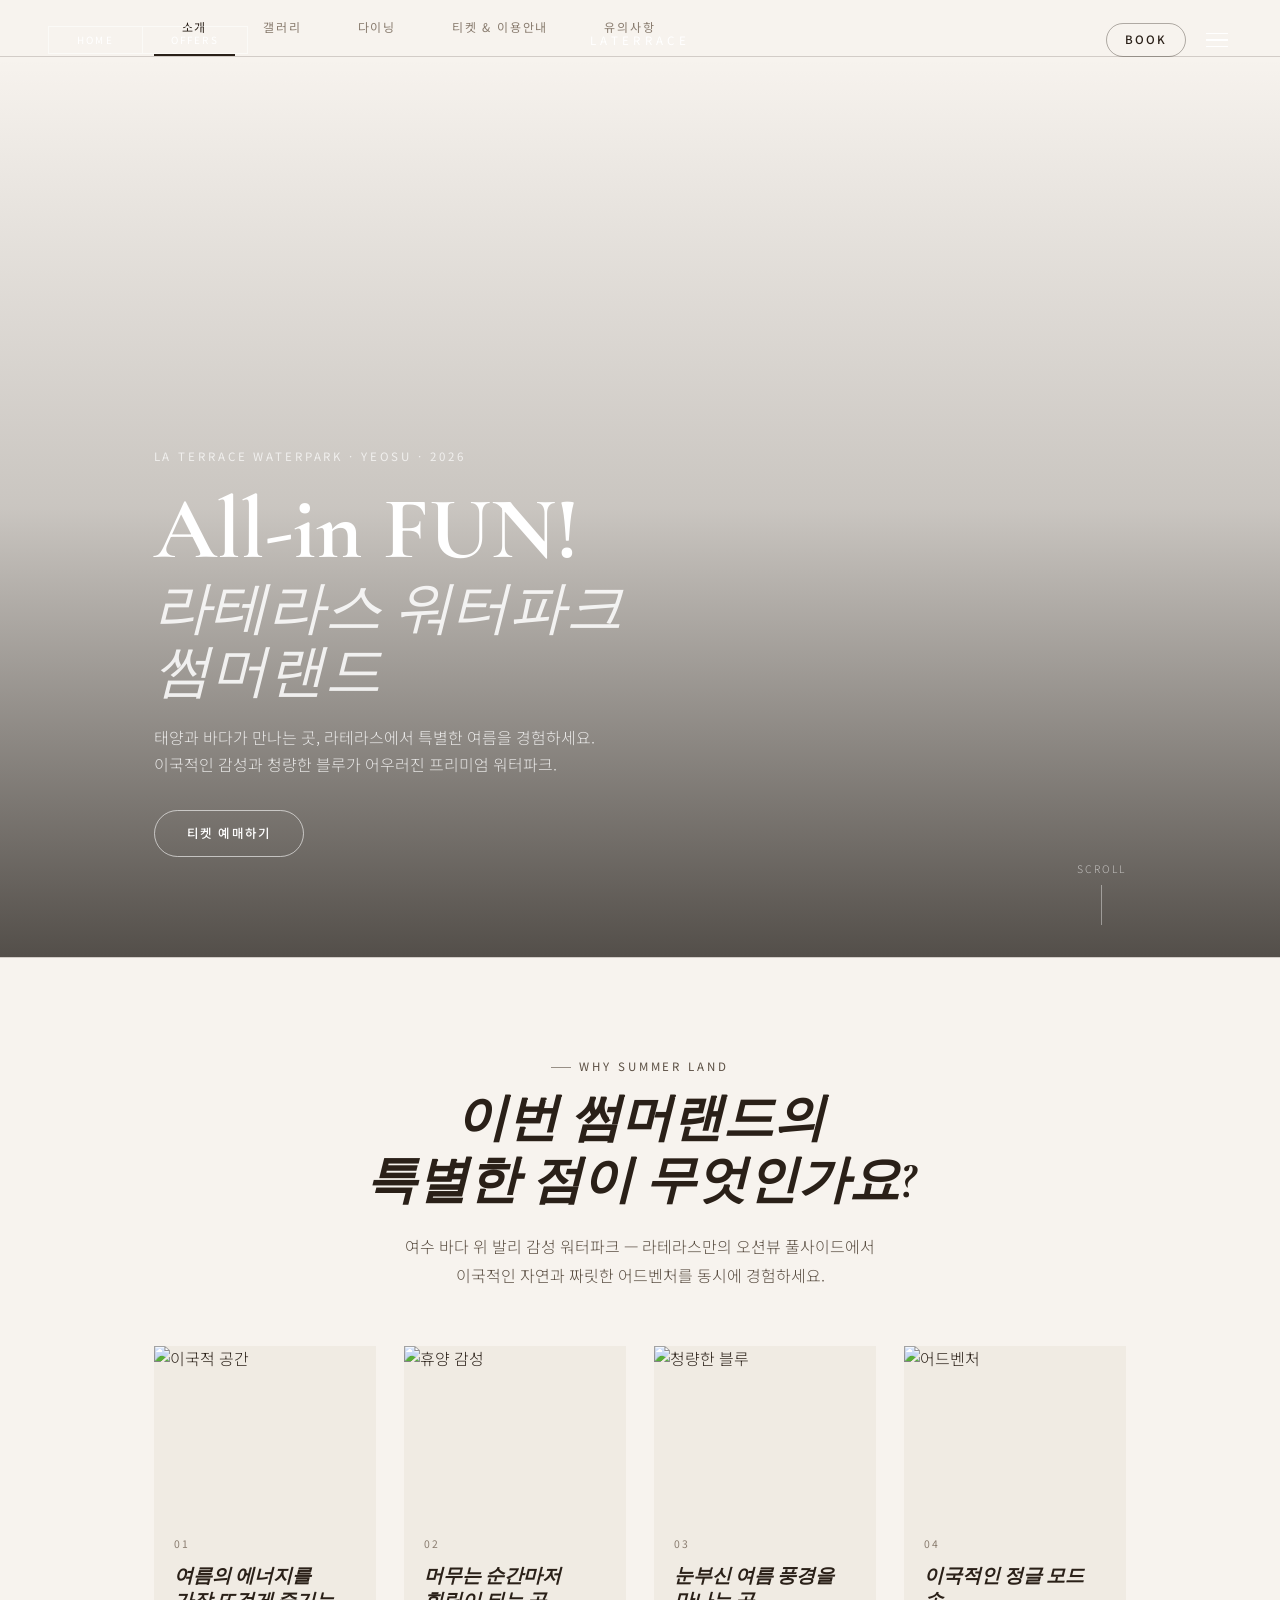
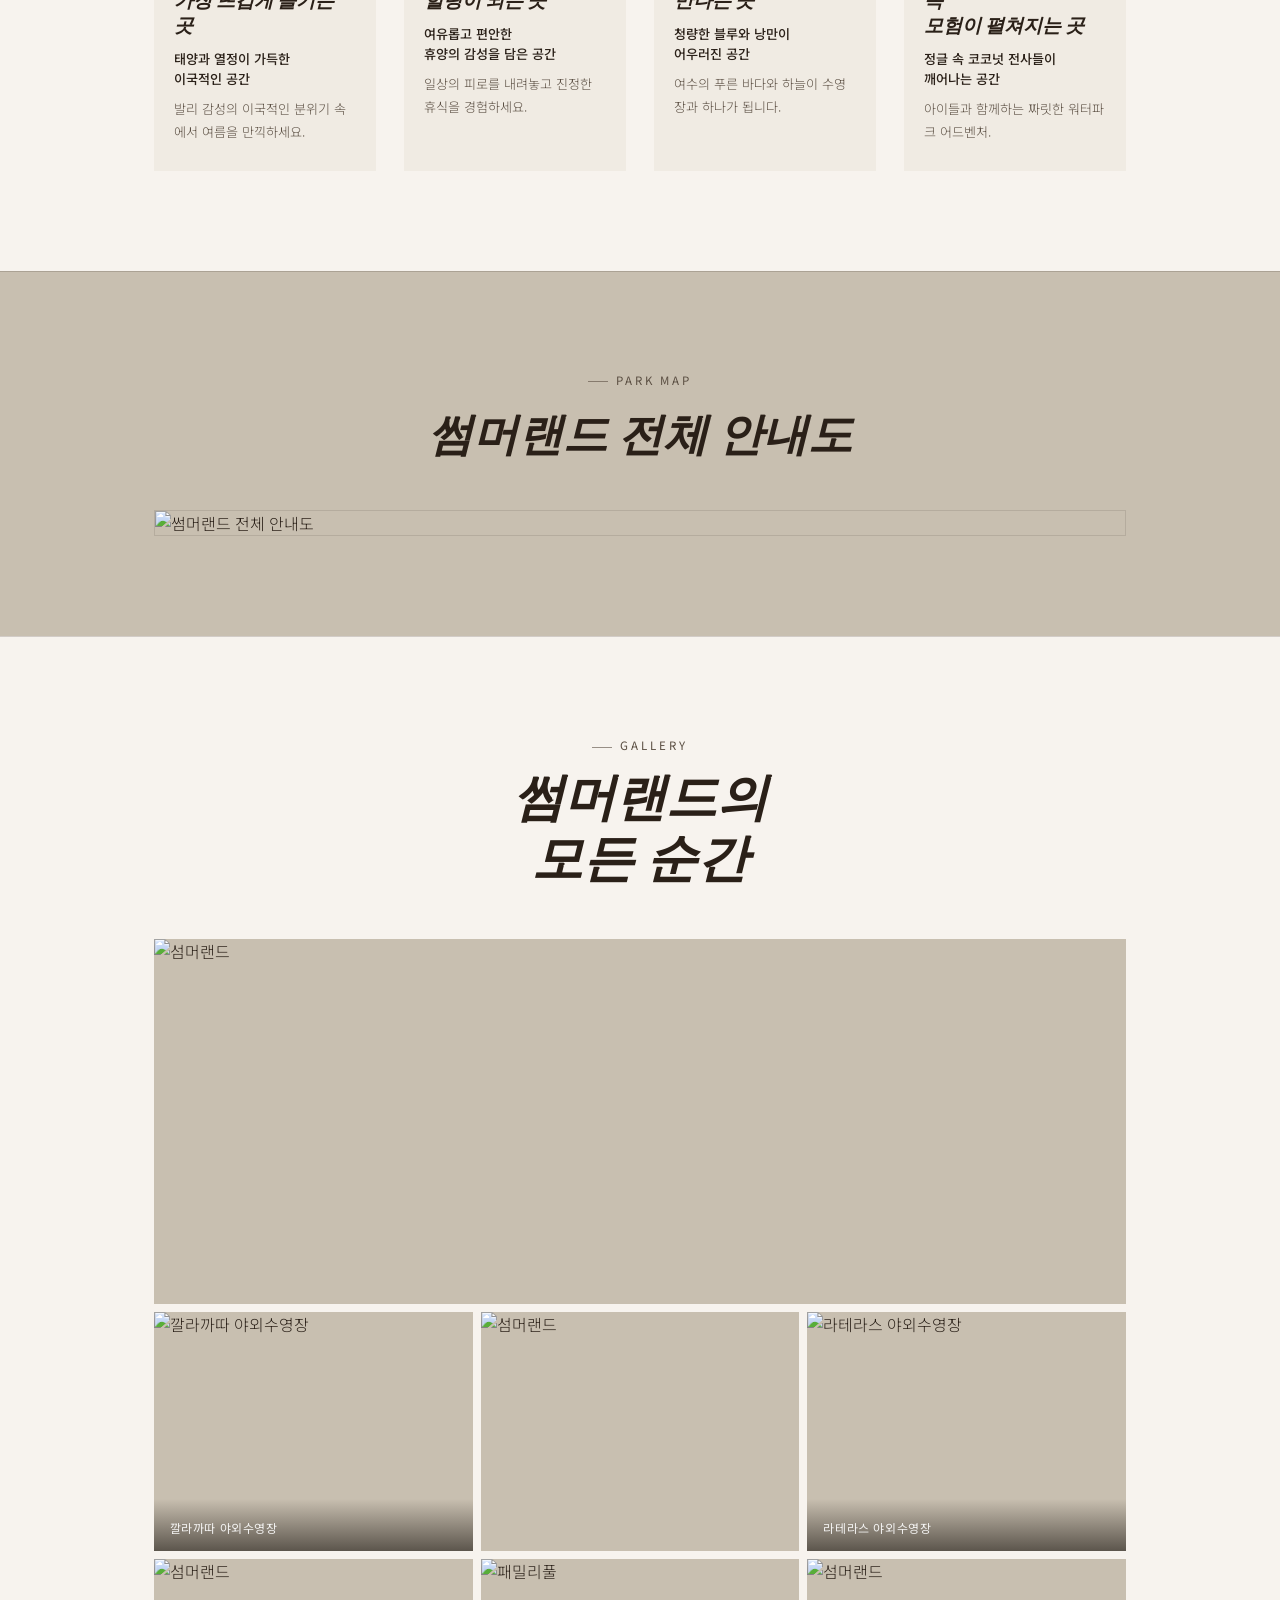
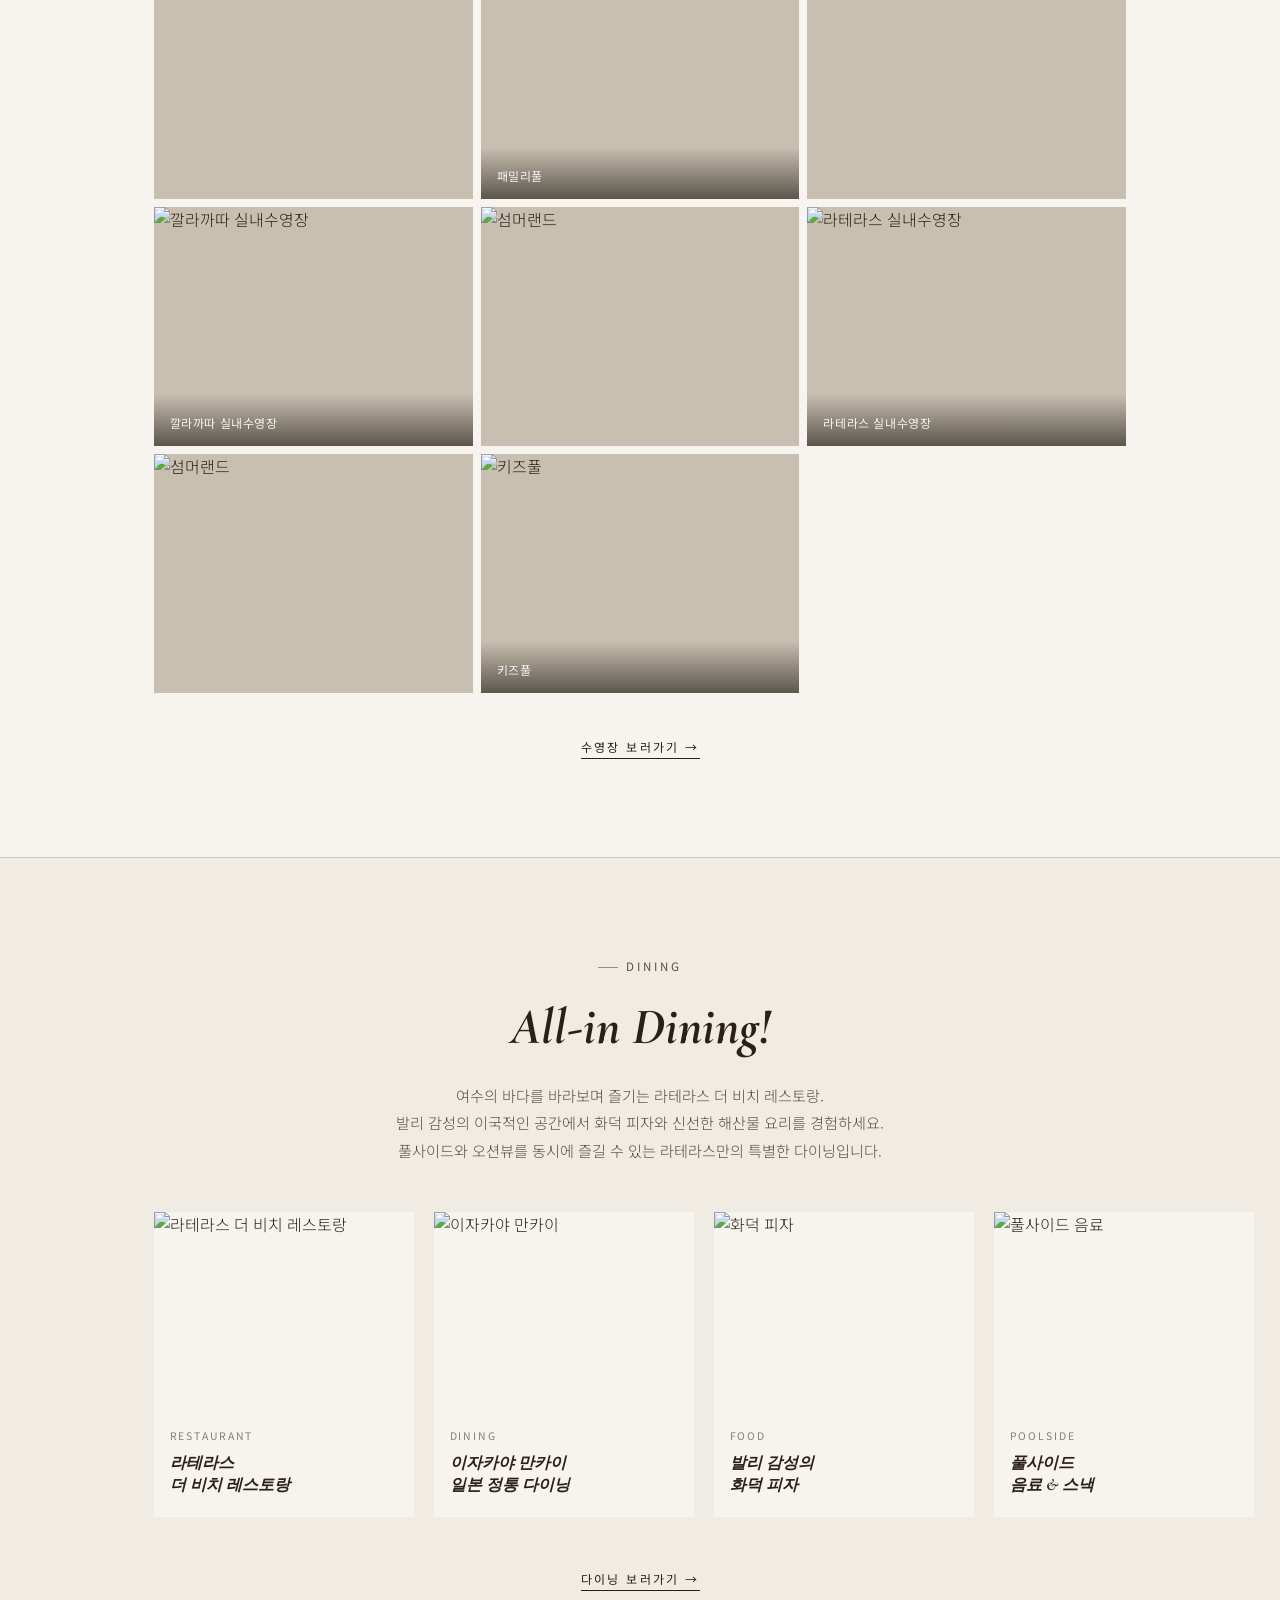
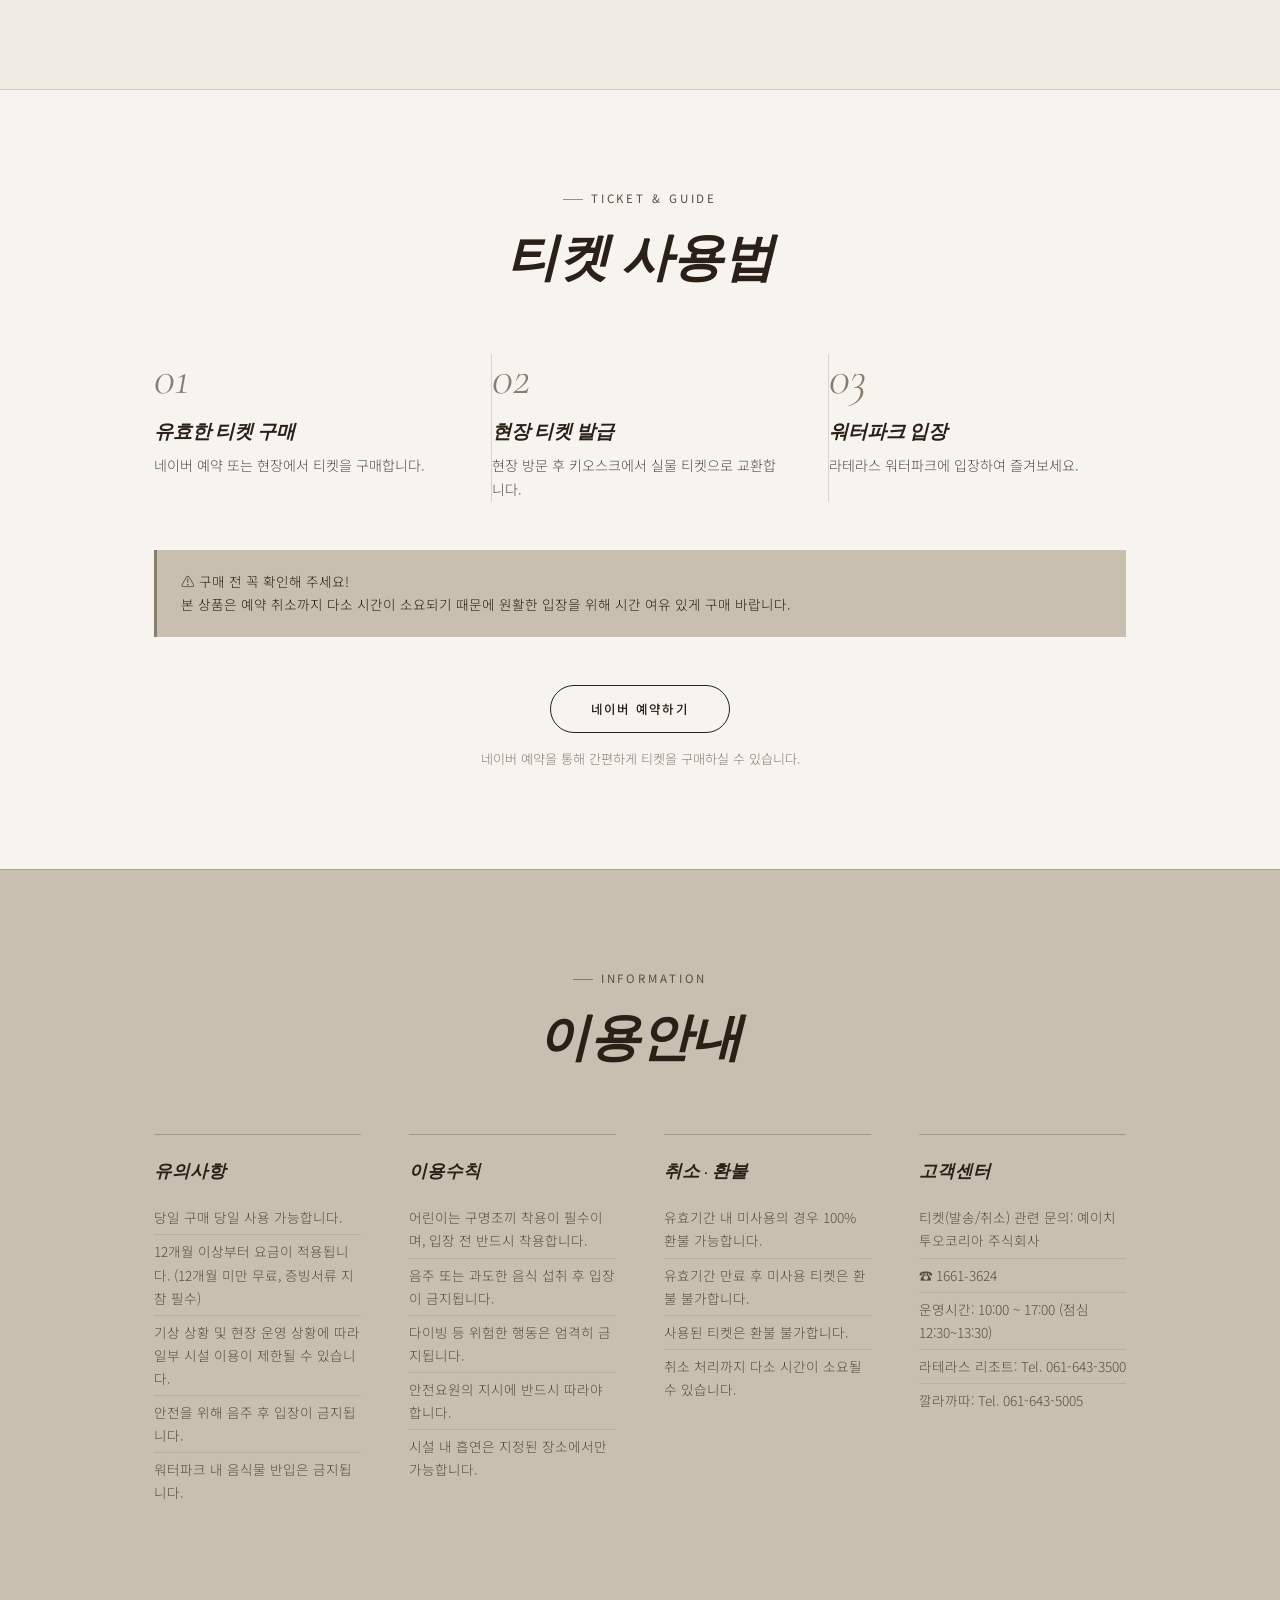
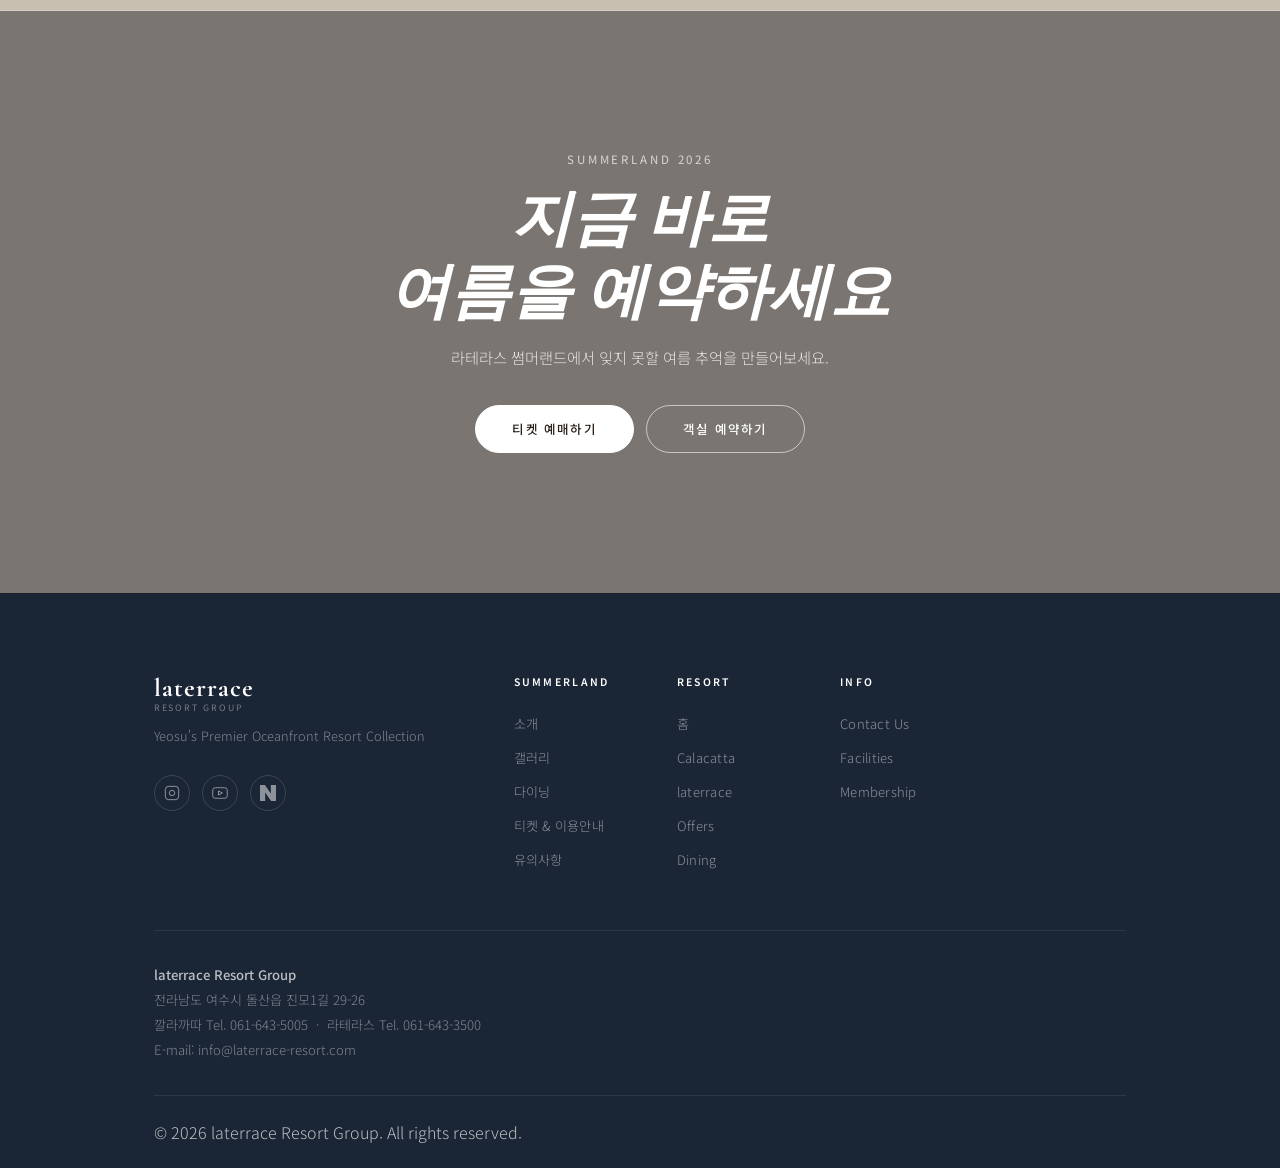
==== summerland.html @ 83e12a61 "Add Summerland subpage — oceanWorld menu structure + laterrace tone" ====
<!DOCTYPE html>
<html lang="ko">
<head>
  <meta charset="UTF-8" />
  <meta name="viewport" content="width=device-width, initial-scale=1.0" />
  <title>Summerland 2026 — laterrace Resort Group</title>
  <meta name="description" content="라테라스 썸머랜드 2026 — 여수 바다 위 발리 감성 워터파크. 이국적인 자연과 짜릿한 어드벤처를 동시에 경험하세요." />
  <link rel="preconnect" href="https://api.fontshare.com" />
  <link rel="preconnect" href="https://fonts.googleapis.com" />
  <link rel="preconnect" href="https://fonts.gstatic.com" crossorigin />
  <link href="https://fonts.googleapis.com/css2?family=Cormorant+Garamond:ital,wght@0,300;0,400;0,500;0,600;0,700;1,300;1,400;1,500;1,600;1,700&family=Noto+Sans+KR:wght@300;400;500&display=swap" rel="stylesheet" />
  <link href="https://api.fontshare.com/v2/css?f[]=satoshi@300,400,500,700&display=swap" rel="stylesheet" />
  <link rel="stylesheet" href="style.css" />
  <link rel="stylesheet" href="summerland.css" />
</head>
<body class="sl-page">

  <!-- ============================================================
       NAVIGATION BAR (현재 사이트와 동일한 구조)
  ============================================================ -->
  <header class="navbar sl-navbar" id="sl-navbar">
    <div class="navbar__inner">
      <div class="navbar__left">
        <a href="index.html" class="navbar__pill">HOME</a>
        <a href="index.html#offers" class="navbar__pill">OFFERS</a>
      </div>
      <a href="index.html" class="navbar__logo">
        <span class="navbar__logo-sub">laterrace</span>
      </a>
      <div class="navbar__right">
        <a href="index.html#booking" class="sl-nav-book-btn">BOOK</a>
        <button class="navbar__hamburger" id="sl-hamburgerBtn" aria-label="Open menu">
          <span></span><span></span><span></span>
        </button>
      </div>
    </div>
  </header>

  <!-- Mobile Menu -->
  <div class="navbar__mobile-menu" id="sl-mobileMenu">
    <div class="mobile-menu__header">
      <div class="mobile-menu__ornament" aria-hidden="true">
        <svg viewBox="0 0 80 50" fill="none" xmlns="http://www.w3.org/2000/svg">
          <g transform="translate(40,25)">
            <circle cx="0" cy="0" r="18" stroke="currentColor" stroke-width="1" fill="none"/>
            <circle cx="0" cy="-18" r="3" fill="currentColor"/>
            <circle cx="0" cy="18" r="3" fill="currentColor"/>
            <circle cx="18" cy="0" r="3" fill="currentColor"/>
            <circle cx="-18" cy="0" r="3" fill="currentColor"/>
            <circle cx="12.7" cy="-12.7" r="2.5" fill="currentColor"/>
            <circle cx="-12.7" cy="-12.7" r="2.5" fill="currentColor"/>
            <circle cx="12.7" cy="12.7" r="2.5" fill="currentColor"/>
            <circle cx="-12.7" cy="12.7" r="2.5" fill="currentColor"/>
            <path d="M-8 -8 Q0 -14 8 -8 Q14 0 8 8 Q0 14 -8 8 Q-14 0 -8 -8Z" stroke="currentColor" stroke-width="1" fill="none"/>
          </g>
        </svg>
      </div>
      <button class="mobile-menu__close" id="sl-mobileClose" aria-label="Close menu">&times;</button>
    </div>
    <div class="mobile-menu__divider"></div>
    <nav class="mobile-menu__nav">
      <a href="index.html" class="mobile-menu__link">Home</a>
      <a href="#sl-intro" class="mobile-menu__link mobile-menu__link--active"><span class="mobile-menu__arrow">&#9654;</span>Summerland</a>
      <a href="#sl-gallery" class="mobile-menu__link">Gallery</a>
      <a href="#sl-dining" class="mobile-menu__link">Dining</a>
      <a href="#sl-ticket" class="mobile-menu__link">Ticket &amp; Guide</a>
      <a href="index.html#offers" class="mobile-menu__link">Offers</a>
      <a href="index.html#contact" class="mobile-menu__link">Contact</a>
    </nav>
    <a href="https://map.naver.com/p/entry/place/1026856541?placePath=%2Fticket" target="_blank" class="mobile-menu__join">티켓 예매하기</a>
    <div class="mobile-menu__lang">
      <button class="mobile-menu__lang-btn active" data-lang="ko">KO</button>
      <span class="mobile-menu__lang-sep">|</span>
      <button class="mobile-menu__lang-btn" data-lang="en">EN</button>
    </div>
  </div>

  <!-- ============================================================
       SUB NAVIGATION — 소노 oceanWorld 스타일 스티키 탭
  ============================================================ -->
  <nav class="sl-subnav" id="sl-subnav">
    <div class="sl-subnav__inner">
      <a href="#sl-intro" class="sl-subnav__item sl-subnav__item--active">소개</a>
      <a href="#sl-gallery" class="sl-subnav__item">갤러리</a>
      <a href="#sl-dining" class="sl-subnav__item">다이닝</a>
      <a href="#sl-ticket" class="sl-subnav__item">티켓 &amp; 이용안내</a>
      <a href="#sl-notice" class="sl-subnav__item">유의사항</a>
    </div>
  </nav>

  <!-- ============================================================
       HERO — 풀스크린 배경 이미지 + 텍스트
  ============================================================ -->
  <section class="sl-hero" id="sl-hero">
    <div class="sl-hero__bg" style="background-image:url('https://gonylab-image.com/cdn-cgi/image/width=2400,quality=90,format=auto/laterrace/summer/1.jpg')"></div>
    <div class="sl-hero__overlay"></div>
    <div class="sl-hero__content">
      <p class="sl-hero__eyebrow">La Terrace Waterpark · Yeosu · 2026</p>
      <h1 class="sl-hero__heading">All-in FUN!<br><em>라테라스 워터파크 썸머랜드</em></h1>
      <p class="sl-hero__desc">태양과 바다가 만나는 곳, 라테라스에서 특별한 여름을 경험하세요.<br>이국적인 감성과 청량한 블루가 어우러진 프리미엄 워터파크.</p>
      <a href="https://map.naver.com/p/entry/place/1026856541?placePath=%2Fticket" target="_blank" class="sl-hero__btn">티켓 예매하기</a>
    </div>
    <div class="sl-hero__scroll">
      <span>Scroll</span>
      <div class="sl-hero__scroll-line"></div>
    </div>
  </section>

  <!-- ============================================================
       INTRO — Why Summerland (소노 oceanWorld: 소개 섹션)
  ============================================================ -->
  <section class="sl-intro" id="sl-intro">
    <div class="sl-inner">
      <div class="sl-intro__header sl-reveal">
        <p class="section-label">Why Summer Land</p>
        <h2 class="sl-intro__heading">이번 썸머랜드의<br>특별한 점이 무엇인가요?</h2>
        <p class="sl-intro__desc">여수 바다 위 발리 감성 워터파크 — 라테라스만의 오션뷰 풀사이드에서<br>이국적인 자연과 짜릿한 어드벤처를 동시에 경험하세요.</p>
      </div>

      <!-- 4가지 특징 카드 -->
      <div class="sl-feat-grid">
        <div class="sl-feat-card sl-reveal">
          <div class="sl-feat-card__img-wrap">
            <img src="https://gonylab-image.com/laterrace/etc/summerland/1.jpg" alt="이국적 공간" class="sl-feat-card__img" />
          </div>
          <div class="sl-feat-card__body">
            <span class="sl-feat-card__num">01</span>
            <h3 class="sl-feat-card__title">여름의 에너지를<br>가장 뜨겁게 즐기는 곳</h3>
            <p class="sl-feat-card__sub">태양과 열정이 가득한<br>이국적인 공간</p>
            <p class="sl-feat-card__desc">발리 감성의 이국적인 분위기 속에서 여름을 만끽하세요.</p>
          </div>
        </div>
        <div class="sl-feat-card sl-reveal">
          <div class="sl-feat-card__img-wrap">
            <img src="https://gonylab-image.com/laterrace/summer/2.jpg" alt="휴양 감성" class="sl-feat-card__img" />
          </div>
          <div class="sl-feat-card__body">
            <span class="sl-feat-card__num">02</span>
            <h3 class="sl-feat-card__title">머무는 순간마저<br>힐링이 되는 곳</h3>
            <p class="sl-feat-card__sub">여유롭고 편안한<br>휴양의 감성을 담은 공간</p>
            <p class="sl-feat-card__desc">일상의 피로를 내려놓고 진정한 휴식을 경험하세요.</p>
          </div>
        </div>
        <div class="sl-feat-card sl-reveal">
          <div class="sl-feat-card__img-wrap">
            <img src="https://gonylab-image.com/laterrace/main/3.jpg" alt="청량한 블루" class="sl-feat-card__img" />
          </div>
          <div class="sl-feat-card__body">
            <span class="sl-feat-card__num">03</span>
            <h3 class="sl-feat-card__title">눈부신 여름 풍경을<br>만나는 곳</h3>
            <p class="sl-feat-card__sub">청량한 블루와 낭만이<br>어우러진 공간</p>
            <p class="sl-feat-card__desc">여수의 푸른 바다와 하늘이 수영장과 하나가 됩니다.</p>
          </div>
        </div>
        <div class="sl-feat-card sl-reveal">
          <div class="sl-feat-card__img-wrap">
            <img src="https://gonylab-image.com/laterrace/pool/6_kids/2.jpg" alt="어드벤처" class="sl-feat-card__img" />
          </div>
          <div class="sl-feat-card__body">
            <span class="sl-feat-card__num">04</span>
            <h3 class="sl-feat-card__title">이국적인 정글 모드 속<br>모험이 펼쳐지는 곳</h3>
            <p class="sl-feat-card__sub">정글 속 코코넛 전사들이<br>깨어나는 공간</p>
            <p class="sl-feat-card__desc">아이들과 함께하는 짜릿한 워터파크 어드벤처.</p>
          </div>
        </div>
      </div>
    </div>
  </section>

  <!-- ============================================================
       MAP — 전체 안내도
  ============================================================ -->
  <section class="sl-map" id="sl-map">
    <div class="sl-inner">
      <div class="sl-map__header sl-reveal">
        <p class="section-label">Park Map</p>
        <h2 class="sl-map__heading">썸머랜드 전체 안내도</h2>
      </div>
      <div class="sl-map__img-wrap sl-reveal">
        <img src="https://gonylab-image.com/cdn-cgi/image/width=2400,quality=90,format=auto/laterrace/pool/info/map/4.jpg" alt="썸머랜드 전체 안내도" class="sl-map__img" />
      </div>
    </div>
  </section>

  <!-- ============================================================
       GALLERY — 수영장 사진 그리드 (소노 oceanWorld: 갤러리 섹션)
  ============================================================ -->
  <section class="sl-gallery" id="sl-gallery">
    <div class="sl-inner">
      <div class="sl-gallery__header sl-reveal">
        <p class="section-label">Gallery</p>
        <h2 class="sl-gallery__heading">썸머랜드의<br>모든 순간</h2>
      </div>
    </div>
    <div class="sl-gallery__grid">
      <div class="sl-gallery__item sl-gallery__item--wide sl-reveal">
        <img src="https://gonylab-image.com/cdn-cgi/image/width=2400,quality=90,format=auto/laterrace/summer/1.jpg" alt="섬머랜드" />
      </div>
      <div class="sl-gallery__item sl-reveal">
        <img src="https://gonylab-image.com/cdn-cgi/image/width=2400,quality=90,format=auto/laterrace/pool/1_pool_cala/1.jpg" alt="깔라까따 야외수영장" />
        <div class="sl-gallery__caption">깔라까따 야외수영장</div>
      </div>
      <div class="sl-gallery__item sl-reveal">
        <img src="https://gonylab-image.com/cdn-cgi/image/width=2400,quality=90,format=auto/laterrace/summer/2.jpg" alt="섬머랜드" />
      </div>
      <div class="sl-gallery__item sl-reveal">
        <img src="https://gonylab-image.com/cdn-cgi/image/width=2400,quality=90,format=auto/laterrace/pool/2_pool_late/2.jpg" alt="라테라스 야외수영장" />
        <div class="sl-gallery__caption">라테라스 야외수영장</div>
      </div>
      <div class="sl-gallery__item sl-reveal">
        <img src="https://gonylab-image.com/cdn-cgi/image/width=2400,quality=90,format=auto/laterrace/summer/3.jpg" alt="섬머랜드" />
      </div>
      <div class="sl-gallery__item sl-reveal">
        <img src="https://gonylab-image.com/cdn-cgi/image/width=2400,quality=90,format=auto/laterrace/pool/3_familypool/1.jpg" alt="패밀리풀" />
        <div class="sl-gallery__caption">패밀리풀</div>
      </div>
      <div class="sl-gallery__item sl-reveal">
        <img src="https://gonylab-image.com/cdn-cgi/image/width=2400,quality=90,format=auto/laterrace/summer/4.jpg" alt="섬머랜드" />
      </div>
      <div class="sl-gallery__item sl-reveal">
        <img src="https://gonylab-image.com/cdn-cgi/image/width=2400,quality=90,format=auto/laterrace/pool/4_inpool_cala/3.jpg" alt="깔라까따 실내수영장" />
        <div class="sl-gallery__caption">깔라까따 실내수영장</div>
      </div>
      <div class="sl-gallery__item sl-reveal">
        <img src="https://gonylab-image.com/cdn-cgi/image/width=2400,quality=90,format=auto/laterrace/summer/5.jpg" alt="섬머랜드" />
      </div>
      <div class="sl-gallery__item sl-reveal">
        <img src="https://gonylab-image.com/cdn-cgi/image/width=2400,quality=90,format=auto/laterrace/pool/5_inpool_late/2.jpg" alt="라테라스 실내수영장" />
        <div class="sl-gallery__caption">라테라스 실내수영장</div>
      </div>
      <div class="sl-gallery__item sl-reveal">
        <img src="https://gonylab-image.com/cdn-cgi/image/width=2400,quality=90,format=auto/laterrace/summer/6.jpg" alt="섬머랜드" />
      </div>
      <div class="sl-gallery__item sl-reveal">
        <img src="https://gonylab-image.com/cdn-cgi/image/width=2400,quality=90,format=auto/laterrace/pool/6_kids/2.jpg" alt="키즈풀" />
        <div class="sl-gallery__caption">키즈풀</div>
      </div>
    </div>
    <div class="sl-gallery__cta sl-reveal">
      <a href="index.html#gallery" class="sl-cta-link">수영장 보러가기 &rarr;</a>
    </div>
  </section>

  <!-- ============================================================
       DINING — 다이닝 섹션 (소노 oceanWorld: 식음료 섹션)
  ============================================================ -->
  <section class="sl-dining" id="sl-dining">
    <div class="sl-inner">
      <div class="sl-dining__header sl-reveal">
        <p class="section-label">Dining</p>
        <h2 class="sl-dining__heading">All-in Dining!</h2>
        <p class="sl-dining__desc">여수의 바다를 바라보며 즐기는 라테라스 더 비치 레스토랑.<br>발리 감성의 이국적인 공간에서 화덕 피자와 신선한 해산물 요리를 경험하세요.<br>풀사이드와 오션뷰를 동시에 즐길 수 있는 라테라스만의 특별한 다이닝입니다.</p>
      </div>
      <div class="sl-dining__cards">
        <div class="sl-dcard sl-reveal">
          <div class="sl-dcard__img-wrap">
            <img src="https://gonylab-image.com/cdn-cgi/image/width=900,quality=88,format=auto/laterrace/dining/1/1.jpg" alt="라테라스 더 비치 레스토랑" class="sl-dcard__img" />
          </div>
          <div class="sl-dcard__body">
            <p class="sl-dcard__tag">Restaurant</p>
            <h3 class="sl-dcard__title">라테라스<br>더 비치 레스토랑</h3>
          </div>
        </div>
        <div class="sl-dcard sl-reveal">
          <div class="sl-dcard__img-wrap">
            <img src="https://gonylab-image.com/laterrace/dining/2/2.jpg" alt="이자카야 만카이" class="sl-dcard__img" />
          </div>
          <div class="sl-dcard__body">
            <p class="sl-dcard__tag">Dining</p>
            <h3 class="sl-dcard__title">이자카야 만카이<br>일본 정통 다이닝</h3>
          </div>
        </div>
        <div class="sl-dcard sl-reveal">
          <div class="sl-dcard__img-wrap">
            <img src="https://gonylab-image.com/laterrace/dining/1/2.jpg" alt="화덕 피자" class="sl-dcard__img" />
          </div>
          <div class="sl-dcard__body">
            <p class="sl-dcard__tag">Food</p>
            <h3 class="sl-dcard__title">발리 감성의<br>화덕 피자</h3>
          </div>
        </div>
        <div class="sl-dcard sl-reveal">
          <div class="sl-dcard__img-wrap">
            <img src="https://gonylab-image.com/cdn-cgi/image/width=900,quality=88,format=auto/laterrace/dining/4/2.jpg" alt="풀사이드 음료" class="sl-dcard__img" />
          </div>
          <div class="sl-dcard__body">
            <p class="sl-dcard__tag">Poolside</p>
            <h3 class="sl-dcard__title">풀사이드<br>음료 &amp; 스낵</h3>
          </div>
        </div>
        <div class="sl-dcard sl-reveal">
          <div class="sl-dcard__img-wrap">
            <img src="https://gonylab-image.com/cdn-cgi/image/width=900,quality=88,format=auto/laterrace/dining/6/1.jpg" alt="오션뷰 야외 바베큐" class="sl-dcard__img" />
          </div>
          <div class="sl-dcard__body">
            <p class="sl-dcard__tag">BBQ</p>
            <h3 class="sl-dcard__title">오션뷰<br>야외 바베큐</h3>
          </div>
        </div>
      </div>
      <div class="sl-dining__cta sl-reveal">
        <a href="index.html#dining" class="sl-cta-link">다이닝 보러가기 &rarr;</a>
      </div>
    </div>
  </section>

  <!-- ============================================================
       TICKET & GUIDE — 티켓 사용법 (소노 oceanWorld: 이용안내 섹션)
  ============================================================ -->
  <section class="sl-ticket" id="sl-ticket">
    <div class="sl-inner">
      <div class="sl-ticket__header sl-reveal">
        <p class="section-label">Ticket &amp; Guide</p>
        <h2 class="sl-ticket__heading">티켓 사용법</h2>
      </div>
      <div class="sl-steps">
        <div class="sl-step sl-reveal">
          <span class="sl-step__num">01</span>
          <div class="sl-step__body">
            <h3 class="sl-step__title">유효한 티켓 구매</h3>
            <p class="sl-step__desc">네이버 예약 또는 현장에서 티켓을 구매합니다.</p>
          </div>
        </div>
        <div class="sl-step sl-reveal">
          <span class="sl-step__num">02</span>
          <div class="sl-step__body">
            <h3 class="sl-step__title">현장 티켓 발급</h3>
            <p class="sl-step__desc">현장 방문 후 키오스크에서 실물 티켓으로 교환합니다.</p>
          </div>
        </div>
        <div class="sl-step sl-reveal">
          <span class="sl-step__num">03</span>
          <div class="sl-step__body">
            <h3 class="sl-step__title">워터파크 입장</h3>
            <p class="sl-step__desc">라테라스 워터파크에 입장하여 즐겨보세요.</p>
          </div>
        </div>
      </div>

      <!-- 구매 전 유의사항 -->
      <div class="sl-notice-box sl-reveal">
        <p class="sl-notice-box__text">⚠ 구매 전 꼭 확인해 주세요!<br>본 상품은 예약 취소까지 다소 시간이 소요되기 때문에 원활한 입장을 위해 시간 여유 있게 구매 바랍니다.</p>
      </div>

      <!-- 네이버 예약 CTA -->
      <div class="sl-ticket__cta sl-reveal">
        <a href="https://map.naver.com/p/entry/place/1026856541?placePath=%2Fticket" target="_blank" class="sl-ticket__btn">네이버 예약하기</a>
        <p class="sl-ticket__cta-desc">네이버 예약을 통해 간편하게 티켓을 구매하실 수 있습니다.</p>
      </div>
    </div>
  </section>

  <!-- ============================================================
       NOTICE — 유의사항 (소노 oceanWorld: 이용안내 상세)
  ============================================================ -->
  <section class="sl-notice" id="sl-notice">
    <div class="sl-inner">
      <div class="sl-notice__header sl-reveal">
        <p class="section-label">Information</p>
        <h2 class="sl-notice__heading">이용안내</h2>
      </div>
      <div class="sl-info-grid">
        <div class="sl-info-block sl-reveal">
          <h3 class="sl-info-block__title">유의사항</h3>
          <ul class="sl-info-block__list">
            <li>당일 구매 당일 사용 가능합니다.</li>
            <li>12개월 이상부터 요금이 적용됩니다. (12개월 미만 무료, 증빙서류 지참 필수)</li>
            <li>기상 상황 및 현장 운영 상황에 따라 일부 시설 이용이 제한될 수 있습니다.</li>
            <li>안전을 위해 음주 후 입장이 금지됩니다.</li>
            <li>워터파크 내 음식물 반입은 금지됩니다.</li>
          </ul>
        </div>
        <div class="sl-info-block sl-reveal">
          <h3 class="sl-info-block__title">이용수칙</h3>
          <ul class="sl-info-block__list">
            <li>어린이는 구명조끼 착용이 필수이며, 입장 전 반드시 착용합니다.</li>
            <li>음주 또는 과도한 음식 섭취 후 입장이 금지됩니다.</li>
            <li>다이빙 등 위험한 행동은 엄격히 금지됩니다.</li>
            <li>안전요원의 지시에 반드시 따라야 합니다.</li>
            <li>시설 내 흡연은 지정된 장소에서만 가능합니다.</li>
          </ul>
        </div>
        <div class="sl-info-block sl-reveal">
          <h3 class="sl-info-block__title">취소 · 환불</h3>
          <ul class="sl-info-block__list">
            <li>유효기간 내 미사용의 경우 100% 환불 가능합니다.</li>
            <li>유효기간 만료 후 미사용 티켓은 환불 불가합니다.</li>
            <li>사용된 티켓은 환불 불가합니다.</li>
            <li>취소 처리까지 다소 시간이 소요될 수 있습니다.</li>
          </ul>
        </div>
        <div class="sl-info-block sl-reveal">
          <h3 class="sl-info-block__title">고객센터</h3>
          <ul class="sl-info-block__list">
            <li>티켓(발송/취소) 관련 문의: 예이치투오코리아 주식회사</li>
            <li>☎ 1661-3624</li>
            <li>운영시간: 10:00 ~ 17:00 (점심 12:30~13:30)</li>
            <li>라테라스 리조트: Tel. 061-643-3500</li>
            <li>깔라까따: Tel. 061-643-5005</li>
          </ul>
        </div>
      </div>
    </div>
  </section>

  <!-- ============================================================
       BOOKING CTA — 예약 섹션 (소노 oceanWorld: 예약 섹션)
  ============================================================ -->
  <section class="sl-booking-cta">
    <div class="sl-booking-cta__bg" style="background-image:url('https://gonylab-image.com/cdn-cgi/image/width=2400,quality=90,format=auto/laterrace/summer/3.jpg')"></div>
    <div class="sl-booking-cta__overlay"></div>
    <div class="sl-inner sl-booking-cta__inner">
      <div class="sl-booking-cta__content sl-reveal">
        <p class="sl-booking-cta__eyebrow">Summerland 2026</p>
        <h2 class="sl-booking-cta__heading">지금 바로<br>여름을 예약하세요</h2>
        <p class="sl-booking-cta__desc">라테라스 썸머랜드에서 잊지 못할 여름 추억을 만들어보세요.</p>
        <div class="sl-booking-cta__btns">
          <a href="https://map.naver.com/p/entry/place/1026856541?placePath=%2Fticket" target="_blank" class="sl-booking-cta__btn sl-booking-cta__btn--primary">티켓 예매하기</a>
          <a href="index.html#booking" class="sl-booking-cta__btn sl-booking-cta__btn--outline">객실 예약하기</a>
        </div>
      </div>
    </div>
  </section>

  <!-- ============================================================
       FOOTER (현재 사이트와 동일한 구조)
  ============================================================ -->
  <footer class="footer" id="sl-contact">
    <div class="footer__inner container">
      <div class="footer__top">
        <div class="footer__brand">
          <a href="index.html" class="footer__logo">
            <span class="footer__logo-main">laterrace</span>
            <span class="footer__logo-sub">Resort Group</span>
          </a>
          <p class="footer__tagline">Yeosu's Premier Oceanfront Resort Collection</p>
          <div class="footer__social">
            <a href="#" class="footer__social-link" aria-label="Instagram">
              <svg viewBox="0 0 24 24" fill="none" stroke="currentColor" stroke-width="1.5"><rect x="2" y="2" width="20" height="20" rx="5" ry="5"/><path d="M16 11.37A4 4 0 1 1 12.63 8 4 4 0 0 1 16 11.37z"/><line x1="17.5" y1="6.5" x2="17.51" y2="6.5"/></svg>
            </a>
            <a href="#" class="footer__social-link" aria-label="YouTube">
              <svg viewBox="0 0 24 24" fill="none" stroke="currentColor" stroke-width="1.5"><path d="M22.54 6.42a2.78 2.78 0 0 0-1.95-1.96C18.88 4 12 4 12 4s-6.88 0-8.59.46A2.78 2.78 0 0 0 1.46 6.42 29 29 0 0 0 1 12a29 29 0 0 0 .46 5.58 2.78 2.78 0 0 0 1.95 1.96C5.12 20 12 20 12 20s6.88 0 8.59-.46a2.78 2.78 0 0 0 1.95-1.96A29 29 0 0 0 23 12a29 29 0 0 0-.46-5.58z"/><polygon points="9.75 15.02 15.5 12 9.75 8.98 9.75 15.02"/></svg>
            </a>
            <a href="#" class="footer__social-link" aria-label="Naver Blog">
              <svg viewBox="0 0 24 24" fill="currentColor" width="18" height="18"><path d="M16.273 12.845L7.376 0H0v24h7.727V11.155L16.624 24H24V0h-7.727z"/></svg>
            </a>
          </div>
        </div>
        <div class="footer__links">
          <div class="footer__col">
            <h4 class="footer__col-title">SUMMERLAND</h4>
            <ul class="footer__col-list">
              <li><a href="#sl-intro">소개</a></li>
              <li><a href="#sl-gallery">갤러리</a></li>
              <li><a href="#sl-dining">다이닝</a></li>
              <li><a href="#sl-ticket">티켓 &amp; 이용안내</a></li>
              <li><a href="#sl-notice">유의사항</a></li>
            </ul>
          </div>
          <div class="footer__col">
            <h4 class="footer__col-title">RESORT</h4>
            <ul class="footer__col-list">
              <li><a href="index.html">홈</a></li>
              <li><a href="index.html#brands">Calacatta</a></li>
              <li><a href="index.html#brands">laterrace</a></li>
              <li><a href="index.html#offers">Offers</a></li>
              <li><a href="index.html#dining">Dining</a></li>
            </ul>
          </div>
          <div class="footer__col">
            <h4 class="footer__col-title">INFO</h4>
            <ul class="footer__col-list">
              <li><a href="index.html#contact">Contact Us</a></li>
              <li><a href="index.html#facilities">Facilities</a></li>
              <li><a href="index.html#be-rewarded">Membership</a></li>
            </ul>
          </div>
        </div>
      </div>
      <div class="footer__address">
        <p>
          <strong>laterrace Resort Group</strong><br />
          전라남도 여수시 돌산읍 진모1길 29-26<br />
          깔라까따 Tel. 061-643-5005 &nbsp;·&nbsp; 라테라스 Tel. 061-643-3500<br />
          E-mail: info@laterrace-resort.com
        </p>
      </div>
      <div class="footer__bottom">
        <p class="footer__copy">&copy; 2026 laterrace Resort Group. All rights reserved.</p>
      </div>
    </div>
  </footer>

  <script src="summerland.js"></script>
</body>
</html>
---- style.css ----
/* ============================================================
   LA TERRACE RESORT GROUP — STYLE SHEET
   MOBILE FIRST — base styles = 390px (iPhone 14)
   Breakpoints:
     @media (min-width: 600px)  — large phone / small tablet
     @media (min-width: 768px)  — tablet
     @media (min-width: 1024px) — desktop
     @media (min-width: 1440px) — wide desktop
============================================================ */

/* ── CSS Custom Properties ── */
:root {
  /* Sun Siyam-inspired sand/beige palette */
  --color-sand:        #c8bfb0;
  --color-sand-light:  #ddd5c8;
  --color-sand-dark:   #b8ae9f;
  --color-cream:       #f0ebe3;
  --color-cream-dark:  #e4ddd4;
  --color-linen:       #f7f3ee;

  /* Text colors */
  --color-text:        #2a2018;
  --color-text-mid:    #5a4e42;
  --color-text-muted:  #8a7d70;
  --color-white:       #ffffff;

  /* Accent */
  --color-gold:        #9a8060;
  --color-gold-light:  #b89a78;
  --color-gold-bright: #c8a96e;

  /* Brand colors */
  --color-navy:        #2a3545;
  --color-navy-deep:   #1a2535;
  --color-calacatta:   #7a9aaa;
  --color-summer:      #d4704a;
  --color-summer-lt:   #e8906a;
  --color-winter:      #4a6a8f;

  --font-serif:  'Cormorant Garamond', Georgia, serif;
  --font-sans:   'Satoshi', 'Noto Sans KR', sans-serif;

  /* Mobile-first spacing */
  --section-pad: 60px;
  --container-px: 20px;   /* 모바일 좌우 여백 */
  --section-px: 20px;    /* 섹션 좌우 여백 (주요 여백 변수) */

  --max-w: 1440px;
  --transition: 0.35s cubic-bezier(0.4, 0, 0.2, 1);
  --transition-slow: 0.6s cubic-bezier(0.4, 0, 0.2, 1);
}

@media (min-width: 768px) {
  :root {
    --section-pad: 80px;
    --container-px: 40px;
    --section-px: 40px;
  }
}

@media (min-width: 1024px) {
  :root {
    --section-pad: 100px;
    --container-px: 60px;
    --section-px: 60px;
  }
}

/* 레퍼런스 실측: 1536px 화면에서 좌측 여백 ~270px (17.6%) */
@media (min-width: 1280px) {
  :root {
    --section-px: clamp(80px, 12vw, 200px);
  }
}
@media (min-width: 1440px) {
  :root {
    --section-px: clamp(120px, 14vw, 240px);
  }
}

/* ── Reset & Base ── */
*, *::before, *::after { box-sizing: border-box; margin: 0; padding: 0; }

/* ── Section Divider — 전체 섹션 구분선 ── */
.intro,
.brands,
.be-rewarded,
.summerland,
.offers,
.winter,
.dining,
.facilities,
.gallery,
.footer {
  border-top: 1px solid rgba(42,32,24,0.18);
}

html {
  scroll-behavior: smooth;
  font-size: 16px;
}

body {
  font-family: var(--font-sans);
  font-weight: 300;
  color: var(--color-text);
  background: var(--color-sand);
  line-height: 1.5;
  overflow-x: hidden;
}

img, video { display: block; max-width: 100%; }
a { text-decoration: none; color: inherit; }
ul { list-style: none; }
button { cursor: pointer; border: none; background: none; font-family: inherit; }
input, select { font-family: inherit; }

/* ── Container ── */
.container {
  max-width: var(--max-w);
  margin: 0 auto;
  padding: 0 var(--section-px);
}

/* ── Section Label ── */
.section-label {
  font-family: var(--font-sans);
  font-size: 0.72rem;
  font-weight: 400;
  letter-spacing: 0.25em;
  text-transform: uppercase;
  color: var(--color-text-mid);
  display: block;
  margin-bottom: 14px;
}
.section-label--light { color: rgba(255,255,255,0.7); }
.section-label--summer { color: var(--color-summer); }
.section-label::before {
  content: '';
  display: inline-block;
  width: 20px;
  height: 1px;
  background: currentColor;
  vertical-align: middle;
  margin-right: 8px;
  opacity: 0.6;
}

/* ── Buttons ── */
.btn {
  display: inline-block;
  font-family: var(--font-sans);
  font-size: 0.72rem;
  font-weight: 500;
  letter-spacing: 0.18em;
  text-transform: uppercase;
  padding: 13px 28px;
  transition: var(--transition);
  cursor: pointer;
}

@media (min-width: 768px) {
  .btn { font-size: 0.75rem; padding: 14px 32px; }
}

.btn--book {
  background: var(--color-text);
  color: var(--color-white);
  border: 1px solid var(--color-text);
}
.btn--book:hover { background: var(--color-text-mid); border-color: var(--color-text-mid); }

.btn--dark {
  background: var(--color-navy);
  color: var(--color-white);
  border: 1px solid var(--color-navy);
}
.btn--dark:hover { background: var(--color-navy-deep); }

.btn--outline-dark {
  background: transparent;
  color: var(--color-navy);
  border: 1px solid var(--color-navy);
}
.btn--outline-dark:hover { background: var(--color-navy); color: var(--color-white); }

.btn--outline-light {
  background: transparent;
  color: var(--color-white);
  border: 1px solid rgba(255,255,255,0.6);
}
.btn--outline-light:hover { background: rgba(255,255,255,0.15); border-color: var(--color-white); }

.btn--summer {
  background: var(--color-summer);
  color: var(--color-white);
  border: 1px solid var(--color-summer);
}
.btn--summer:hover { background: var(--color-summer-lt); border-color: var(--color-summer-lt); }

.btn--calacatta {
  background: transparent;
  color: var(--color-calacatta);
  border: 1px solid var(--color-calacatta);
  font-size: 0.68rem;
  padding: 11px 20px;
}
.btn--calacatta:hover { background: var(--color-calacatta); color: var(--color-navy); }

.btn--laterrace {
  background: transparent;
  color: var(--color-summer);
  border: 1px solid var(--color-summer);
  font-size: 0.68rem;
  padding: 11px 20px;
}
.btn--laterrace:hover { background: var(--color-summer); color: var(--color-white); }

/* ── Photo Placeholder ── */
.photo-placeholder {
  position: relative;
  display: flex;
  align-items: center;
  justify-content: center;
  overflow: hidden;
}
.photo-placeholder span {
  font-family: var(--font-sans);
  font-size: 0.7rem;
  font-weight: 400;
  letter-spacing: 0.1em;
  text-transform: uppercase;
  color: rgba(255,255,255,0.65);
  text-align: center;
  padding: 16px;
  z-index: 1;
  max-width: 80%;
  word-break: break-word;
}

.photo-placeholder--rewards      { background: linear-gradient(135deg, #1a2535 0%, #2e4a6b 100%); }
.photo-placeholder--summerland   { background: linear-gradient(135deg, #b85a1a 0%, #e87b4a 50%, #f5c842 100%); }
.photo-placeholder--calacatta-offer { background: linear-gradient(135deg, #1a2535 0%, #8ca9b8 100%); }
.photo-placeholder--summerland-offer { background: linear-gradient(135deg, #c8520a 0%, #e87b4a 100%); }
.photo-placeholder--calacatta   { background: linear-gradient(160deg, #0d1c2b 0%, #1a3550 50%, #8ca9b8 100%); }
.photo-placeholder--laterrace   { background: linear-gradient(160deg, #1a2535 0%, #2d5a4a 50%, #e87b4a 100%); }
.photo-placeholder--winter      { background: linear-gradient(135deg, #1a2535 0%, #2d4a6e 50%, #5a7a9f 100%); }
.photo-placeholder--dining-1    { background: linear-gradient(135deg, #2a1a0a 0%, #6b3a1a 100%); }
.photo-placeholder--dining-2    { background: linear-gradient(135deg, #1a2535 0%, #4a3060 100%); }
.photo-placeholder--dining-3    { background: linear-gradient(135deg, #3a1a00 0%, #8b4a00 100%); }
.photo-placeholder--dining-4    { background: linear-gradient(135deg, #2a0a0a 0%, #8b1a1a 100%); }
.photo-placeholder--dining-5    { background: linear-gradient(135deg, #0a1a2a 0%, #1a4a6a 100%); }
.photo-placeholder--dining-6    { background: linear-gradient(135deg, #1a2a1a 0%, #2a5a2a 100%); }
.photo-placeholder--dining-7    { background: linear-gradient(135deg, #2a1a00 0%, #7a4a00 100%); }
.photo-placeholder--facility-1  { background: linear-gradient(135deg, #1a2535 0%, #2e6a8a 100%); }
.photo-placeholder--facility-2  { background: linear-gradient(135deg, #1a3a1a 0%, #2a8a4a 100%); }
.photo-placeholder--facility-3  { background: linear-gradient(135deg, #2a1a35 0%, #5a3a6a 100%); }
.photo-placeholder--facility-4  { background: linear-gradient(135deg, #1a2535 0%, #4a5a6a 100%); }
.photo-placeholder--facility-5  { background: linear-gradient(135deg, #2a1a00 0%, #7a4a00 100%); }
.photo-placeholder--facility-6  { background: linear-gradient(135deg, #1a2535 0%, #3a4a2a 100%); }
.photo-placeholder--gallery-1   { background: linear-gradient(135deg, #0a1520 0%, #1a3550 100%); }
.photo-placeholder--gallery-2   { background: linear-gradient(135deg, #1a2535 0%, #8ca9b8 100%); }
.photo-placeholder--gallery-3   { background: linear-gradient(135deg, #c8520a 0%, #e87b4a 100%); }
.photo-placeholder--gallery-4   { background: linear-gradient(135deg, #1a2535 0%, #c8a96e 100%); }
.photo-placeholder--gallery-5   { background: linear-gradient(135deg, #1a3a2a 0%, #2a7a5a 100%); }
.photo-placeholder--gallery-6   { background: linear-gradient(135deg, #2a1a0a 0%, #6b3a1a 100%); }
.photo-placeholder--gallery-7   { background: linear-gradient(135deg, #1a2535 0%, #3a4a5a 100%); }
.photo-placeholder--gallery-8   { background: linear-gradient(135deg, #0a1a2a 0%, #1a4a6a 100%); }

/* ── Scroll Reveal Animations ── */
.reveal {
  opacity: 0;
  transform: translateY(24px);
  transition: opacity 0.7s ease, transform 0.7s ease;
}
.reveal.visible { opacity: 1; transform: translateY(0); }
.delay-1 { transition-delay: 0.15s; }
.delay-2 { transition-delay: 0.3s; }

.fade-in-up {
  opacity: 0;
  transform: translateY(20px);
  animation: fadeInUp 1s ease forwards;
}
.fade-in-up.delay-1 { animation-delay: 0.4s; }
.fade-in-up.delay-2 { animation-delay: 0.8s; }

@keyframes fadeInUp {
  to { opacity: 1; transform: translateY(0); }
}

.hidden { display: none !important; }

/* ============================================================
   SECTION 1: NAVIGATION BAR
============================================================ */
.navbar {
  position: fixed;
  top: 0;
  left: 0;
  right: 0;
  z-index: 1000;
  background: transparent;
  transition: background var(--transition), box-shadow var(--transition);
  padding: 0;
  border-bottom: none;
  /* Mobile: hidden — replaced by hero__mobile-bar */
  display: none;
}

@media (min-width: 768px) {
  .navbar { display: block; }
}

.navbar.scrolled {
  background: var(--color-sand);
  box-shadow: 0 1px 0 rgba(0,0,0,0.08);
  border-bottom: 1px solid rgba(42,32,24,0.08);
}

.navbar__inner {
  max-width: 100%;
  margin: 0;
  padding: 0 48px;
  height: 80px;
  display: grid;
  grid-template-columns: 1fr auto 1fr;
  align-items: center;
}
.navbar.scrolled .navbar__inner { height: 64px; }

/* Left pill buttons */
.navbar__left {
  display: flex;
  align-items: center;
}
.navbar__pill {
  font-family: var(--font-sans);
  font-size: 0.62rem;
  font-weight: 400;
  letter-spacing: 0.22em;
  text-transform: uppercase;
  color: var(--color-white);
  padding: 6px 28px;
  border: 1px solid rgba(255,255,255,0.55);
  transition: color var(--transition), border-color var(--transition), background var(--transition);
  white-space: nowrap;
}
.navbar__pill:first-child { border-right: none; }
.navbar__pill:hover { background: rgba(255,255,255,0.12); }
.navbar.scrolled .navbar__pill { color: var(--color-text); border-color: rgba(42,32,24,0.35); }
.navbar.scrolled .navbar__pill:hover { background: rgba(42,32,24,0.06); }

/* Center logo */
.navbar__logo {
  display: flex;
  flex-direction: column;
  align-items: center;
  justify-content: center;
  text-align: center;
  line-height: 1.1;
}
.navbar__logo-main {
  font-family: var(--font-serif);
  font-size: 1.5rem;
  font-weight: 700;
  color: var(--color-white);
  letter-spacing: 0.04em;
  transition: color var(--transition);
}
.navbar__logo-sub {
  font-family: var(--font-sans);
  font-size: 0.72rem;
  font-weight: 400;
  letter-spacing: 0.38em;
  text-transform: uppercase;
  color: var(--color-white);
  transition: color var(--transition);
}
.navbar.scrolled .navbar__logo-main { color: var(--color-text); }
.navbar.scrolled .navbar__logo-sub  { color: var(--color-text); }

/* Right controls */
.navbar__right {
  display: flex;
  align-items: center;
  justify-content: flex-end;
  gap: 16px;
}
.navbar__nav {
  display: flex;
  align-items: center;
  gap: 28px;
}
.navbar__link {
  font-family: var(--font-sans);
  font-size: 0.68rem;
  font-weight: 400;
  letter-spacing: 0.16em;
  text-transform: uppercase;
  color: var(--color-text);
  transition: color var(--transition);
  position: relative;
  padding-bottom: 2px;
}
.navbar__link::after {
  content: '';
  position: absolute;
  bottom: -2px; left: 0;
  width: 0; height: 1px;
  background: var(--color-text);
  transition: width var(--transition);
}
.navbar__link:hover::after { width: 100%; }
.navbar__link:hover { opacity: 0.7; }

.navbar__controls {
  display: flex;
  align-items: center;
  gap: 20px;
  flex-shrink: 0;
}
.navbar__lang {
  display: flex;
  align-items: center;
  gap: 6px;
}
.navbar__lang-btn {
  font-family: var(--font-sans);
  font-size: 0.68rem;
  font-weight: 400;
  letter-spacing: 0.1em;
  color: var(--color-white);
  transition: color var(--transition);
  padding: 2px 0;
}
.navbar__lang-btn.active, .navbar__lang-btn:hover { opacity: 0.8; }
.navbar.scrolled .navbar__lang-btn { color: var(--color-text-muted); opacity: 1; }
.navbar.scrolled .navbar__lang-btn.active,
.navbar.scrolled .navbar__lang-btn:hover { color: var(--color-text); }
.navbar__lang-sep { color: rgba(255,255,255,0.5); font-size: 0.65rem; }
.navbar.scrolled .navbar__lang-sep { color: var(--color-text-muted); }
.navbar__lang-arrow { width: 10px; height: 6px; stroke: currentColor; flex-shrink: 0; }

/* Hamburger */
.navbar__hamburger {
  display: flex;
  flex-direction: column;
  gap: 5px;
  padding: 4px;
  cursor: pointer;
}
.navbar__hamburger span {
  display: block;
  width: 22px;
  height: 1.5px;
  background: var(--color-white);
  transition: background var(--transition);
}
.navbar.scrolled .navbar__hamburger span { background: var(--color-text); }

/* ── Mobile Menu (full-screen overlay) ── */
.navbar__mobile-menu {
  position: fixed;
  top: 0;
  left: -100%;
  width: 100vw;
  height: 100vh;
  background: var(--color-sand);
  z-index: 1100;
  display: flex;
  flex-direction: column;
  padding: 0;
  transition: left 0.45s cubic-bezier(0.4, 0, 0.2, 1);
  overflow-y: auto;
}
.navbar__mobile-menu.open { left: 0; }

.mobile-menu__header {
  display: flex;
  align-items: center;
  justify-content: center;
  position: relative;
  padding: 28px 28px 20px;
  flex-shrink: 0;
}
.mobile-menu__ornament {
  width: 64px; height: 40px;
  color: var(--color-text);
  display: flex; align-items: center; justify-content: center;
}
.mobile-menu__ornament svg { width: 64px; height: 40px; }
.mobile-menu__close {
  position: absolute;
  right: 24px; top: 50%;
  transform: translateY(-50%);
  font-size: 2rem;
  font-weight: 300;
  color: var(--color-text);
  line-height: 1;
  cursor: pointer;
  padding: 4px;
  transition: opacity var(--transition);
  font-family: var(--font-sans);
}
.mobile-menu__close:hover { opacity: 0.6; }
.mobile-menu__divider {
  height: 1px;
  background: rgba(42,32,24,0.18);
  margin: 0 24px;
  flex-shrink: 0;
}
.mobile-menu__nav {
  display: flex;
  flex-direction: column;
  padding: 0 24px;
  flex: 1;
}
.mobile-menu__link {
  font-family: var(--font-serif);
  font-size: clamp(2rem, 8vw, 2.8rem);
  font-weight: 700;
  font-style: normal;
  color: var(--color-text);
  line-height: 1;
  padding: 16px 0;
  border-bottom: 1px solid rgba(42,32,24,0.15);
  display: flex;
  align-items: center;
  gap: 10px;
  transition: opacity var(--transition);
  letter-spacing: -0.01em;
}
.mobile-menu__link:hover { opacity: 0.65; }
.mobile-menu__link:last-child { border-bottom: none; }
.mobile-menu__arrow { font-size: 0.8rem; color: var(--color-text); flex-shrink: 0; line-height: 1; margin-top: 2px; }
.mobile-menu__join {
  display: block;
  margin: 20px 24px 14px;
  padding: 15px 24px;
  border: 1.5px solid var(--color-text);
  border-radius: 100px;
  font-family: var(--font-sans);
  font-size: 0.72rem;
  font-weight: 500;
  letter-spacing: 0.22em;
  text-transform: uppercase;
  color: var(--color-text);
  text-align: center;
  transition: background var(--transition), color var(--transition);
}
.mobile-menu__join:hover { background: var(--color-text); color: var(--color-sand); }
.mobile-menu__lang {
  display: flex;
  align-items: center;
  gap: 8px;
  padding: 0 24px 28px;
  flex-shrink: 0;
}
.mobile-menu__lang-btn {
  font-family: var(--font-sans);
  font-size: 0.72rem;
  font-weight: 400;
  letter-spacing: 0.12em;
  color: var(--color-text-muted);
  cursor: pointer;
  padding: 2px 0;
  transition: color var(--transition);
}
.mobile-menu__lang-btn.active, .mobile-menu__lang-btn:hover { color: var(--color-text); }
.mobile-menu__lang-sep { color: var(--color-text-muted); font-size: 0.65rem; }

/* Overlay */
.menu-overlay {
  position: fixed; inset: 0;
  background: rgba(0,0,0,0.5);
  z-index: 1050;
  opacity: 0; pointer-events: none;
  transition: opacity 0.4s ease;
}
.menu-overlay.visible { opacity: 1; pointer-events: all; }

/* ============================================================
   SECTION 2: HERO
============================================================ */

/* ── Fullscreen video (hero-full) ── */
.hero-full {
  position: relative;
  width: 100vw;
  height: 100vh;
  overflow: hidden;
  background: #000;
}
.hero-full__video {
  position: absolute; inset: 0;
  width: 100%; height: 100%;
  object-fit: cover; z-index: 1;
}
.hero-full__slideshow { position: absolute; inset: 0; z-index: 1; }
.hero-full__slide {
  position: absolute; inset: 0;
  background-size: cover; background-position: center;
  opacity: 0; transition: opacity 1s ease;
}
.hero-full__slide.active { opacity: 1; }
.hero-full .hero__volume {
  position: absolute; bottom: 24px; left: 24px; z-index: 10;
}
/* Mobile hamburger inside fullscreen — hidden on desktop */
.hero-full__hamburger {
  display: none;
  position: absolute; top: 20px; right: 20px; z-index: 10;
  flex-direction: column; gap: 5px; padding: 4px; cursor: pointer;
}
.hero-full__hamburger span {
  display: block; width: 22px; height: 1.5px; background: var(--color-white);
}

/* ── Mobile top bar (EN + hamburger) — visible only on mobile ── */
.hero__mobile-bar {
  display: flex;
  align-items: center;
  justify-content: space-between;
  padding: 16px 20px;
  position: relative;
  z-index: 100;
}
@media (min-width: 768px) {
  .hero__mobile-bar { display: none; }
  .hero-full__hamburger { display: none; }
}

.hero__mobile-lang {
  display: flex;
  align-items: center;
  gap: 6px;
  font-family: var(--font-sans);
  font-size: 0.75rem;
  font-weight: 400;
  letter-spacing: 0.1em;
  color: var(--color-text);
}
.hero__mobile-lang .navbar__lang-btn { font-size: 0.75rem; color: var(--color-text); font-weight: 500; }
.hero__mobile-lang-arrow { width: 10px; height: 6px; color: var(--color-text); flex-shrink: 0; }

.hero__mobile-hamburger {
  display: flex;
  flex-direction: column;
  gap: 5px; padding: 4px; cursor: pointer;
}
.hero__mobile-hamburger span {
  display: block; width: 24px; height: 1.5px; background: var(--color-text);
}

/* ── Part B: Beige + wordmark section ── */
.hero {
  background: var(--color-sand);
  padding-top: 0;
  overflow: visible;
}

.hero__brand-label {
  display: block;
  text-align: center;
  font-family: var(--font-sans);
  font-size: 0.65rem;
  font-weight: 400;
  letter-spacing: 0.35em;
  text-transform: uppercase;
  color: var(--color-text-mid);
  padding: 16px 0 0;
}
@media (min-width: 768px) {
  .hero__brand-label { font-size: 0.7rem; padding: 20px 0 0; }
}

.hero__stage {
  position: relative;
  width: 100%;
  max-width: 100%;
  margin: 0 auto;
  overflow: visible;
}

/* Video wrap */
.hero__video-wrap {
  position: relative;
  width: 100%;
  height: 100vh;
  overflow: hidden;
  border-radius: 0;
  z-index: 1;
  background: #000;
}
.hero__video {
  position: absolute; inset: 0;
  width: 100%; height: 100%;
  object-fit: cover; z-index: 1;
}
.hero__video-wrap iframe {
  position: absolute; top: 0; left: 0;
  width: 100%; height: 100%;
  border: none; pointer-events: none;
}

/* Slideshow */
.hero__slideshow { position: absolute; inset: 0; z-index: 1; }
.hero__slide {
  position: absolute; inset: 0;
  background-size: cover; background-position: center;
  opacity: 0; transition: opacity 1.2s ease;
}
.hero__slide.active { opacity: 1; }
.hero__video-wrap video {
  position: absolute; inset: 0;
  width: 100%; height: 100%;
  object-fit: cover; z-index: 2;
}
.hero__video-placeholder { display: none; }
.hero__video-label { display: none; }

/* Welcome text inside video */
.hero__video-text {
  position: absolute;
  bottom: 10%;
  left: 0; right: 0;
  text-align: center;
  z-index: 10;
  padding: 0 20px;
}
@media (min-width: 768px) {
  .hero__video-text { bottom: 12%; padding: 0 24px; }
}

.hero__welcome-label {
  font-family: var(--font-sans);
  font-size: 0.6rem;
  font-weight: 400;
  letter-spacing: 0.3em;
  text-transform: uppercase;
  color: rgba(255,255,255,0.75);
  margin-bottom: 10px;
  display: block;
}
@media (min-width: 768px) {
  .hero__welcome-label { font-size: 0.65rem; margin-bottom: 12px; }
}

.hero__video-heading {
  font-family: var(--font-serif);
  font-size: clamp(1.6rem, 7vw, 2.2rem);
  font-weight: 700;
  font-style: italic;
  color: var(--color-white);
  line-height: 1.2;
  text-shadow: 0 2px 20px rgba(0,0,0,0.2);
}
@media (min-width: 768px) {
  .hero__video-heading { font-size: clamp(1.8rem, 3.5vw, 3.2rem); }
}

/* Volume button */
.hero__volume {
  position: absolute;
  bottom: 16px; left: 16px;
  z-index: 10;
  width: 32px; height: 32px;
  display: flex; align-items: center; justify-content: center;
  background: rgba(0,0,0,0.25);
  border-radius: 50%;
  border: 1px solid rgba(255,255,255,0.3);
  color: var(--color-white);
  transition: background var(--transition);
}
@media (min-width: 768px) {
  .hero__volume { bottom: 20px; left: 20px; width: 36px; height: 36px; }
}
.hero__volume:hover { background: rgba(0,0,0,0.45); }
.hero__volume-icon { width: 14px; height: 14px; }
@media (min-width: 768px) {
  .hero__volume-icon { width: 16px; height: 16px; }
}

/* Wordmark overlay */
.hero__wordmark-wrap {
  position: absolute;
  top: 56px; /* mobile bar height */
  left: -2px; right: -2px;
  z-index: 10;
  text-align: center;
  pointer-events: none;
  user-select: none;
  opacity: 0;
  transform: translateY(24px);
  transition: opacity 1.2s ease, transform 1.2s ease;
}
@media (min-width: 768px) {
  .hero__wordmark-wrap { top: 80px; }
}
.hero__wordmark-wrap.is-visible { opacity: 1; transform: translateY(0); }

.hero__wordmark {
  font-family: var(--font-serif);
  font-size: 28vw;
  font-weight: 700;
  font-style: italic;
  line-height: 0.88;
  color: var(--color-white);
  letter-spacing: -0.02em;
  display: block;
  text-transform: lowercase;
  text-shadow: 0 4px 60px rgba(0,0,0,0.06);
}
@media (min-width: 768px) {
  .hero__wordmark { font-size: clamp(15vw, 19vw, 22vw); }
}

/* Legacy stubs */
.hero__content { display: none; }
.hero__sub-label { display: none; }
.hero__heading { display: none; }
.hero__overlay { display: none; }
.hero__scroll-arrow { display: none; }
.hero__sub-copy { display: none; }

@keyframes bounce {
  0%, 100% { transform: translateX(-50%) translateY(0); }
  50%       { transform: translateX(-50%) translateY(8px); }
}

/* ============================================================
   SECTION 3: BOOKING WIDGET
============================================================ */
.booking {
  background: var(--color-sand-dark);
  position: relative;
  z-index: 10;
  border-top: 1px solid rgba(42,32,24,0.1);
  border-bottom: 1px solid rgba(42,32,24,0.1);
  overflow: hidden;
}

.booking__bar {
  max-width: var(--max-w);
  margin: 0 auto;
  /* Mobile: stacked column */
  display: flex;
  flex-direction: column;
  padding: 0;
  min-height: auto;
}
@media (min-width: 768px) {
  .booking__bar {
    flex-direction: row;
    align-items: stretch;
    padding: 0 40px;
    min-height: 80px;
  }
}
@media (min-width: 1024px) {
  .booking__bar { padding: 0 60px; }
}

.booking__field {
  flex: 1;
  display: flex;
  flex-direction: column;
  justify-content: center;
  padding: 14px 20px;
  gap: 4px;
  border-bottom: 1px solid rgba(42,32,24,0.1);
}
@media (min-width: 768px) {
  .booking__field { padding: 16px 20px; border-bottom: none; }
}

.booking__label {
  font-family: var(--font-sans);
  font-size: 0.6rem;
  font-weight: 500;
  letter-spacing: 0.2em;
  text-transform: uppercase;
  color: var(--color-text-muted);
}

.booking__input,
.booking__select {
  background: transparent;
  border: none;
  outline: none;
  color: var(--color-text);
  font-size: 0.82rem;
  font-weight: 300;
  letter-spacing: 0.04em;
  padding: 0;
  width: 100%;
  -webkit-appearance: none;
  appearance: none;
}
.booking__select option { background: var(--color-sand); color: var(--color-text); }
.booking__input::placeholder { color: var(--color-text-muted); }
.booking__input[type="date"]::-webkit-calendar-picker-indicator {
  filter: opacity(0.4); cursor: pointer;
}

.booking__divider {
  width: 1px;
  background: rgba(42,32,24,0.15);
  margin: 16px 0;
  display: none;
}
@media (min-width: 768px) {
  .booking__divider { display: block; }
}

.booking__btn {
  flex-shrink: 0;
  background: var(--color-text);
  color: var(--color-white);
  font-family: var(--font-sans);
  font-size: 0.72rem;
  font-weight: 500;
  letter-spacing: 0.18em;
  text-transform: uppercase;
  padding: 18px 20px;
  border: none;
  cursor: pointer;
  transition: background var(--transition);
  white-space: nowrap;
  width: 100%;
  text-align: center;
}
@media (min-width: 768px) {
  .booking__btn { padding: 0 40px; width: auto; }
}
.booking__btn:hover { background: var(--color-text-mid); }

/* Booking select arrow */
.booking__select {
  background-image: url("data:image/svg+xml,%3Csvg xmlns='http://www.w3.org/2000/svg' width='12' height='8' viewBox='0 0 12 8'%3E%3Cpath d='M1 1l5 5 5-5' stroke='rgba(42,32,24,0.4)' stroke-width='1.5' fill='none' stroke-linecap='round'/%3E%3C/svg%3E");
  background-repeat: no-repeat;
  background-position: right 4px center;
  padding-right: 20px;
  cursor: pointer;
}

/* ============================================================
   SECTION 4: BRAND INTRODUCTION
============================================================ */
.intro {
  padding: var(--section-pad) 0;
  background: var(--color-sand);
}

.intro__inner--centered {
  display: flex !important;
  flex-direction: column !important;
  align-items: center;
  gap: 0;
  width: 100%;
  max-width: 100%;
  padding: 0;
}

.intro__inner {
  display: grid;
  grid-template-columns: 1fr;
  gap: 40px;
  align-items: start;
}
@media (min-width: 768px) {
  .intro__inner { grid-template-columns: 1fr 1fr; gap: 80px; }
}

.intro__center-top {
  text-align: center;
  width: 100%;
  max-width: 820px;
  margin: 0 auto 48px;
  display: flex;
  flex-direction: column;
  align-items: center;
}
@media (min-width: 768px) {
  .intro__center-top { margin-bottom: 80px; }
}

.intro__heading {
  font-family: var(--font-serif);
  font-size: clamp(2rem, 8vw, 3rem);
  font-weight: 700;
  font-style: italic;
  line-height: 1.15;
  color: var(--color-text);
  margin-bottom: 28px;
  letter-spacing: -0.01em;
  text-align: center;
  width: 100%;
}
@media (min-width: 768px) {
  .intro__heading { font-size: clamp(2.4rem, 4vw, 4rem); margin-bottom: 36px; }
}

.intro__heading--centered {
  font-family: var(--font-serif);
  font-size: clamp(2rem, 8vw, 3rem);
  font-weight: 700;
  font-style: italic;
  text-align: center;
  width: 100%;
}
@media (min-width: 768px) {
  .intro__heading--centered { font-size: clamp(2.4rem, 4vw, 4rem); }
}

.intro__body {
  font-family: var(--font-sans);
  font-size: 0.95rem;
  font-weight: 300;
  line-height: 1.6;
  color: var(--color-text-mid);
  max-width: 100%;
}
@media (min-width: 768px) {
  .intro__body { font-size: 1rem; max-width: 480px; }
}

.intro__body--centered {
  font-family: var(--font-sans);
  font-size: 0.95rem;
  font-weight: 300;
  line-height: 1.75;
  color: var(--color-text-mid);
  max-width: 100%;
  margin: 0 auto;
  text-align: center;
}
@media (min-width: 768px) {
  .intro__body--centered { font-size: 1rem; max-width: 640px; }
}

/* 3-column pillars grid */
.intro__pillars-grid {
  display: grid;
  grid-template-columns: 1fr;
  gap: 0;
  width: 100%;
  border-top: 1px solid rgba(42,32,24,0.15);
  padding-top: 40px;
  margin-top: 0;
}
@media (min-width: 600px) {
  .intro__pillars-grid { grid-template-columns: repeat(3, 1fr); padding-top: 64px; }
}

.intro__pillar-col {
  text-align: center;
  padding: 0 0 32px;
  border-bottom: 1px solid rgba(42,32,24,0.12);
}
.intro__pillar-col:last-child { border-bottom: none; padding-bottom: 0; }
@media (min-width: 600px) {
  .intro__pillar-col {
    padding: 0 24px;
    border-right: 1px solid rgba(42,32,24,0.12);
    border-bottom: none;
  }
  .intro__pillar-col:last-child { border-right: none; }
}

.intro__pillar-title--top {
  font-family: var(--font-sans);
  font-size: 0.9rem;
  font-weight: 300;
  letter-spacing: 0.18em;
  color: var(--color-text-mid);
  margin-bottom: 16px;
  text-transform: uppercase;
}
@media (min-width: 768px) {
  .intro__pillar-title--top { font-size: 1rem; margin-bottom: 20px; }
}

.intro__pillar-desc--top {
  font-family: var(--font-sans);
  font-size: 0.9rem;
  font-weight: 300;
  color: var(--color-text-mid);
  line-height: 1.6;
}
@media (min-width: 768px) {
  .intro__pillar-desc--top { font-size: 1rem; }
}

/* Legacy pillar styles */
.intro__motif { margin-top: 40px; width: 120px; opacity: 0.8; }
.intro__pillar {
  display: flex; gap: 20px; align-items: flex-start;
  padding: 28px 0;
  border-bottom: 1px solid rgba(42,32,24,0.12);
}
.intro__pillar:first-child { padding-top: 0; }
.intro__pillar:last-child  { border-bottom: none; }
.intro__pillar-icon { flex-shrink: 0; width: 44px; height: 44px; color: var(--color-text-mid); }
.intro__pillar-icon svg { width: 100%; height: 100%; }
.intro__pillar-title { font-family: var(--font-serif); font-size: 1.2rem; font-weight: 500; color: var(--color-text); margin-bottom: 6px; }
.intro__pillar-desc { font-size: 0.85rem; font-weight: 300; color: var(--color-text-muted); line-height: 1.7; }
.intro__motif svg { width: 100%; height: auto; }

/* ============================================================
   SECTION 5b: BE REWARDED / MEMBERSHIP (레퍼런스 모바일 Sun Siyam 100% 동일)
============================================================ */
.be-rewarded {
  background: var(--color-sand);
  padding: 48px var(--section-px) 56px;
}
@media (min-width: 768px) {
  .be-rewarded {
    padding: 165px var(--section-px) 0;
  }
}
.be-rewarded__inner {
  max-width: 100%;
}
/* eyebrow */
.be-rewarded__eyebrow {
  font-family: var(--font-sans);
  font-size: 0.72rem;
  font-weight: 400;
  letter-spacing: 0.18em;
  text-transform: uppercase;
  color: var(--color-text);
  margin-bottom: 12px;
}
/* 헤딩 */
.be-rewarded__heading {
  font-family: var(--font-serif);
  font-size: clamp(2rem, 5vw, 3.2rem);
  font-weight: 700;
  font-style: italic;
  color: var(--color-text);
  line-height: 1.15;
  margin-bottom: 48px;
}
@media (min-width: 768px) {
  .be-rewarded__heading { margin-bottom: 56px; }
}
/* 본문 — 이미지 + 혜택 리스트 */
.be-rewarded__body {
  display: flex;
  flex-direction: column;
  gap: 28px;
}
@media (min-width: 768px) {
  .be-rewarded__body {
    flex-direction: row;
    align-items: flex-end; /* 이미지 하단 정렬 */
    gap: clamp(60px, 8vw, 120px);
  }
}
/* 이미지 래퍼 — 레퍼런스: 456 × 579.67px */
.be-rewarded__photo-wrap {
  position: relative;
  flex-shrink: 0;
  width: 100%;
  max-width: 340px;
}
@media (min-width: 768px) {
  .be-rewarded__photo-wrap {
    width: clamp(380px, 36vw, 456px);
    max-width: none;
    align-self: flex-end;
  }
}
.be-rewarded__photo {
  width: 100%;
  aspect-ratio: 3/4;
  object-fit: cover;
  display: block;
}
@media (min-width: 768px) {
  .be-rewarded__photo {
    aspect-ratio: auto;
    width: 100%;
    height: clamp(480px, 45vw, 580px); /* 레퍼런스 579.67px 기준 */
  }
}
/* FREE 배지 — 레퍼런스: 원형 테두리 + 텍스트 'RELAX WITH REWARD · FREE · MEMBERSHIP PROGRAM' */
.be-rewarded__badge {
  position: absolute;
  bottom: 20px;
  left: 20px;
  width: 90px;
  height: 90px;
  border-radius: 50%;
  background: #b5633a;
  color: #fff;
  font-family: var(--font-sans);
  font-size: 0.65rem;
  font-weight: 700;
  letter-spacing: 0.08em;
  display: flex;
  align-items: center;
  justify-content: center;
  text-transform: uppercase;
  text-align: center;
  line-height: 1.3;
  padding: 8px;
}
@media (min-width: 768px) {
  .be-rewarded__badge {
    width: 110px;
    height: 110px;
    bottom: 24px;
    left: 24px;
    font-size: 0.6rem;
  }
}
/* 혜택 리스트 영역 — 이미지 세로 높이와 동일하게 */
.be-rewarded__benefits {
  flex: 1;
}
@media (min-width: 768px) {
  .be-rewarded__benefits {
    display: flex;
    flex-direction: column;
    justify-content: flex-end; /* 하단 정렬 — 이미지와 하단 맞춤 */
    height: clamp(480px, 45vw, 580px); /* 이미지 높이와 동일 */
    padding-bottom: 0;
  }
}
.be-rewarded__benefits-title {
  font-family: var(--font-serif);
  font-size: clamp(1.2rem, 1.8vw, 1.5rem);
  font-weight: 700;
  font-style: italic;
  color: var(--color-text);
  margin-bottom: 24px;
}
.be-rewarded__list {
  list-style: none;
  padding: 0;
  margin: 0 0 12px;
}
.be-rewarded__item {
  display: flex;
  align-items: center;
  gap: 12px;
  font-family: var(--font-sans);
  font-size: clamp(0.9rem, 1.1vw, 1rem);
  font-weight: 300;
  color: var(--color-text);
  padding: 14px 0;
  border-bottom: 1px solid rgba(42,32,24,0.2);
}
.be-rewarded__item:first-child {
  border-top: 1px solid rgba(42,32,24,0.15);
}
.be-rewarded__arrow {
  font-size: 0.55rem;
  color: var(--color-text);
  flex-shrink: 0;
}
.be-rewarded__note {
  font-family: var(--font-sans);
  font-size: 0.72rem;
  color: rgba(42,32,24,0.5);
  margin-bottom: 20px;
}
/* SIGN UP / LOGIN 버튼 */
.be-rewarded__btns {
  display: flex;
  gap: 12px;
}
.be-rewarded__btn {
  font-family: var(--font-sans);
  font-size: 0.78rem;
  font-weight: 400;
  letter-spacing: 0.12em;
  text-transform: uppercase;
  text-decoration: none;
  color: var(--color-text);
  border: 1px solid var(--color-text);
  border-radius: 100px;
  padding: 9px 22px;
  transition: background var(--transition), color var(--transition);
}
.be-rewarded__btn:hover {
  background: var(--color-text);
  color: var(--color-sand);
}

/* ============================================================
   SECTION 5: REWARDS / MEMBERSHIP
============================================================ */
.rewards {
  background: var(--color-navy);
  display: flex;
  flex-direction: column;
  /* 하단 BOOK NOW 바 포함 전체 구조 */
}

/* 텍스트+이미지 세로 스택 */
.rewards__body {
  display: flex;
  flex-direction: column;
  padding: 60px 24px 0;
}
@media (min-width: 768px) {
  .rewards__body {
    flex-direction: row;
    align-items: center;
    gap: 80px;
    padding: 80px 60px 0;
    max-width: 1200px;
    margin: 0 auto;
    width: 100%;
  }
}

/* 텍스트 영역 */
.rewards__content {
  flex: 1;
  margin-bottom: 40px;
}
@media (min-width: 768px) {
  .rewards__content { margin-bottom: 0; }
}

/* eyebrow 라벨 — 짧은 선 + 텍스트 */
.rewards__eyebrow {
  display: flex;
  align-items: center;
  gap: 12px;
  font-size: 0.65rem;
  font-weight: 500;
  letter-spacing: 0.22em;
  text-transform: uppercase;
  color: var(--color-gold);
  margin-bottom: 20px;
}
.rewards__eyebrow-line {
  display: block;
  width: 28px;
  height: 1px;
  background: var(--color-gold);
  flex-shrink: 0;
}

.rewards__heading {
  font-family: var(--font-serif);
  font-size: clamp(2rem, 9vw, 2.8rem);
  font-weight: 700;
  color: var(--color-white);
  margin-bottom: 32px;
  line-height: 1.15;
}
@media (min-width: 768px) {
  .rewards__heading { font-size: clamp(2.2rem, 4vw, 3.5rem); margin-bottom: 40px; }
}

.rewards__list {
  display: flex;
  flex-direction: column;
  gap: 0;
  margin-bottom: 36px;
  list-style: none;
  padding: 0;
}
@media (min-width: 768px) {
  .rewards__list { margin-bottom: 40px; }
}

.rewards__item {
  display: flex;
  align-items: center;
  gap: 16px;
  font-size: 0.9rem;
  font-weight: 300;
  color: rgba(255,255,255,0.8);
  padding: 14px 0;
  border-bottom: 1px solid rgba(255,255,255,0.1);
  letter-spacing: 0.01em;
}
.rewards__item:first-child { border-top: 1px solid rgba(255,255,255,0.1); }
.rewards__check {
  color: var(--color-gold);
  font-size: 0.85rem;
  flex-shrink: 0;
  width: 16px;
  text-align: center;
}

/* JOIN NOW 버튼 — 아웃라인 직사각형 */
.rewards__join-btn {
  display: inline-block;
  border: 1px solid rgba(255,255,255,0.6);
  color: var(--color-white);
  font-size: 0.7rem;
  font-weight: 500;
  letter-spacing: 0.2em;
  text-transform: uppercase;
  padding: 16px 32px;
  text-decoration: none;
  transition: background var(--transition), color var(--transition);
  margin-top: 8px;
}
.rewards__join-btn:hover {
  background: var(--color-white);
  color: var(--color-navy);
}

/* 이미지 영역 */
.rewards__visual {
  flex: 1;
  padding: 0 0 0 0;
}

.rewards__photo {
  width: 100%;
  display: block;
  height: auto;
  aspect-ratio: 4/3;
  object-fit: cover;
  border-radius: 2px;
}
@media (min-width: 768px) {
  .rewards__photo { aspect-ratio: 3/4; }
}

/* 하단 BOOK NOW 고정 바 */
.rewards__book-bar {
  background: #1a1a14;
  text-align: center;
  padding: 22px 24px;
  margin-top: 0;
}
.rewards__book-link {
  font-size: 0.72rem;
  font-weight: 500;
  letter-spacing: 0.25em;
  text-transform: uppercase;
  color: var(--color-white);
  text-decoration: none;
  transition: color var(--transition);
}
.rewards__book-link:hover { color: var(--color-gold); }

/* ============================================================
   SECTION 6: SUMMERLAND
============================================================ */
.summerland {
  background: var(--color-cream);
  overflow: hidden;
}

.summerland__inner {
  display: grid;
  grid-template-columns: 1fr;
  min-height: auto;
}
@media (min-width: 768px) {
  .summerland__inner { grid-template-columns: 1fr 1fr; min-height: 680px; }
}

.summerland__visual { position: relative; overflow: hidden; }
.summerland__visual .photo-placeholder { width: 100%; height: 100%; min-height: 280px; }
@media (min-width: 768px) {
  .summerland__visual .photo-placeholder { min-height: 680px; }
}

.photo-placeholder__badge {
  position: absolute;
  bottom: 20px; left: 20px; right: 20px;
  background: rgba(0,0,0,0.6);
  backdrop-filter: blur(8px);
  color: rgba(255,255,255,0.85);
  font-size: 0.7rem;
  letter-spacing: 0.1em;
  text-transform: uppercase;
  padding: 10px 14px;
  display: flex; align-items: center; gap: 10px;
  border-radius: 2px; z-index: 2;
}
@media (min-width: 768px) {
  .photo-placeholder__badge { bottom: 24px; left: 24px; right: 24px; padding: 12px 16px; }
}

.summerland__content {
  padding: 44px var(--section-px);
  display: flex;
  flex-direction: column;
  justify-content: center;
  background: var(--color-cream);
}
@media (min-width: 768px) {
  .summerland__content { padding: 80px var(--section-px); }
}

.summerland__heading {
  font-family: var(--font-serif);
  font-size: clamp(2.2rem, 9vw, 3.5rem);
  font-weight: 700;
  color: var(--color-navy);
  line-height: 1;
  margin-bottom: 12px;
  letter-spacing: 0.02em;
}
@media (min-width: 768px) {
  .summerland__heading { font-size: clamp(2.5rem, 4vw, 4rem); }
}

.summerland__sub {
  font-family: var(--font-sans);
  font-size: 0.95rem;
  font-weight: 300;
  color: var(--color-summer);
  letter-spacing: 0.06em;
  margin-bottom: 20px;
}
@media (min-width: 768px) {
  .summerland__sub { font-size: 1rem; margin-bottom: 24px; }
}

.summerland__body {
  font-size: 0.9rem;
  font-weight: 300;
  line-height: 1.85;
  color: var(--color-text-muted);
  margin-bottom: 32px;
  max-width: 100%;
}
@media (min-width: 768px) {
  .summerland__body { margin-bottom: 40px; max-width: 440px; }
}

.summerland__features {
  display: grid;
  grid-template-columns: repeat(2, 1fr);
  gap: 14px;
  margin-bottom: 32px;
}
@media (min-width: 600px) {
  .summerland__features { grid-template-columns: repeat(4, 1fr); }
}
@media (min-width: 768px) {
  .summerland__features { gap: 16px; margin-bottom: 40px; }
}

.summerland__feature {
  display: flex; flex-direction: column; align-items: center; gap: 10px; text-align: center;
}
.summerland__feature-icon {
  width: 48px; height: 48px;
  border: 1px solid rgba(232,123,74,0.3);
  border-radius: 50%;
  display: flex; align-items: center; justify-content: center;
  color: var(--color-summer);
  transition: background var(--transition), border-color var(--transition);
}
@media (min-width: 768px) {
  .summerland__feature-icon { width: 52px; height: 52px; }
}
.summerland__feature:hover .summerland__feature-icon { background: rgba(232,123,74,0.1); border-color: var(--color-summer); }
.summerland__feature-icon svg { width: 24px; height: 24px; }
@media (min-width: 768px) {
  .summerland__feature-icon svg { width: 26px; height: 26px; }
}
.summerland__feature span {
  font-size: 0.65rem;
  font-weight: 500;
  letter-spacing: 0.1em;
  text-transform: uppercase;
  color: var(--color-text-muted);
}

/* ============================================================
   SECTION 7: OFFERS
============================================================ */
.offers {
  padding: var(--section-pad) 0;
  background: var(--color-linen);
}

.offers__header {
  text-align: center;
  margin-bottom: 40px;
}
@media (min-width: 768px) {
  .offers__header { margin-bottom: 60px; }
}

.offers__heading {
  font-family: var(--font-serif);
  font-size: clamp(2rem, 8vw, 3rem);
  font-weight: 700;
  color: var(--color-text);
  line-height: 1.2;
}
@media (min-width: 768px) {
  .offers__heading { font-size: clamp(2.2rem, 4vw, 3.5rem); }
}

.offers__grid {
  display: grid;
  grid-template-columns: 1fr;
  gap: 24px;
}
@media (min-width: 600px) {
  .offers__grid { grid-template-columns: 1fr 1fr; gap: 32px; }
}

.offer-card {
  background: var(--color-sand-light);
  overflow: hidden;
  transition: transform var(--transition), box-shadow var(--transition);
}
.offer-card:hover { transform: translateY(-4px); box-shadow: 0 20px 60px rgba(26,37,53,0.12); }

.offer-card__image {
  height: 220px;
  overflow: hidden;
  transition: transform var(--transition-slow);
}
@media (min-width: 768px) {
  .offer-card__image { height: 280px; }
}
.offer-card:hover .offer-card__image { transform: scale(1.04); }

.offer-card__body { padding: 24px; }
@media (min-width: 768px) {
  .offer-card__body { padding: 32px; }
}

.offer-card__brand {
  font-size: 0.65rem; font-weight: 600;
  letter-spacing: 0.22em; text-transform: uppercase;
  color: var(--color-calacatta); margin-bottom: 10px;
}
.offer-card__brand--summer { color: var(--color-summer); }

.offer-card__title {
  font-family: var(--font-serif);
  font-size: 1.4rem; font-weight: 700;
  color: var(--color-navy); margin-bottom: 12px;
}
@media (min-width: 768px) {
  .offer-card__title { font-size: 1.5rem; }
}

.offer-card__desc {
  font-size: 0.86rem; font-weight: 300;
  color: var(--color-text-muted); line-height: 1.7; margin-bottom: 20px;
}
@media (min-width: 768px) {
  .offer-card__desc { font-size: 0.88rem; margin-bottom: 24px; }
}

.offer-card__actions {
  display: flex; gap: 12px; flex-wrap: wrap;
}

.offers__more { text-align: center; margin-top: 40px; }
@media (min-width: 768px) {
  .offers__more { margin-top: 48px; }
}
.offers__more-link {
  font-family: var(--font-sans);
  font-size: 0.75rem; font-weight: 400;
  letter-spacing: 0.18em; text-transform: uppercase;
  color: var(--color-text);
  border-bottom: 1px solid rgba(42,32,24,0.4);
  padding-bottom: 2px;
  transition: color var(--transition), border-color var(--transition);
}
.offers__more-link:hover { color: var(--color-text-mid); border-color: var(--color-text-mid); }

/* ============================================================
   SECTION 8: DUAL BRAND SHOWCASE — Sun Siyam Style
============================================================ */
.brands {
  background: var(--color-sand);
  padding: 0;
  overflow: hidden;
}

/* ---- 원형 엠블럼 행 (레퍼런스 4번 사진: 양쪽 수평선 + 중앙 엠블럼) ---- */
.brands__emblem-row {
  display: flex;
  align-items: center;
  padding: 48px var(--section-px) 0;
  gap: 0;
}
@media (min-width: 768px) {
  .brands__emblem-row { padding: 64px var(--section-px) 0; }
}
.brands__emblem-line {
  flex: 1;
  height: 1px;
  background: rgba(42,32,24,0.35);
  display: block;
}
.brands__emblem {
  width: 110px;
  height: 110px;
  flex-shrink: 0;
  display: flex;
  align-items: center;
  justify-content: center;
  margin: 0 16px;
}
.brands__emblem img {
  width: 110px;
  height: 110px;
  object-fit: contain;
}
.brands__emblem-svg {
  width: 110px;
  height: 110px;
  align-items: center;
  justify-content: center;
}
.brands__emblem-svg svg {
  width: 110px;
  height: 110px;
}

/* ---- 상단 소개 텍스트 (레퍼런스: 모바일 세로 스택, PC 좌우 2단) ---- */
.brands__intro {
  padding: 48px var(--section-px) 36px;
}
@media (min-width: 768px) {
  .brands__intro {
    display: flex;
    flex-direction: row;
    align-items: flex-start;
    gap: 80px;
    padding: 60px var(--section-px) 48px;
  }
}
@media (min-width: 1440px) {
  .brands__intro {
    padding: 80px var(--section-px) 60px;
    gap: 120px;
  }
}
.brands__heading {
  font-family: var(--font-serif);
  font-size: clamp(2rem, 8vw, 2.6rem);
  font-weight: 700;
  font-style: italic;
  color: #1a1410;
  line-height: 1.15;
  margin: 0 0 28px;
  flex: 0 0 auto;
}
@media (min-width: 768px) {
  .brands__heading {
    font-size: clamp(2rem, 2.8vw, 3.2rem);  /* 레퍼런스: PC에서 큰 이탈릭 헤딩 */
    flex: 0 0 35%;
    margin-bottom: 0;
    line-height: 1.1;
  }
}
.brands__desc {
  font-size: 1rem;
  font-weight: 400;
  line-height: 1.75;
  color: #1a1410;
  margin: 0;
  flex: 1;
}
@media (min-width: 768px) {
  .brands__desc {
    font-size: 1rem;
    line-height: 1.7;
    padding-top: 4px;  /* 레퍼런스: 본문이 헤딩 상단과 좌우 정렬 */
  }
}

/* ---- 메인 영역: 좌측 탭 + 우측 슬라이더 ---- */
/* 레퍼런스: 탭이 슬라이더와 동일한 세로 높이, 슬라이더는 overflow visible로 우측 카드가 잌리는 효과 */
.brands__main {
  display: flex;
  flex-direction: column;
}
@media (min-width: 768px) {
  .brands__main {
    flex-direction: row;
    align-items: stretch;
    /* 레퍼런스 실측: 카드 높이 665px */
    height: 665px;
  }
}

/* ============================================================
   BRANDS 탭 메뉴
   레퍼런스 모바일: 세로 목록 — 위 구분선 → All Collections(굵게) → 구분선 → 항목들(연한 이탤릭)
   레퍼런스 PC: 좌측 세로 탭 (writing-mode vertical)
============================================================ */

/* 모바일: 세로 목록 / PC: 좌측 세로 탭 */
.brands__tabs {
  display: flex;
  flex-direction: column;   /* 모바일도 세로 */
  background: var(--color-sand);
  padding: 0 var(--section-px);
  flex-shrink: 0;
}
@media (min-width: 768px) {
  .brands__tabs {
    flex-direction: row;   /* PC: 탭이 가로로 나열 (각 탭이 세로 텍스트) */
    padding: 0;
    width: auto;
    flex-shrink: 0;
    height: 100%;
    background: var(--color-sand);
  }
}

/* 탭 항목 — 모바일: 구분선 + 텍스트 */
.brands__tab {
  background: none;
  border: none;
  border-top: 1px solid rgba(42,32,24,0.18); /* 각 항목 위 구분선 */
  cursor: pointer;
  padding: 16px 0;
  text-align: left;
  position: relative;
  transition: all var(--transition);
  width: 100%;
}
/* 첫 번째 탭 위에 추가 구분선 (레퍼런스: 탭 목록 최상단에 선) */
.brands__tab:first-child {
  border-top: 1px solid rgba(42,32,24,0.4);
}
/* 마지막 탭 아래 구분선 */
.brands__tab:last-child {
  border-bottom: 1px solid rgba(42,32,24,0.18);
}

@media (min-width: 768px) {
  .brands__tab {
    /* 레퍼런스 실측: 탭 너비 74.83px, 높이 665px */
    border-top: none;
    border-bottom: none;
    border-left: none;
    border-right: 1px solid rgba(42,32,24,0.15);  /* 탭 사이 세로 구분선 */
    padding: 0;
    width: 75px;      /* 레퍼런스 실측: 74.83px */
    min-width: 75px;
    height: 100%;
    flex-shrink: 0;
    display: flex;
    align-items: flex-end;   /* 레퍼런스: 텍스트 하단 정렬 */
    justify-content: center;
    padding-bottom: 20px;
    position: relative;
  }
  .brands__tab:first-child { border-left: none; }
  .brands__tab:last-child { border-right: none; }
}

/* 탭 텍스트 */
.brands__tab-text {
  font-family: var(--font-serif);
  font-size: 1.45rem;  /* 레퍼런스: ~22-24px */
  font-weight: 400;
  font-style: italic;
  color: rgba(26,20,16,0.3);  /* 레퍼런스: 연한 회색 */
  transition: color var(--transition), font-weight var(--transition);
  display: block;
  line-height: 1.3;
}
@media (min-width: 768px) {
  .brands__tab-text {
    /* 레퍼런스 실측: 36px Dahlia, 위에서 아래 방향 */
    writing-mode: vertical-lr;  /* 위에서 아래로 */
    text-orientation: mixed;
    transform: none;            /* rotate 제거 — 위에서 아래 방향 */
    font-size: 2.25rem;         /* 레퍼런스 실측: 36px */
    letter-spacing: 0.02em;
    line-height: 1;
    font-style: italic;
  }
}

/* 활성 탭 — 레퍼런스: 진한 어두운 색 + 굵게 */
.brands__tab--active .brands__tab-text {
  color: #1a1410;
  font-weight: 700;
  font-style: italic;
}
.brands__tab:hover .brands__tab-text {
  color: rgba(26,20,16,0.65);
}

/* 모바일: 활성 탭 표시 (레퍼런스: 텍스트 굵기로만 구분) */
.brands__tab--active::after { display: none; }
/* PC: 활성 탭 좌측에 진한 세로 선 (레퍼런스와 동일) */
@media (min-width: 768px) {
  .brands__tab--active {
    border-left: 2px solid #1a1410 !important;
  }
  .brands__tab--active::after { display: none; }
}

/* ---- 우측 슬라이더 영역 ---- */
/* 중요: overflow visible — 레퍼런스와 동일하게 우측 카드가 잌리는 효과 */
.brands__slider-wrap {
  flex: 1;
  position: relative;
  overflow: hidden; /* 슬라이더 컨테이너는 hidden */
  min-height: 500px;
}
@media (min-width: 768px) {
  .brands__slider-wrap {
    min-height: 0;
    height: 100%;
    overflow: hidden;
  }
}

.brands__slider {
  display: flex;
  height: 100%;
  transition: transform 0.55s cubic-bezier(0.25, 0.46, 0.45, 0.94);
  will-change: transform;
}

/* ---- 개별 슬라이드 카드 ---- */
/* 레퍼런스: 세로로 긴 portrait 비율, 카드 간 gap 거의 없음(4px) */
.brand-slide {
  position: relative;
  flex: 0 0 80vw; /* 모바일: 화면의 80% */
  height: 500px;
  overflow: hidden;
  margin-right: 4px;
  flex-shrink: 0;
}
@media (min-width: 600px) {
  .brand-slide {
    flex: 0 0 48%;
    height: 560px;
  }
}
@media (min-width: 768px) {
  .brand-slide {
    /* 레퍼런스: 2장 완전히 보이고 3번째 카드 일부 잘림 */
    /* 슬라이더 wrap 너비의 절반 - gap */
    flex: 0 0 calc(50% - 2px);
    height: 100%;
    margin-right: 4px;
  }
  .brand-slide:last-child { margin-right: 0; }
}

.brand-slide__img {
  position: absolute;
  inset: 0;
  background-size: cover;
  background-position: center;
  transition: transform var(--transition-slow);
}
.brand-slide:hover .brand-slide__img { transform: scale(1.04); }

.brand-slide__overlay {
  position: absolute;
  inset: 0;
  background: linear-gradient(
    to top,
    rgba(10,20,35,0.75) 0%,
    rgba(10,20,35,0.2) 50%,
    transparent 100%
  );
}

.brand-slide__content {
  position: absolute;
  bottom: 80px;
  left: 0;
  right: 0;
  padding: 0 28px;
  text-align: center;
}
@media (min-width: 768px) {
  .brand-slide__content { bottom: 100px; padding: 0 36px; }
}

.brand-slide__brand {
  font-size: 0.65rem;
  font-weight: 500;
  letter-spacing: 0.22em;
  text-transform: uppercase;
  color: rgba(255,255,255,0.8);
  margin-bottom: 8px;
}

.brand-slide__name {
  font-family: var(--font-serif);
  font-size: clamp(1.8rem, 7vw, 2.6rem);
  font-weight: 700;
  color: var(--color-white);
  line-height: 1.1;
  margin-bottom: 10px;
}
@media (min-width: 768px) {
  .brand-slide__name { font-size: clamp(2rem, 4vw, 3rem); }
}

.brand-slide__sub {
  font-size: 0.65rem;
  font-weight: 500;
  letter-spacing: 0.18em;
  text-transform: uppercase;
  color: rgba(255,255,255,0.7);
  margin-bottom: 0;
  display: flex;
  align-items: center;
  justify-content: center;
  gap: 8px;
}
.brand-slide__sub::before {
  content: '';
  display: inline-block;
  width: 16px;
  height: 1px;
  background: rgba(255,255,255,0.5);
}
.brand-slide__sub::after {
  content: '';
  display: inline-block;
  width: 16px;
  height: 1px;
  background: rgba(255,255,255,0.5);
}

.brand-slide__actions {
  position: absolute;
  bottom: 24px;
  left: 0;
  right: 0;
  padding: 0 28px;
  display: flex;
  gap: 10px;
  justify-content: center;
}
@media (min-width: 768px) {
  .brand-slide__actions { bottom: 32px; padding: 0 36px; }
}

.brand-slide__btn {
  font-size: 0.65rem;
  font-weight: 500;
  letter-spacing: 0.18em;
  text-transform: uppercase;
  text-decoration: none;
  padding: 10px 18px;
  border-radius: 100px;
  transition: background var(--transition), color var(--transition), border-color var(--transition);
  white-space: nowrap;
}
.brand-slide__btn--outline {
  border: 1px solid rgba(255,255,255,0.7);
  color: var(--color-white);
  background: transparent;
}
.brand-slide__btn--outline:hover {
  background: rgba(255,255,255,0.15);
}
.brand-slide__btn--fill {
  background: rgba(255,255,255,0.15);
  border: 1px solid rgba(255,255,255,0.7);
  color: var(--color-white);
}
.brand-slide__btn--fill:hover {
  background: var(--color-white);
  color: var(--color-navy);
}

/* ---- 좌우 화살표 ---- */
.brands__arrow {
  position: absolute;
  top: 50%;
  transform: translateY(-50%);
  width: 44px;
  height: 44px;
  background: rgba(255,255,255,0.15);
  border: 1px solid rgba(255,255,255,0.4);
  border-radius: 50%;
  display: flex;
  align-items: center;
  justify-content: center;
  cursor: pointer;
  color: var(--color-white);
  transition: background var(--transition);
  z-index: 10;
}
.brands__arrow:hover { background: rgba(255,255,255,0.3); }
.brands__arrow svg { width: 20px; height: 20px; }
.brands__arrow--prev { left: 12px; }
.brands__arrow--next { right: 12px; }
@media (min-width: 768px) {
  .brands__arrow--prev { left: 20px; }
  .brands__arrow--next { right: 20px; }
}

/* ============================================================
   SECTION 9: WINTER VILLAGE
============================================================ */
.winter {
  position: relative;
  min-height: 420px;
  display: flex;
  align-items: center;
  overflow: hidden;
}
@media (min-width: 768px) {
  .winter { min-height: 520px; }
}

.winter__bg { position: absolute; inset: 0; }
.winter__bg.photo-placeholder { width: 100%; height: 100%; }

.winter__overlay {
  position: absolute; inset: 0;
  background: linear-gradient(
    to right,
    rgba(10,20,35,0.85) 0%,
    rgba(10,20,35,0.5) 60%,
    rgba(10,20,35,0.2) 100%
  );
}

.winter__content {
  position: relative; z-index: 2;
  max-width: 100%;
  padding: 48px var(--section-px);
}
@media (min-width: 768px) {
  .winter__content { max-width: 640px; padding: 80px var(--section-px); }
}

.winter__heading {
  font-family: var(--font-serif);
  font-size: clamp(1.8rem, 7vw, 2.8rem);
  font-weight: 700; color: var(--color-white);
  line-height: 1.2; margin-bottom: 16px;
}
@media (min-width: 768px) {
  .winter__heading { font-size: clamp(2rem, 3.5vw, 3rem); margin-bottom: 20px; }
}

.winter__body {
  font-size: 0.9rem; font-weight: 300;
  color: rgba(255,255,255,0.75); line-height: 1.85; margin-bottom: 28px;
}
@media (min-width: 768px) {
  .winter__body { font-size: 0.92rem; margin-bottom: 36px; }
}

/* ============================================================
   SECTION 10: DINING
============================================================ */
.dining {
  padding: var(--section-pad) 0;
  background: var(--color-linen);
  overflow: hidden;
}

.dining__header {
  text-align: center;
  margin-bottom: 40px;
}
@media (min-width: 768px) {
  .dining__header { margin-bottom: 60px; }
}

.dining__heading {
  font-family: var(--font-serif);
  font-size: clamp(2rem, 8vw, 3rem);
  font-weight: 700; color: var(--color-text);
}
@media (min-width: 768px) {
  .dining__heading { font-size: clamp(2.2rem, 4vw, 3.5rem); }
}

.dining__scroll-wrap {
  overflow-x: auto;
  -webkit-overflow-scrolling: touch;
  scrollbar-width: none;
  padding: 0;
  margin: 0 calc(-1 * var(--section-px));
  cursor: grab;
}
.dining__scroll-wrap::-webkit-scrollbar { display: none; }
.dining__scroll-wrap:active { cursor: grabbing; }

.dining__cards {
  display: flex;
  gap: 16px;
  padding: 0 var(--section-px);
  width: max-content;
  /* 첫 번째 카드가 섹션 왼쪽 여백에서 시작하도록 */
}
@media (min-width: 768px) {
  .dining__cards { gap: 24px; }
}

.dining-card {
  width: 220px;
  flex-shrink: 0;
  background: var(--color-sand-light);
  overflow: hidden;
  transition: transform var(--transition), box-shadow var(--transition);
}
@media (min-width: 768px) {
  .dining-card { width: 260px; }
}
.dining-card:hover { transform: translateY(-4px); box-shadow: 0 16px 40px rgba(26,37,53,0.1); }

.dining-card__image {
  height: 170px;
  overflow: hidden;
  transition: transform var(--transition-slow);
}
@media (min-width: 768px) {
  .dining-card__image { height: 200px; }
}
.dining-card:hover .dining-card__image { transform: scale(1.05); }

.dining-card__body { padding: 16px; }
@media (min-width: 768px) {
  .dining-card__body { padding: 20px; }
}

.dining-card__name {
  font-family: var(--font-serif);
  font-size: 1rem; font-weight: 700; color: var(--color-text); margin-bottom: 6px;
}
@media (min-width: 768px) {
  .dining-card__name { font-size: 1.1rem; }
}

.dining-card__desc {
  font-size: 0.78rem; font-weight: 300;
  color: var(--color-text-muted); line-height: 1.6;
}

.dining__more { text-align: center; margin-top: 40px; }
@media (min-width: 768px) {
  .dining__more { margin-top: 48px; }
}

/* ============================================================
   SECTION 11: FACILITIES
============================================================ */
.facilities {
  padding: var(--section-pad) 0;
  background: var(--color-sand);
}

.facilities__header { text-align: center; margin-bottom: 40px; }
@media (min-width: 768px) {
  .facilities__header { margin-bottom: 60px; }
}

.facilities__heading {
  font-family: var(--font-serif);
  font-size: clamp(1.8rem, 7vw, 2.8rem);
  font-weight: 700; color: var(--color-text);
}
@media (min-width: 768px) {
  .facilities__heading { font-size: clamp(2rem, 3.5vw, 3rem); }
}

.facilities__grid {
  display: grid;
  grid-template-columns: 1fr 1fr;
  gap: 16px;
}
@media (min-width: 600px) {
  .facilities__grid { grid-template-columns: repeat(3, 1fr); }
}
@media (min-width: 1024px) {
  .facilities__grid { gap: 24px; }
}

.facility-item {
  position: relative; overflow: hidden; cursor: pointer;
  transition: transform var(--transition);
}
.facility-item:hover { transform: translateY(-4px); }

.facility-item__image {
  height: 160px;
  overflow: hidden;
  transition: transform var(--transition-slow);
  display: flex; align-items: center; justify-content: center;
}
@media (min-width: 768px) {
  .facility-item__image { height: 220px; }
}
.facility-item:hover .facility-item__image { transform: scale(1.05); }

.facility-item__icon {
  position: absolute; top: 12px; right: 12px;
  width: 38px; height: 38px;
  background: rgba(255,255,255,0.15);
  backdrop-filter: blur(4px);
  border-radius: 50%;
  display: flex; align-items: center; justify-content: center;
  color: var(--color-white);
}
@media (min-width: 768px) {
  .facility-item__icon { top: 16px; right: 16px; width: 44px; height: 44px; }
}
.facility-item__icon svg { width: 20px; height: 20px; }
@media (min-width: 768px) {
  .facility-item__icon svg { width: 22px; height: 22px; }
}

.facility-item__name {
  display: block;
  font-family: var(--font-sans);
  font-size: 0.72rem; font-weight: 500;
  letter-spacing: 0.12em; text-transform: uppercase;
  color: var(--color-text); padding: 12px 0 0;
}
@media (min-width: 768px) {
  .facility-item__name { font-size: 0.78rem; padding: 14px 0 0; }
}

.facilities__more { text-align: center; margin-top: 40px; }
@media (min-width: 768px) {
  .facilities__more { margin-top: 48px; }
}

/* ============================================================
   SECTION 12: GALLERY
============================================================ */
.gallery {
  padding: var(--section-pad) 0;
  background: var(--color-linen);
}

.gallery__header {
  display: flex;
  flex-direction: column;
  gap: 16px;
  margin-bottom: 32px;
}
@media (min-width: 768px) {
  .gallery__header {
    flex-direction: row;
    align-items: center;
    justify-content: space-between;
    margin-bottom: 40px;
  }
}

.gallery__tagline {
  font-family: var(--font-serif);
  font-size: 1.2rem; font-weight: 700;
  color: var(--color-text); font-style: italic;
}
@media (min-width: 768px) {
  .gallery__tagline { font-size: 1.4rem; }
}

.gallery__instagram {
  display: flex; align-items: center; gap: 8px;
  font-size: 0.75rem; font-weight: 400;
  letter-spacing: 0.12em; text-transform: uppercase;
  color: var(--color-text);
  border-bottom: 1px solid rgba(42,32,24,0.4);
  padding-bottom: 2px;
  transition: color var(--transition);
  align-self: flex-start;
}
.gallery__instagram:hover { color: var(--color-text-mid); }

.gallery__grid {
  display: grid;
  grid-template-columns: repeat(2, 1fr);
  grid-template-rows: auto;
  gap: 8px;
}
@media (min-width: 600px) {
  .gallery__grid { grid-template-columns: repeat(4, 1fr); grid-template-rows: repeat(2, 200px); gap: 12px; }
}
@media (min-width: 1024px) {
  .gallery__grid { grid-template-rows: repeat(2, 220px); }
}

.gallery__item {
  overflow: hidden; cursor: pointer;
  transition: transform var(--transition-slow);
  height: 150px;
}
@media (min-width: 600px) {
  .gallery__item { height: 100%; }
}
.gallery__item:hover { transform: scale(1.02); }
.gallery__item.photo-placeholder { width: 100%; height: 100%; }

.gallery__item--large {
  grid-column: span 2;
  height: 200px;
}
@media (min-width: 600px) {
  .gallery__item--large { grid-row: span 2; height: 100%; }
}

.gallery__item--wide {
  grid-column: span 2;
}

/* ============================================================
   SECTION 13: FOOTER
============================================================ */
.footer {
  background: var(--color-navy-deep);
  color: rgba(255,255,255,0.7);
  padding: 56px 0 0;
}
@media (min-width: 768px) {
  .footer { padding: 80px 0 0; }
}

.footer__top {
  display: grid;
  grid-template-columns: 1fr;
  gap: 40px;
  padding-bottom: 48px;
  border-bottom: 1px solid rgba(255,255,255,0.08);
}
@media (min-width: 768px) {
  .footer__top { grid-template-columns: 220px 1fr; gap: 48px; padding-bottom: 60px; }
}
@media (min-width: 1024px) {
  .footer__top { grid-template-columns: 280px 1fr; gap: 80px; }
}

.footer__logo { display: flex; flex-direction: column; line-height: 1.1; margin-bottom: 14px; }
.footer__logo-main {
  font-family: var(--font-serif);
  font-size: 1.4rem; font-weight: 700;
  color: var(--color-white); letter-spacing: 0.04em;
}
@media (min-width: 768px) {
  .footer__logo-main { font-size: 1.6rem; }
}
.footer__logo-sub {
  font-size: 0.55rem; font-weight: 400;
  letter-spacing: 0.22em; text-transform: uppercase;
  color: rgba(255,255,255,0.4);
}

.footer__tagline {
  font-size: 0.8rem; font-weight: 300;
  color: rgba(255,255,255,0.45); line-height: 1.6; margin-bottom: 24px;
}
@media (min-width: 768px) {
  .footer__tagline { margin-bottom: 28px; }
}

.footer__social { display: flex; gap: 12px; }
.footer__social-link {
  width: 36px; height: 36px;
  border: 1px solid rgba(255,255,255,0.15);
  border-radius: 50%;
  display: flex; align-items: center; justify-content: center;
  color: rgba(255,255,255,0.5);
  transition: border-color var(--transition), color var(--transition);
}
.footer__social-link:hover { border-color: var(--color-gold); color: var(--color-gold); }
.footer__social-link svg { width: 16px; height: 16px; }

.footer__links {
  display: grid;
  grid-template-columns: repeat(2, 1fr);
  gap: 28px;
}
@media (min-width: 600px) {
  .footer__links { grid-template-columns: repeat(4, 1fr); gap: 40px; }
}

.footer__col-title {
  font-family: var(--font-sans);
  font-size: 0.65rem; font-weight: 600;
  letter-spacing: 0.22em; text-transform: uppercase;
  color: var(--color-white); margin-bottom: 16px;
}
@media (min-width: 768px) {
  .footer__col-title { margin-bottom: 20px; }
}

.footer__col-list { display: flex; flex-direction: column; gap: 10px; }
.footer__col-list a {
  font-size: 0.8rem; font-weight: 300;
  color: rgba(255,255,255,0.5);
  transition: color var(--transition); letter-spacing: 0.02em;
}
@media (min-width: 768px) {
  .footer__col-list a { font-size: 0.82rem; }
}
.footer__col-list a:hover { color: var(--color-gold); }

.footer__address {
  padding: 28px 0;
  border-bottom: 1px solid rgba(255,255,255,0.08);
}
@media (min-width: 768px) {
  .footer__address { padding: 32px 0; }
}
.footer__address p {
  font-size: 0.8rem; font-weight: 300;
  line-height: 1.9; color: rgba(255,255,255,0.45);
}
@media (min-width: 768px) {
  .footer__address p { font-size: 0.82rem; }
}
.footer__address strong { color: rgba(255,255,255,0.7); font-weight: 500; }

.footer__bottom {
  display: flex;
  flex-direction: column;
  gap: 10px;
  text-align: center;
  padding: 20px 0;
}
@media (min-width: 768px) {
  .footer__bottom {
    flex-direction: row;
    align-items: center;
    justify-content: space-between;
    gap: 0;
    text-align: left;
    padding: 24px 0;
  }
}

.footer__copyright {
  font-size: 0.72rem; font-weight: 300;
  color: rgba(255,255,255,0.3); letter-spacing: 0.04em;
}
@media (min-width: 768px) {
  .footer__copyright { font-size: 0.75rem; }
}

.footer__legal {
  display: flex; align-items: center;
  justify-content: center;
  gap: 12px;
  font-size: 0.72rem; color: rgba(255,255,255,0.3);
}
@media (min-width: 768px) {
  .footer__legal { justify-content: flex-end; }
}
.footer__legal a { color: rgba(255,255,255,0.3); transition: color var(--transition); }
.footer__legal a:hover { color: var(--color-gold); }

/* ============================================================
   OFFER CARD — MOBILE ACTIONS STACK
============================================================ */
@media (max-width: 400px) {
  .offer-card__actions { flex-direction: column; }
  .offer-card__actions .btn { text-align: center; }
}

/* ============================================================
   SCROLL PROGRESS BAR
============================================================ */
body > div[style*="position: fixed"][style*="top: 0"][style*="height: 2px"] {
  z-index: 9999;
}

/* ============================================================
   MISC POLISH
============================================================ */
.gallery__grid .gallery__item:not(.gallery__item--large):not(.gallery__item--wide) {
  height: 150px;
}
@media (min-width: 600px) {
  .gallery__grid .gallery__item:not(.gallery__item--large):not(.gallery__item--wide) {
    height: 100%;
  }
}
---- summerland.css ----
/* ============================================================
   SUMMERLAND PAGE CSS
   현재 사이트(laterrace) 톤앤매너 완전 유지
   style.css 변수 및 폰트 공유
============================================================ */

/* ── Page Base ── */
.sl-page {
  background: var(--color-linen);
}

/* ── Inner Container ── */
.sl-inner {
  max-width: var(--max-w);
  margin: 0 auto;
  padding: 0 var(--section-px);
}

/* ── Reveal Animation ── */
.sl-reveal {
  opacity: 0;
  transform: translateY(24px);
  transition: opacity 0.7s cubic-bezier(0.4,0,0.2,1), transform 0.7s cubic-bezier(0.4,0,0.2,1);
}
.sl-reveal.visible {
  opacity: 1;
  transform: none;
}

/* ============================================================
   NAVBAR — 현재 사이트 navbar 위에 sl-page 전용 추가 스타일
============================================================ */
.sl-navbar .navbar__inner {
  /* 현재 사이트 navbar와 동일 */
}
.sl-nav-book-btn {
  font-family: var(--font-sans);
  font-size: 0.72rem;
  font-weight: 500;
  letter-spacing: 0.18em;
  text-transform: uppercase;
  color: var(--color-text);
  border: 1px solid rgba(42,32,24,0.35);
  border-radius: 100px;
  padding: 7px 18px;
  transition: background var(--transition), color var(--transition);
  text-decoration: none;
  display: none;
}
@media (min-width: 768px) {
  .sl-nav-book-btn { display: inline-block; }
}
.sl-nav-book-btn:hover {
  background: var(--color-text);
  color: var(--color-linen);
}

/* ============================================================
   SUB NAVIGATION — 소노 oceanWorld 스타일 스티키 탭
============================================================ */
.sl-subnav {
  position: sticky;
  top: 0;
  z-index: 90;
  background: var(--color-linen);
  border-bottom: 1px solid rgba(42,32,24,0.18);
  overflow-x: auto;
  scrollbar-width: none;
  -webkit-overflow-scrolling: touch;
}
.sl-subnav::-webkit-scrollbar { display: none; }

.sl-subnav__inner {
  display: flex;
  align-items: center;
  gap: 0;
  padding: 0 var(--section-px);
  white-space: nowrap;
  min-height: 48px;
}
@media (min-width: 768px) {
  .sl-subnav__inner { min-height: 56px; }
}

.sl-subnav__item {
  font-family: var(--font-sans);
  font-size: 0.72rem;
  font-weight: 400;
  letter-spacing: 0.15em;
  text-transform: uppercase;
  color: var(--color-text-muted);
  text-decoration: none;
  padding: 0 20px;
  height: 48px;
  display: flex;
  align-items: center;
  border-bottom: 2px solid transparent;
  transition: color var(--transition), border-color var(--transition);
  flex-shrink: 0;
}
@media (min-width: 768px) {
  .sl-subnav__item { height: 56px; padding: 0 28px; font-size: 0.75rem; }
}
.sl-subnav__item:hover,
.sl-subnav__item--active {
  color: var(--color-text);
  border-bottom-color: var(--color-text);
}

/* ============================================================
   HERO
============================================================ */
.sl-hero {
  position: relative;
  width: 100%;
  height: 100svh;
  min-height: 560px;
  display: flex;
  align-items: flex-end;
  overflow: hidden;
}
.sl-hero__bg {
  position: absolute;
  inset: 0;
  background-size: cover;
  background-position: center;
  transform: scale(1.04);
  transition: transform 8s ease-out;
}
.sl-hero.loaded .sl-hero__bg { transform: scale(1); }
.sl-hero__overlay {
  position: absolute;
  inset: 0;
  background: linear-gradient(to top, rgba(20,15,10,0.72) 0%, rgba(20,15,10,0.2) 50%, transparent 100%);
}
.sl-hero__content {
  position: relative;
  z-index: 2;
  padding: 0 var(--section-px) 80px;
  color: #fff;
  max-width: 800px;
}
@media (min-width: 768px) {
  .sl-hero__content { padding-bottom: 100px; }
}
.sl-hero__eyebrow {
  font-family: var(--font-sans);
  font-size: 0.72rem;
  font-weight: 400;
  letter-spacing: 0.25em;
  text-transform: uppercase;
  color: rgba(255,255,255,0.7);
  margin-bottom: 16px;
}
.sl-hero__heading {
  font-family: var(--font-serif);
  font-size: clamp(2.8rem, 8vw, 5.5rem);
  font-weight: 700;
  line-height: 1.1;
  color: #fff;
  margin-bottom: 20px;
}
.sl-hero__heading em {
  font-style: italic;
  font-size: 0.65em;
  display: block;
  font-weight: 400;
  color: rgba(255,255,255,0.85);
}
.sl-hero__desc {
  font-family: var(--font-sans);
  font-size: clamp(0.9rem, 1.5vw, 1rem);
  font-weight: 300;
  color: rgba(255,255,255,0.8);
  line-height: 1.7;
  margin-bottom: 32px;
}
.sl-hero__btn {
  display: inline-block;
  font-family: var(--font-sans);
  font-size: 0.78rem;
  font-weight: 500;
  letter-spacing: 0.18em;
  text-transform: uppercase;
  color: #fff;
  border: 1px solid rgba(255,255,255,0.6);
  border-radius: 100px;
  padding: 13px 32px;
  text-decoration: none;
  transition: background var(--transition), border-color var(--transition);
}
.sl-hero__btn:hover {
  background: rgba(255,255,255,0.15);
  border-color: #fff;
}
.sl-hero__scroll {
  position: absolute;
  bottom: 32px;
  right: var(--section-px);
  z-index: 2;
  display: flex;
  flex-direction: column;
  align-items: center;
  gap: 8px;
  color: rgba(255,255,255,0.6);
  font-family: var(--font-sans);
  font-size: 0.65rem;
  letter-spacing: 0.2em;
  text-transform: uppercase;
}
.sl-hero__scroll-line {
  width: 1px;
  height: 40px;
  background: rgba(255,255,255,0.4);
  animation: sl-scroll-line 1.8s ease-in-out infinite;
}
@keyframes sl-scroll-line {
  0%, 100% { transform: scaleY(1); opacity: 0.4; }
  50% { transform: scaleY(0.5); opacity: 0.8; }
}

/* ============================================================
   INTRO — Why Summerland
============================================================ */
.sl-intro {
  padding: var(--section-pad) 0;
  background: var(--color-linen);
  border-top: 1px solid rgba(42,32,24,0.18);
}
.sl-intro__header {
  text-align: center;
  margin-bottom: 56px;
}
.sl-intro__heading {
  font-family: var(--font-serif);
  font-size: clamp(2rem, 5vw, 3.2rem);
  font-weight: 700;
  font-style: italic;
  color: var(--color-text);
  line-height: 1.2;
  margin-bottom: 20px;
}
.sl-intro__desc {
  font-family: var(--font-sans);
  font-size: clamp(0.9rem, 1.3vw, 1rem);
  font-weight: 300;
  color: var(--color-text-mid);
  line-height: 1.8;
}

/* 4가지 특징 카드 그리드 */
.sl-feat-grid {
  display: grid;
  grid-template-columns: 1fr;
  gap: 32px;
}
@media (min-width: 600px) {
  .sl-feat-grid { grid-template-columns: 1fr 1fr; gap: 24px; }
}
@media (min-width: 1024px) {
  .sl-feat-grid { grid-template-columns: repeat(4, 1fr); gap: 28px; }
}

.sl-feat-card {
  background: var(--color-cream);
  overflow: hidden;
}
.sl-feat-card__img-wrap {
  overflow: hidden;
  aspect-ratio: 4/3;
}
.sl-feat-card__img {
  width: 100%;
  height: 100%;
  object-fit: cover;
  display: block;
  transition: transform 0.6s ease;
}
.sl-feat-card:hover .sl-feat-card__img { transform: scale(1.05); }
.sl-feat-card__body {
  padding: 24px 20px 28px;
}
.sl-feat-card__num {
  font-family: var(--font-sans);
  font-size: 0.65rem;
  font-weight: 400;
  letter-spacing: 0.2em;
  color: var(--color-text-muted);
  display: block;
  margin-bottom: 12px;
}
.sl-feat-card__title {
  font-family: var(--font-serif);
  font-size: clamp(1.1rem, 1.5vw, 1.3rem);
  font-weight: 700;
  font-style: italic;
  color: var(--color-text);
  line-height: 1.3;
  margin-bottom: 10px;
}
.sl-feat-card__sub {
  font-family: var(--font-sans);
  font-size: 0.82rem;
  font-weight: 500;
  color: var(--color-text);
  line-height: 1.5;
  margin-bottom: 10px;
}
.sl-feat-card__desc {
  font-family: var(--font-sans);
  font-size: 0.82rem;
  font-weight: 300;
  color: var(--color-text-mid);
  line-height: 1.7;
}

/* ============================================================
   MAP — 전체 안내도
============================================================ */
.sl-map {
  padding: var(--section-pad) 0;
  background: var(--color-sand);
  border-top: 1px solid rgba(42,32,24,0.18);
}
.sl-map__header {
  text-align: center;
  margin-bottom: 40px;
}
.sl-map__heading {
  font-family: var(--font-serif);
  font-size: clamp(1.8rem, 4vw, 2.8rem);
  font-weight: 700;
  font-style: italic;
  color: var(--color-text);
}
.sl-map__img-wrap {
  overflow: hidden;
  border: 1px solid rgba(42,32,24,0.12);
}
.sl-map__img {
  width: 100%;
  display: block;
  object-fit: contain;
}

/* ============================================================
   GALLERY
============================================================ */
.sl-gallery {
  padding: var(--section-pad) 0;
  background: var(--color-linen);
  border-top: 1px solid rgba(42,32,24,0.18);
}
.sl-gallery__header {
  text-align: center;
  margin-bottom: 48px;
}
.sl-gallery__heading {
  font-family: var(--font-serif);
  font-size: clamp(2rem, 5vw, 3.2rem);
  font-weight: 700;
  font-style: italic;
  color: var(--color-text);
  line-height: 1.2;
}

/* 갤러리 그리드 — 2열 기본, 넓은 화면 3열 */
.sl-gallery__grid {
  display: grid;
  grid-template-columns: 1fr 1fr;
  gap: 4px;
  padding: 0 var(--section-px);
  max-width: var(--max-w);
  margin: 0 auto 40px;
}
@media (min-width: 768px) {
  .sl-gallery__grid { grid-template-columns: 1fr 1fr 1fr; gap: 6px; }
}
@media (min-width: 1024px) {
  .sl-gallery__grid { gap: 8px; }
}

.sl-gallery__item {
  position: relative;
  overflow: hidden;
  aspect-ratio: 4/3;
  background: var(--color-sand);
}
.sl-gallery__item--wide {
  grid-column: span 2;
  aspect-ratio: 16/7;
}
@media (min-width: 768px) {
  .sl-gallery__item--wide { grid-column: span 3; aspect-ratio: 16/6; }
}
.sl-gallery__item img {
  width: 100%;
  height: 100%;
  object-fit: cover;
  display: block;
  transition: transform 0.6s ease;
}
.sl-gallery__item:hover img { transform: scale(1.04); }
.sl-gallery__caption {
  position: absolute;
  bottom: 0;
  left: 0;
  right: 0;
  padding: 20px 16px 14px;
  background: linear-gradient(to top, rgba(20,15,10,0.6) 0%, transparent 100%);
  font-family: var(--font-sans);
  font-size: 0.75rem;
  font-weight: 400;
  color: rgba(255,255,255,0.9);
  letter-spacing: 0.05em;
}
.sl-gallery__cta {
  text-align: center;
}

/* ============================================================
   CTA LINK (공통)
============================================================ */
.sl-cta-link {
  font-family: var(--font-sans);
  font-size: 0.75rem;
  font-weight: 400;
  letter-spacing: 0.2em;
  text-transform: uppercase;
  color: var(--color-text);
  text-decoration: none;
  border-bottom: 1px solid var(--color-text);
  padding-bottom: 3px;
  transition: opacity var(--transition);
}
.sl-cta-link:hover { opacity: 0.6; }

/* ============================================================
   DINING
============================================================ */
.sl-dining {
  padding: var(--section-pad) 0;
  background: var(--color-cream);
  border-top: 1px solid rgba(42,32,24,0.18);
}
.sl-dining__header {
  text-align: center;
  margin-bottom: 48px;
}
.sl-dining__heading {
  font-family: var(--font-serif);
  font-size: clamp(2rem, 5vw, 3.2rem);
  font-weight: 700;
  font-style: italic;
  color: var(--color-text);
  margin-bottom: 16px;
}
.sl-dining__desc {
  font-family: var(--font-sans);
  font-size: clamp(0.88rem, 1.2vw, 0.95rem);
  font-weight: 300;
  color: var(--color-text-mid);
  line-height: 1.8;
}

/* 다이닝 카드 — 가로 스크롤 */
.sl-dining__cards {
  display: flex;
  gap: 16px;
  overflow-x: auto;
  scrollbar-width: none;
  -webkit-overflow-scrolling: touch;
  padding: 0 var(--section-px) 8px;
  margin: 0 calc(-1 * var(--section-px));
  cursor: grab;
}
.sl-dining__cards::-webkit-scrollbar { display: none; }
.sl-dining__cards:active { cursor: grabbing; }
@media (min-width: 768px) {
  .sl-dining__cards { gap: 20px; }
}

.sl-dcard {
  flex-shrink: 0;
  width: 220px;
  background: var(--color-linen);
  overflow: hidden;
  transition: transform 0.3s ease, box-shadow 0.3s ease;
}
@media (min-width: 768px) {
  .sl-dcard { width: 260px; }
}
.sl-dcard:hover {
  transform: translateY(-4px);
  box-shadow: 0 12px 32px rgba(42,32,24,0.1);
}
.sl-dcard__img-wrap {
  overflow: hidden;
  height: 160px;
}
@media (min-width: 768px) {
  .sl-dcard__img-wrap { height: 200px; }
}
.sl-dcard__img {
  width: 100%;
  height: 100%;
  object-fit: cover;
  display: block;
  transition: transform 0.5s ease;
}
.sl-dcard:hover .sl-dcard__img { transform: scale(1.05); }
.sl-dcard__body {
  padding: 16px 16px 20px;
}
.sl-dcard__tag {
  font-family: var(--font-sans);
  font-size: 0.65rem;
  font-weight: 400;
  letter-spacing: 0.18em;
  text-transform: uppercase;
  color: var(--color-text-muted);
  margin-bottom: 8px;
}
.sl-dcard__title {
  font-family: var(--font-serif);
  font-size: 1rem;
  font-weight: 700;
  font-style: italic;
  color: var(--color-text);
  line-height: 1.4;
}

.sl-dining__cta {
  text-align: center;
  margin-top: 40px;
}

/* ============================================================
   TICKET & GUIDE
============================================================ */
.sl-ticket {
  padding: var(--section-pad) 0;
  background: var(--color-linen);
  border-top: 1px solid rgba(42,32,24,0.18);
}
.sl-ticket__header {
  text-align: center;
  margin-bottom: 56px;
}
.sl-ticket__heading {
  font-family: var(--font-serif);
  font-size: clamp(2rem, 5vw, 3.2rem);
  font-weight: 700;
  font-style: italic;
  color: var(--color-text);
}

/* 3단계 스텝 */
.sl-steps {
  display: flex;
  flex-direction: column;
  gap: 0;
  margin-bottom: 48px;
}
@media (min-width: 768px) {
  .sl-steps { flex-direction: row; gap: 0; }
}
.sl-step {
  display: flex;
  align-items: flex-start;
  gap: 20px;
  padding: 28px 0;
  border-bottom: 1px solid rgba(42,32,24,0.15);
  flex: 1;
}
@media (min-width: 768px) {
  .sl-step {
    flex-direction: column;
    gap: 16px;
    padding: 0 40px 0 0;
    border-bottom: none;
    border-right: 1px solid rgba(42,32,24,0.15);
  }
  .sl-step:last-child { border-right: none; padding-right: 0; }
  .sl-step:first-child { padding-left: 0; }
}
.sl-step:first-child { border-top: 1px solid rgba(42,32,24,0.15); }
@media (min-width: 768px) {
  .sl-step:first-child { border-top: none; }
}
.sl-step__num {
  font-family: var(--font-serif);
  font-size: clamp(2rem, 4vw, 3rem);
  font-weight: 300;
  font-style: italic;
  color: var(--color-text-muted);
  flex-shrink: 0;
  line-height: 1;
}
.sl-step__title {
  font-family: var(--font-serif);
  font-size: clamp(1.1rem, 1.5vw, 1.3rem);
  font-weight: 700;
  font-style: italic;
  color: var(--color-text);
  margin-bottom: 8px;
}
.sl-step__desc {
  font-family: var(--font-sans);
  font-size: 0.88rem;
  font-weight: 300;
  color: var(--color-text-mid);
  line-height: 1.7;
}

/* 유의사항 박스 */
.sl-notice-box {
  background: var(--color-sand);
  border-left: 3px solid var(--color-text-muted);
  padding: 20px 24px;
  margin-bottom: 48px;
}
.sl-notice-box__text {
  font-family: var(--font-sans);
  font-size: 0.85rem;
  font-weight: 300;
  color: var(--color-text);
  line-height: 1.7;
}

/* 티켓 CTA */
.sl-ticket__cta {
  text-align: center;
}
.sl-ticket__btn {
  display: inline-block;
  font-family: var(--font-sans);
  font-size: 0.78rem;
  font-weight: 500;
  letter-spacing: 0.18em;
  text-transform: uppercase;
  color: var(--color-text);
  border: 1px solid var(--color-text);
  border-radius: 100px;
  padding: 14px 40px;
  text-decoration: none;
  transition: background var(--transition), color var(--transition);
  margin-bottom: 16px;
}
.sl-ticket__btn:hover {
  background: var(--color-text);
  color: var(--color-linen);
}
.sl-ticket__cta-desc {
  font-family: var(--font-sans);
  font-size: 0.82rem;
  font-weight: 300;
  color: var(--color-text-muted);
}

/* ============================================================
   NOTICE — 유의사항
============================================================ */
.sl-notice {
  padding: var(--section-pad) 0;
  background: var(--color-sand);
  border-top: 1px solid rgba(42,32,24,0.18);
}
.sl-notice__header {
  text-align: center;
  margin-bottom: 56px;
}
.sl-notice__heading {
  font-family: var(--font-serif);
  font-size: clamp(2rem, 5vw, 3.2rem);
  font-weight: 700;
  font-style: italic;
  color: var(--color-text);
}

/* 4열 정보 그리드 */
.sl-info-grid {
  display: grid;
  grid-template-columns: 1fr;
  gap: 32px;
}
@media (min-width: 600px) {
  .sl-info-grid { grid-template-columns: 1fr 1fr; gap: 24px 40px; }
}
@media (min-width: 1024px) {
  .sl-info-grid { grid-template-columns: repeat(4, 1fr); gap: 24px 48px; }
}

.sl-info-block {
  border-top: 1px solid rgba(42,32,24,0.25);
  padding-top: 24px;
}
.sl-info-block__title {
  font-family: var(--font-serif);
  font-size: 1.1rem;
  font-weight: 700;
  font-style: italic;
  color: var(--color-text);
  margin-bottom: 16px;
}
.sl-info-block__list {
  list-style: none;
  padding: 0;
  margin: 0;
}
.sl-info-block__list li {
  font-family: var(--font-sans);
  font-size: 0.85rem;
  font-weight: 300;
  color: var(--color-text-mid);
  line-height: 1.7;
  padding: 5px 0;
  border-bottom: 1px solid rgba(42,32,24,0.1);
}
.sl-info-block__list li:last-child { border-bottom: none; }

/* ============================================================
   BOOKING CTA
============================================================ */
.sl-booking-cta {
  position: relative;
  padding: 100px 0;
  overflow: hidden;
  border-top: 1px solid rgba(42,32,24,0.18);
}
@media (min-width: 768px) {
  .sl-booking-cta { padding: 140px 0; }
}
.sl-booking-cta__bg {
  position: absolute;
  inset: 0;
  background-size: cover;
  background-position: center;
}
.sl-booking-cta__overlay {
  position: absolute;
  inset: 0;
  background: rgba(20,15,10,0.55);
}
.sl-booking-cta__inner {
  position: relative;
  z-index: 2;
}
.sl-booking-cta__content {
  text-align: center;
  color: #fff;
}
.sl-booking-cta__eyebrow {
  font-family: var(--font-sans);
  font-size: 0.72rem;
  font-weight: 400;
  letter-spacing: 0.25em;
  text-transform: uppercase;
  color: rgba(255,255,255,0.7);
  margin-bottom: 16px;
}
.sl-booking-cta__heading {
  font-family: var(--font-serif);
  font-size: clamp(2.2rem, 5vw, 3.8rem);
  font-weight: 700;
  font-style: italic;
  color: #fff;
  line-height: 1.2;
  margin-bottom: 16px;
}
.sl-booking-cta__desc {
  font-family: var(--font-sans);
  font-size: clamp(0.88rem, 1.2vw, 1rem);
  font-weight: 300;
  color: rgba(255,255,255,0.8);
  margin-bottom: 36px;
}
.sl-booking-cta__btns {
  display: flex;
  flex-direction: column;
  align-items: center;
  gap: 12px;
}
@media (min-width: 480px) {
  .sl-booking-cta__btns { flex-direction: row; justify-content: center; }
}
.sl-booking-cta__btn {
  display: inline-block;
  font-family: var(--font-sans);
  font-size: 0.78rem;
  font-weight: 500;
  letter-spacing: 0.18em;
  text-transform: uppercase;
  text-decoration: none;
  border-radius: 100px;
  padding: 14px 36px;
  transition: background var(--transition), color var(--transition), border-color var(--transition);
}
.sl-booking-cta__btn--primary {
  background: #fff;
  color: var(--color-text);
  border: 1px solid #fff;
}
.sl-booking-cta__btn--primary:hover {
  background: transparent;
  color: #fff;
}
.sl-booking-cta__btn--outline {
  background: transparent;
  color: #fff;
  border: 1px solid rgba(255,255,255,0.6);
}
.sl-booking-cta__btn--outline:hover {
  background: rgba(255,255,255,0.15);
  border-color: #fff;
}
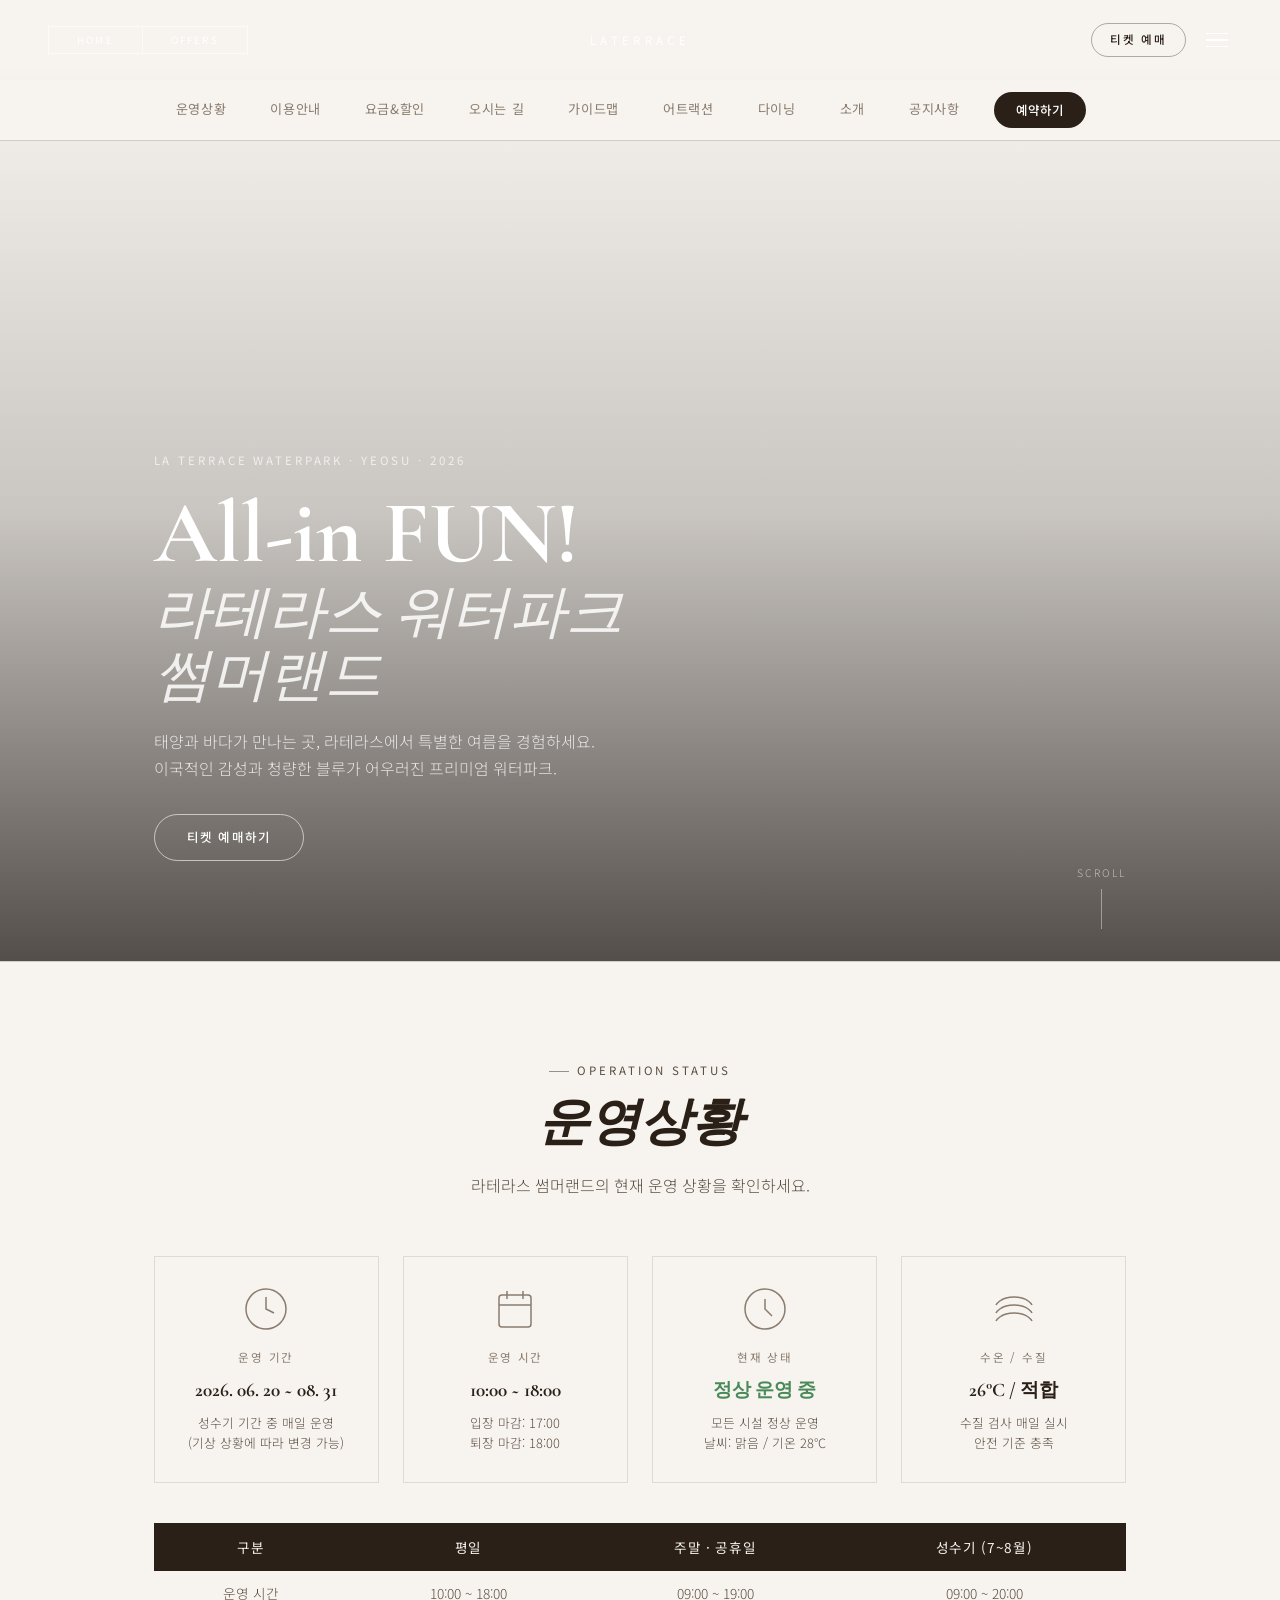
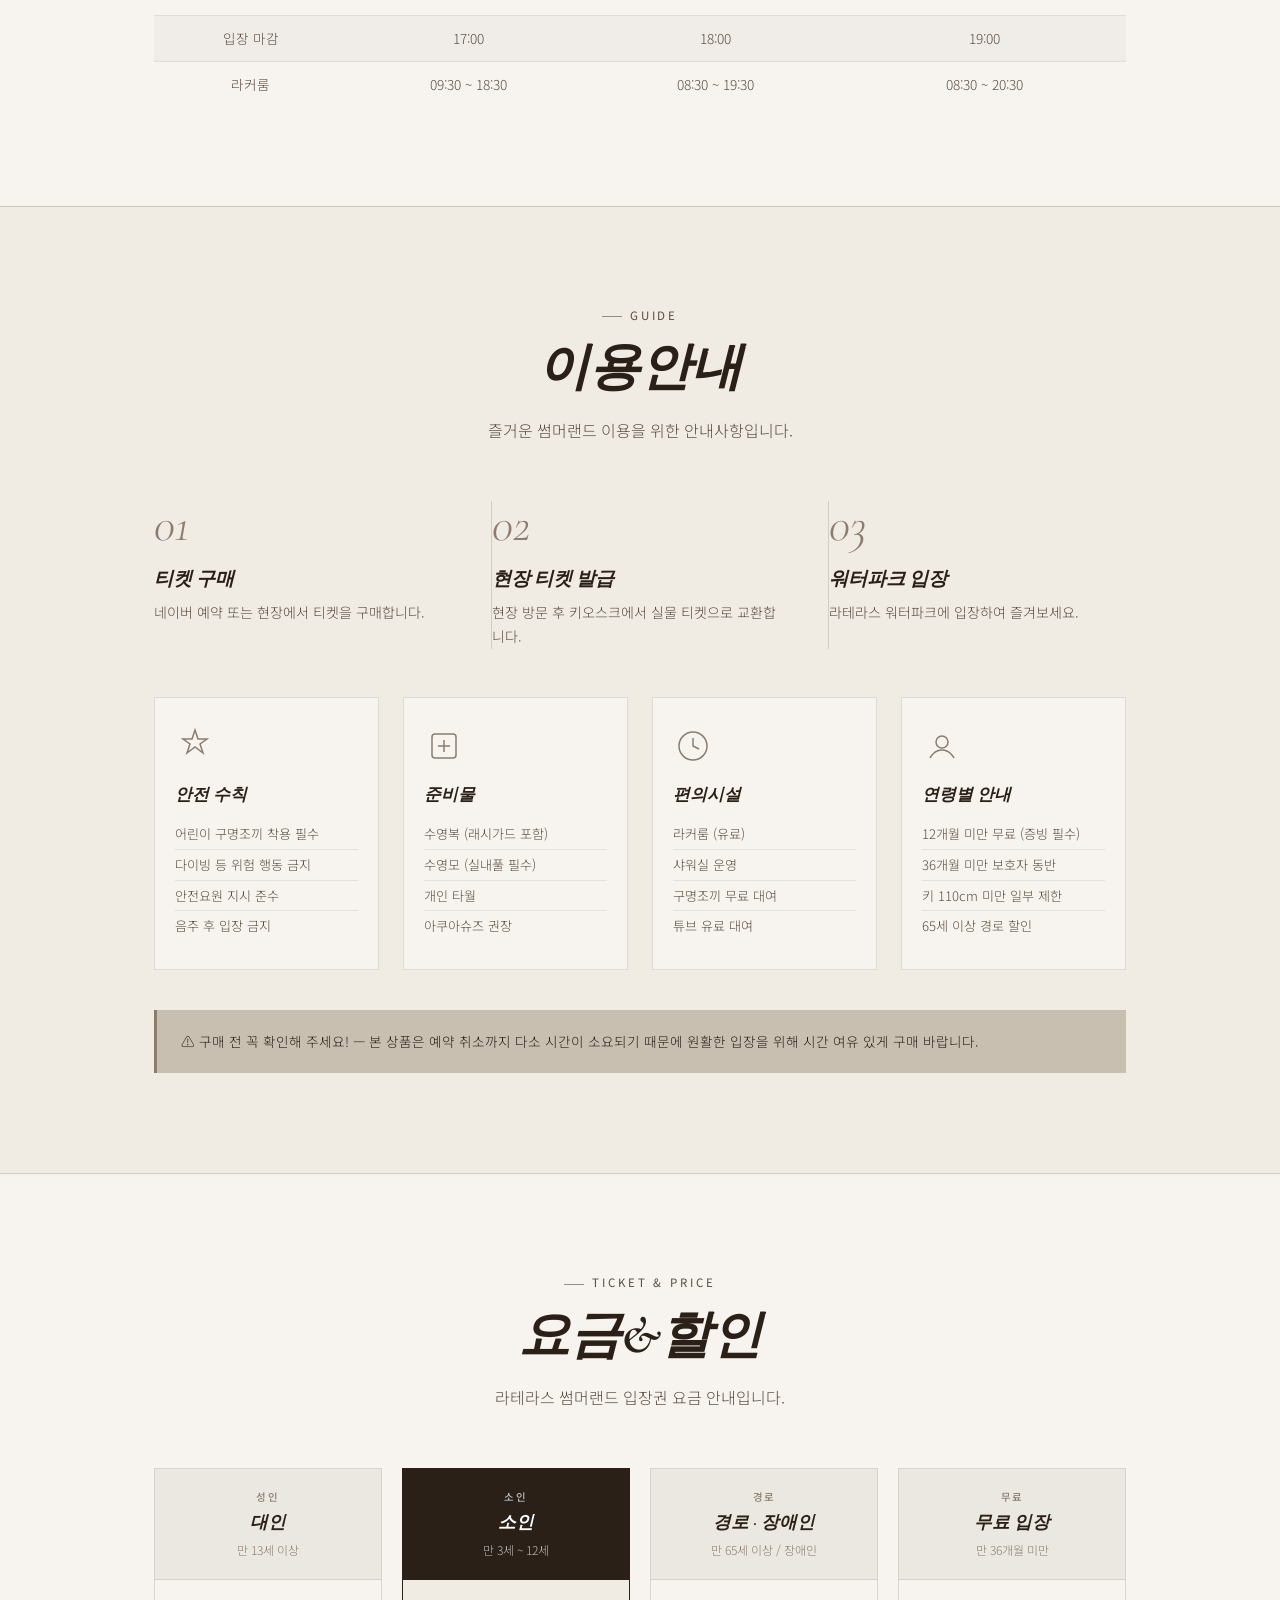
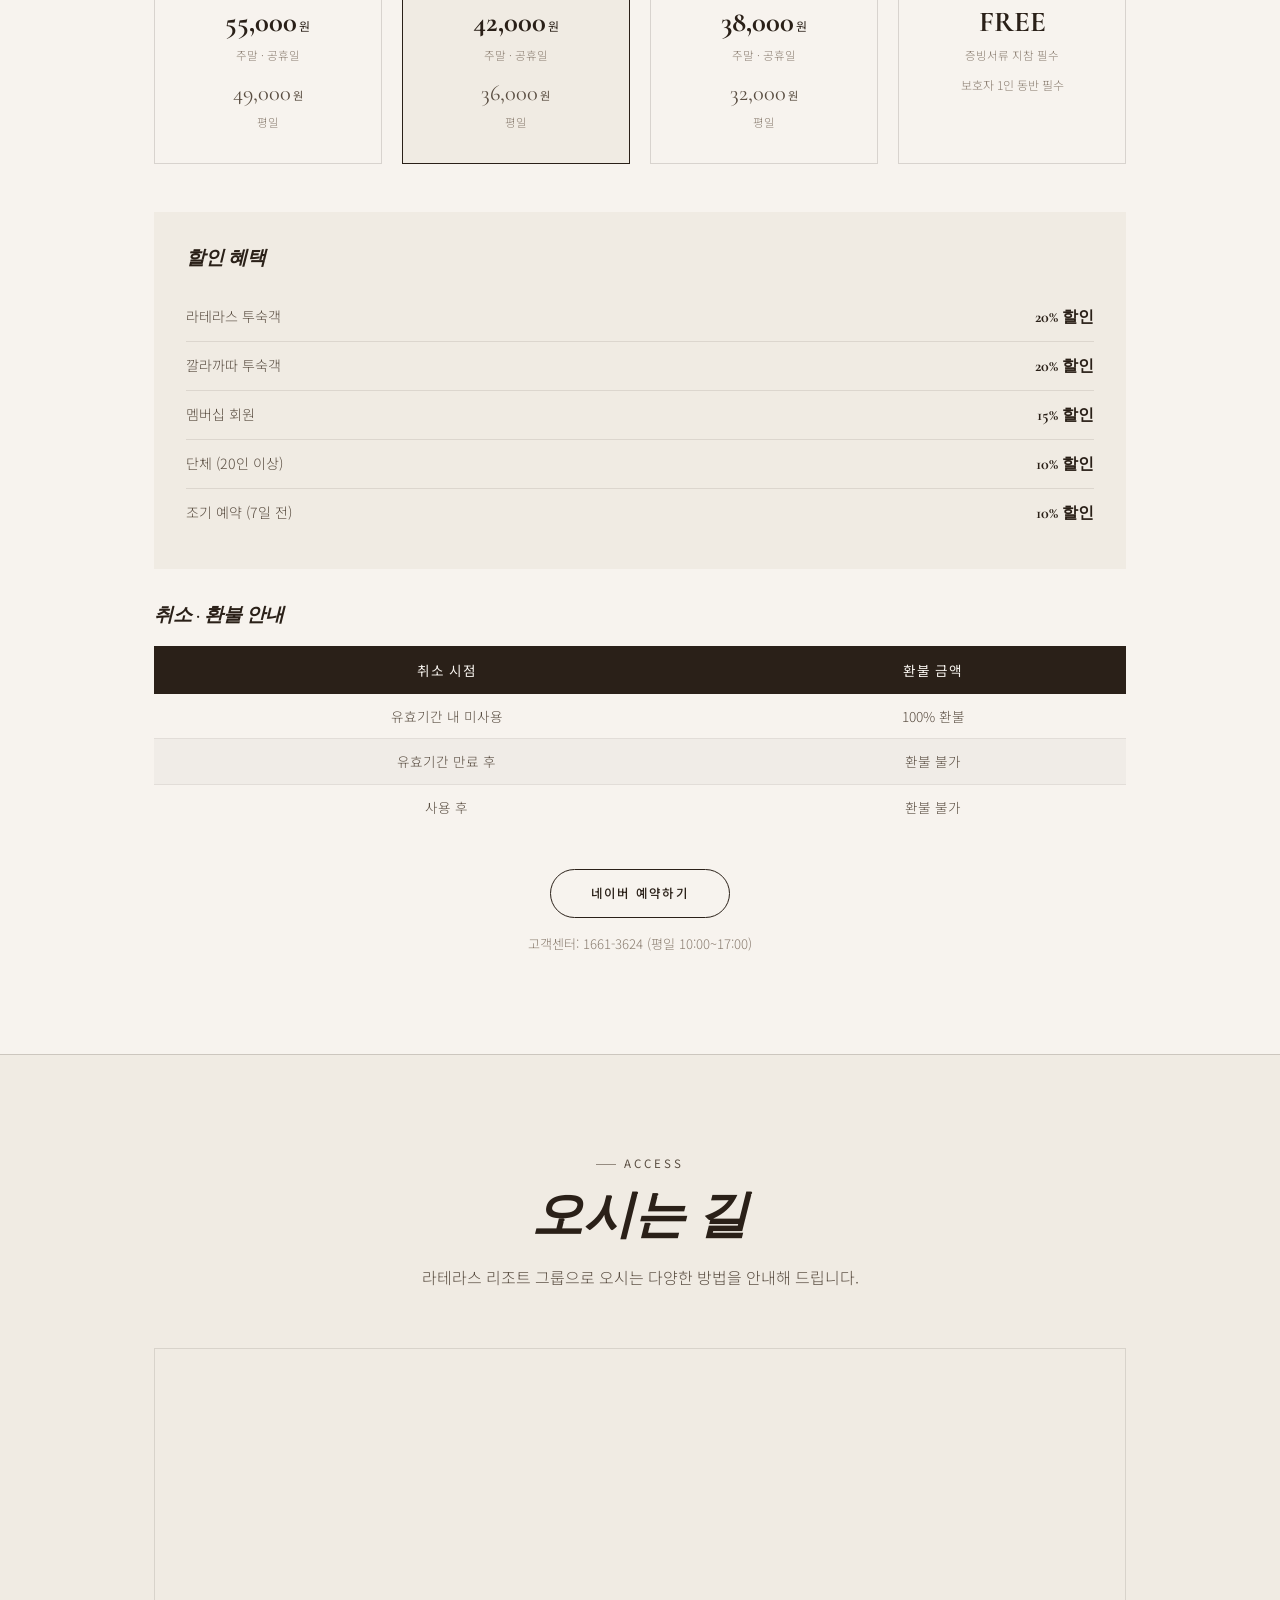
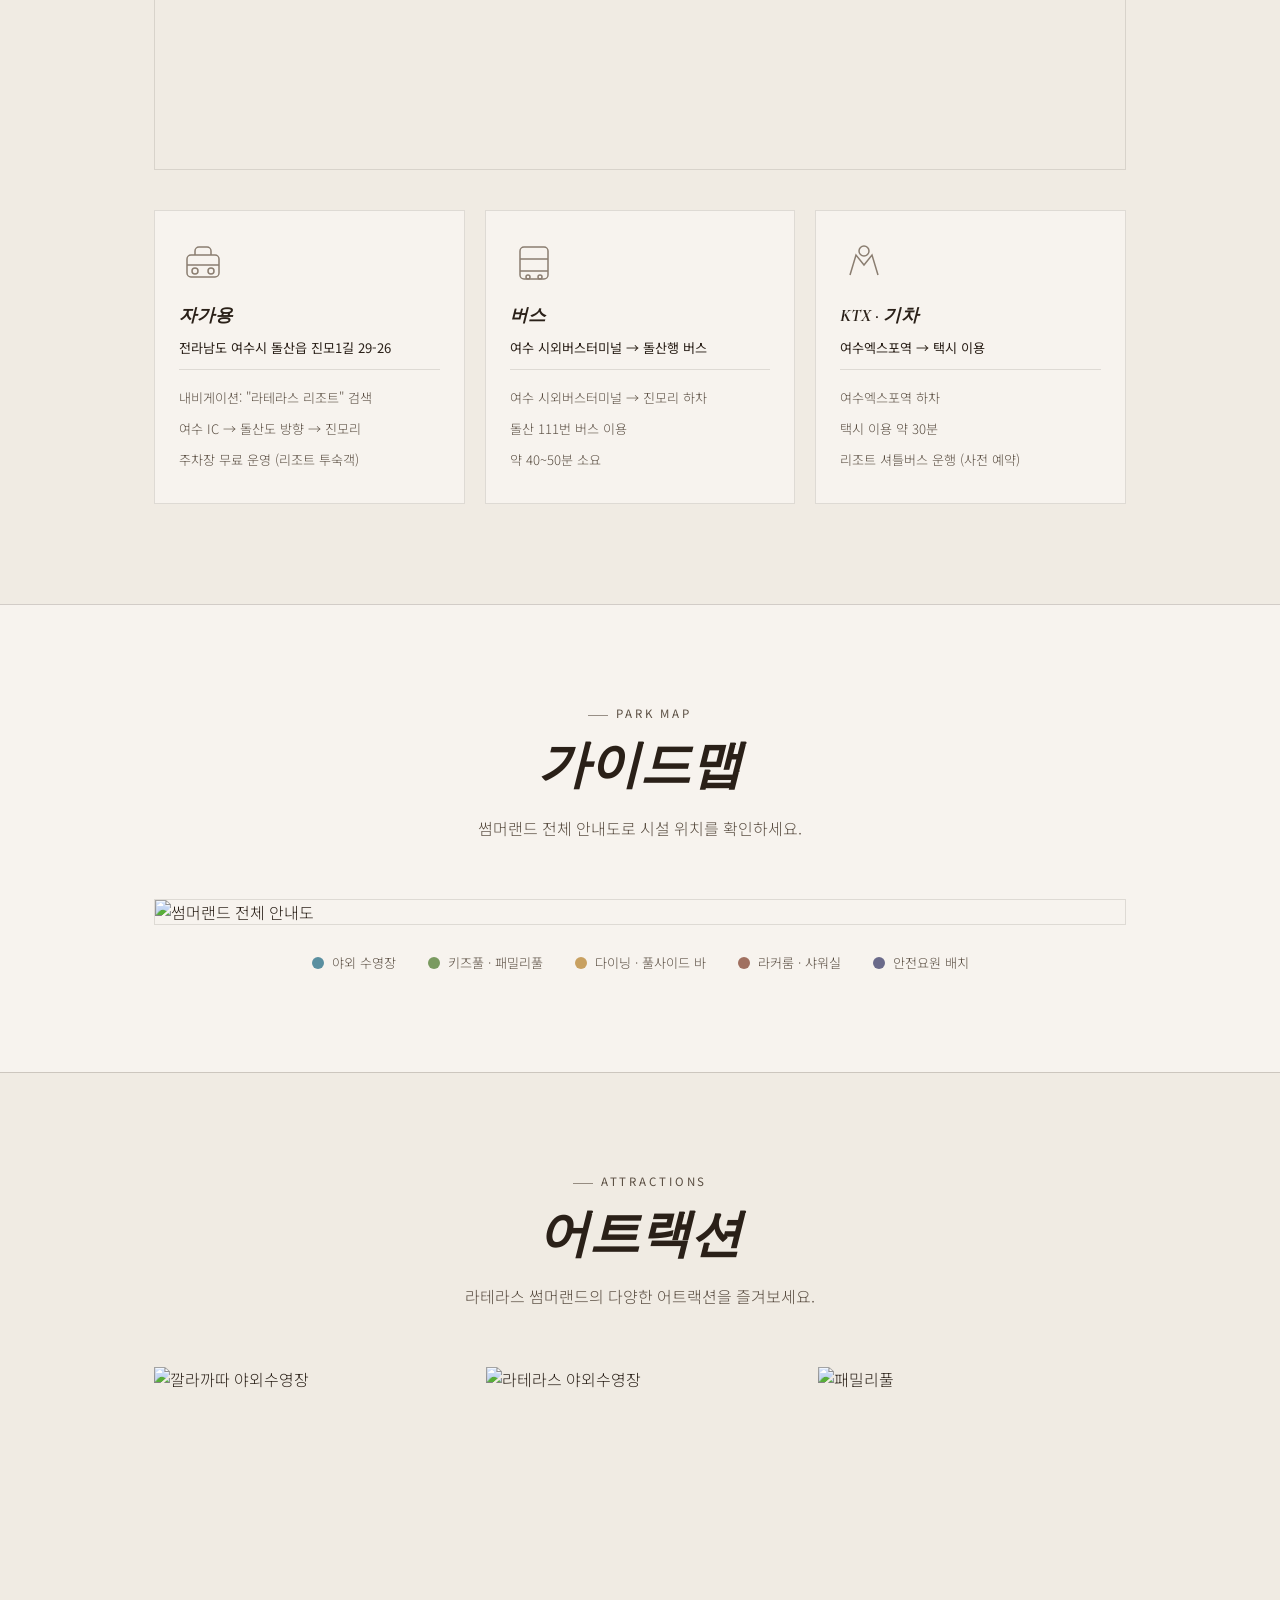
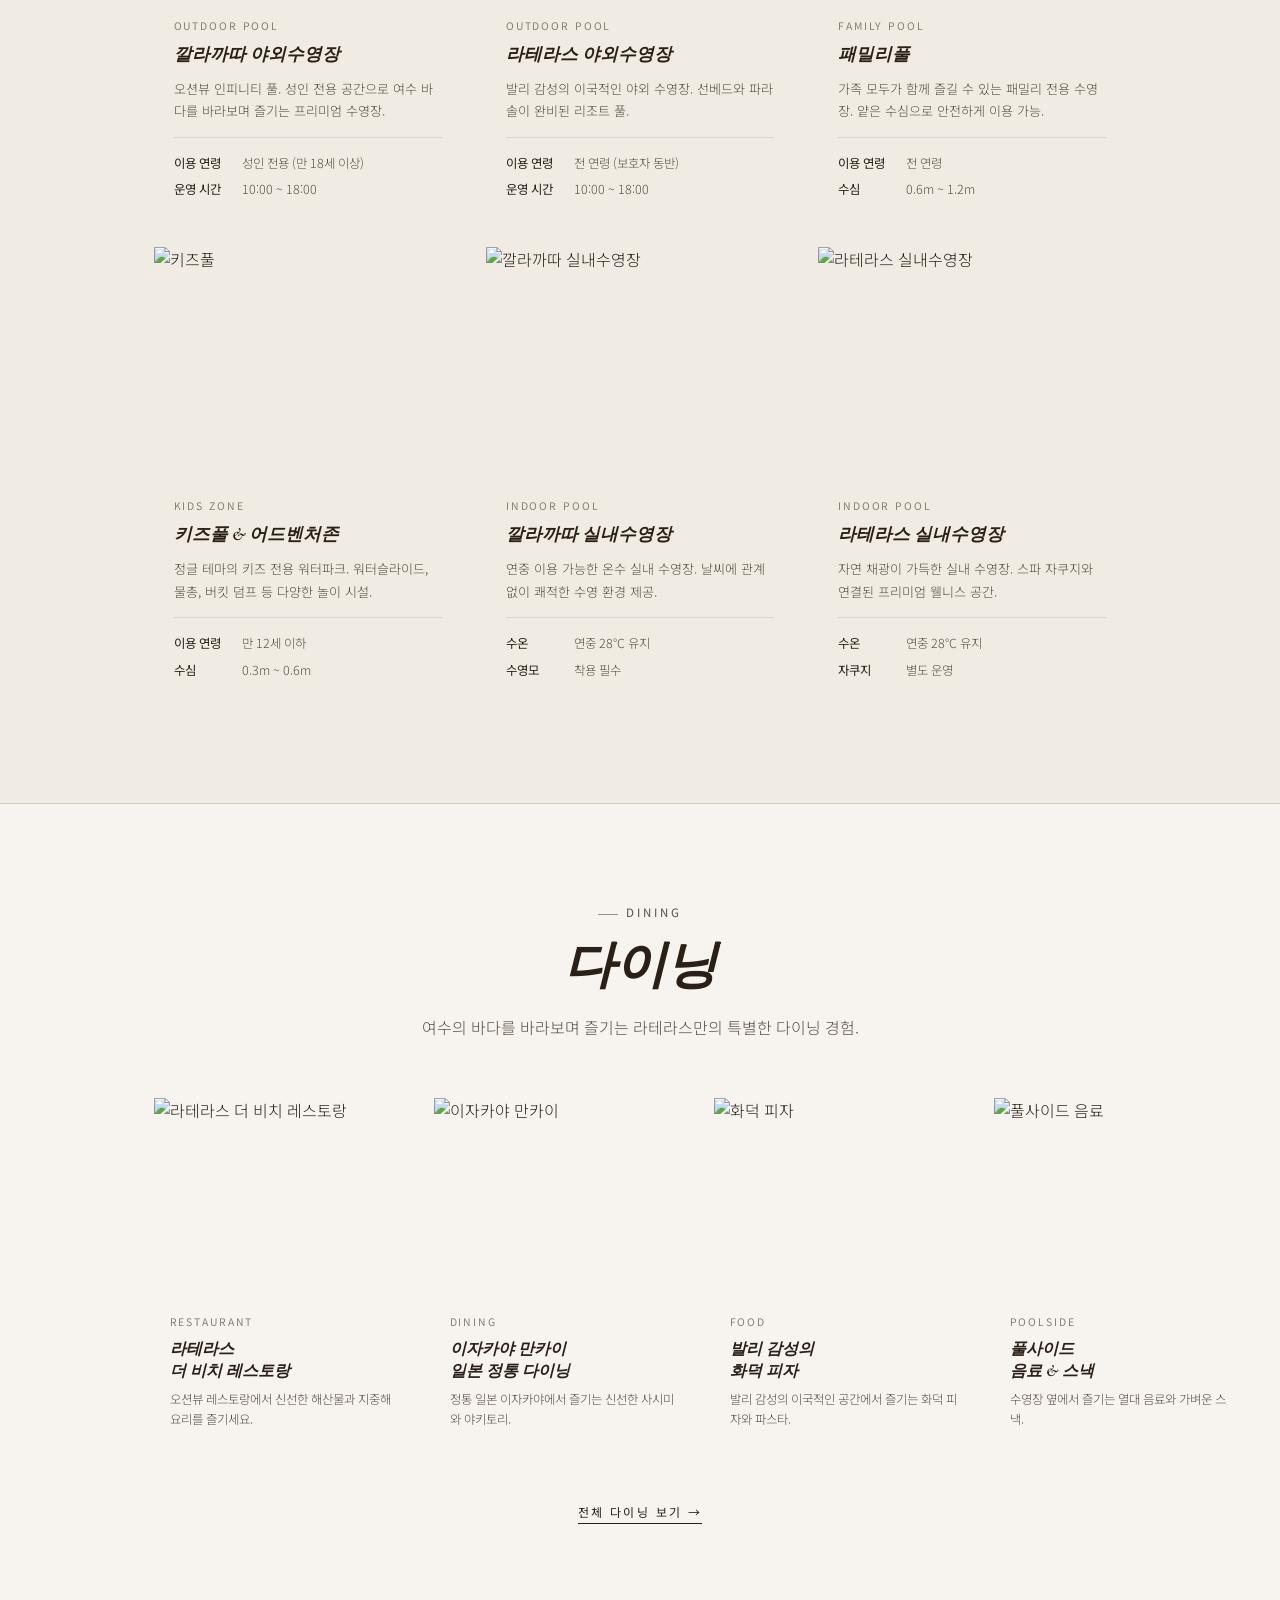
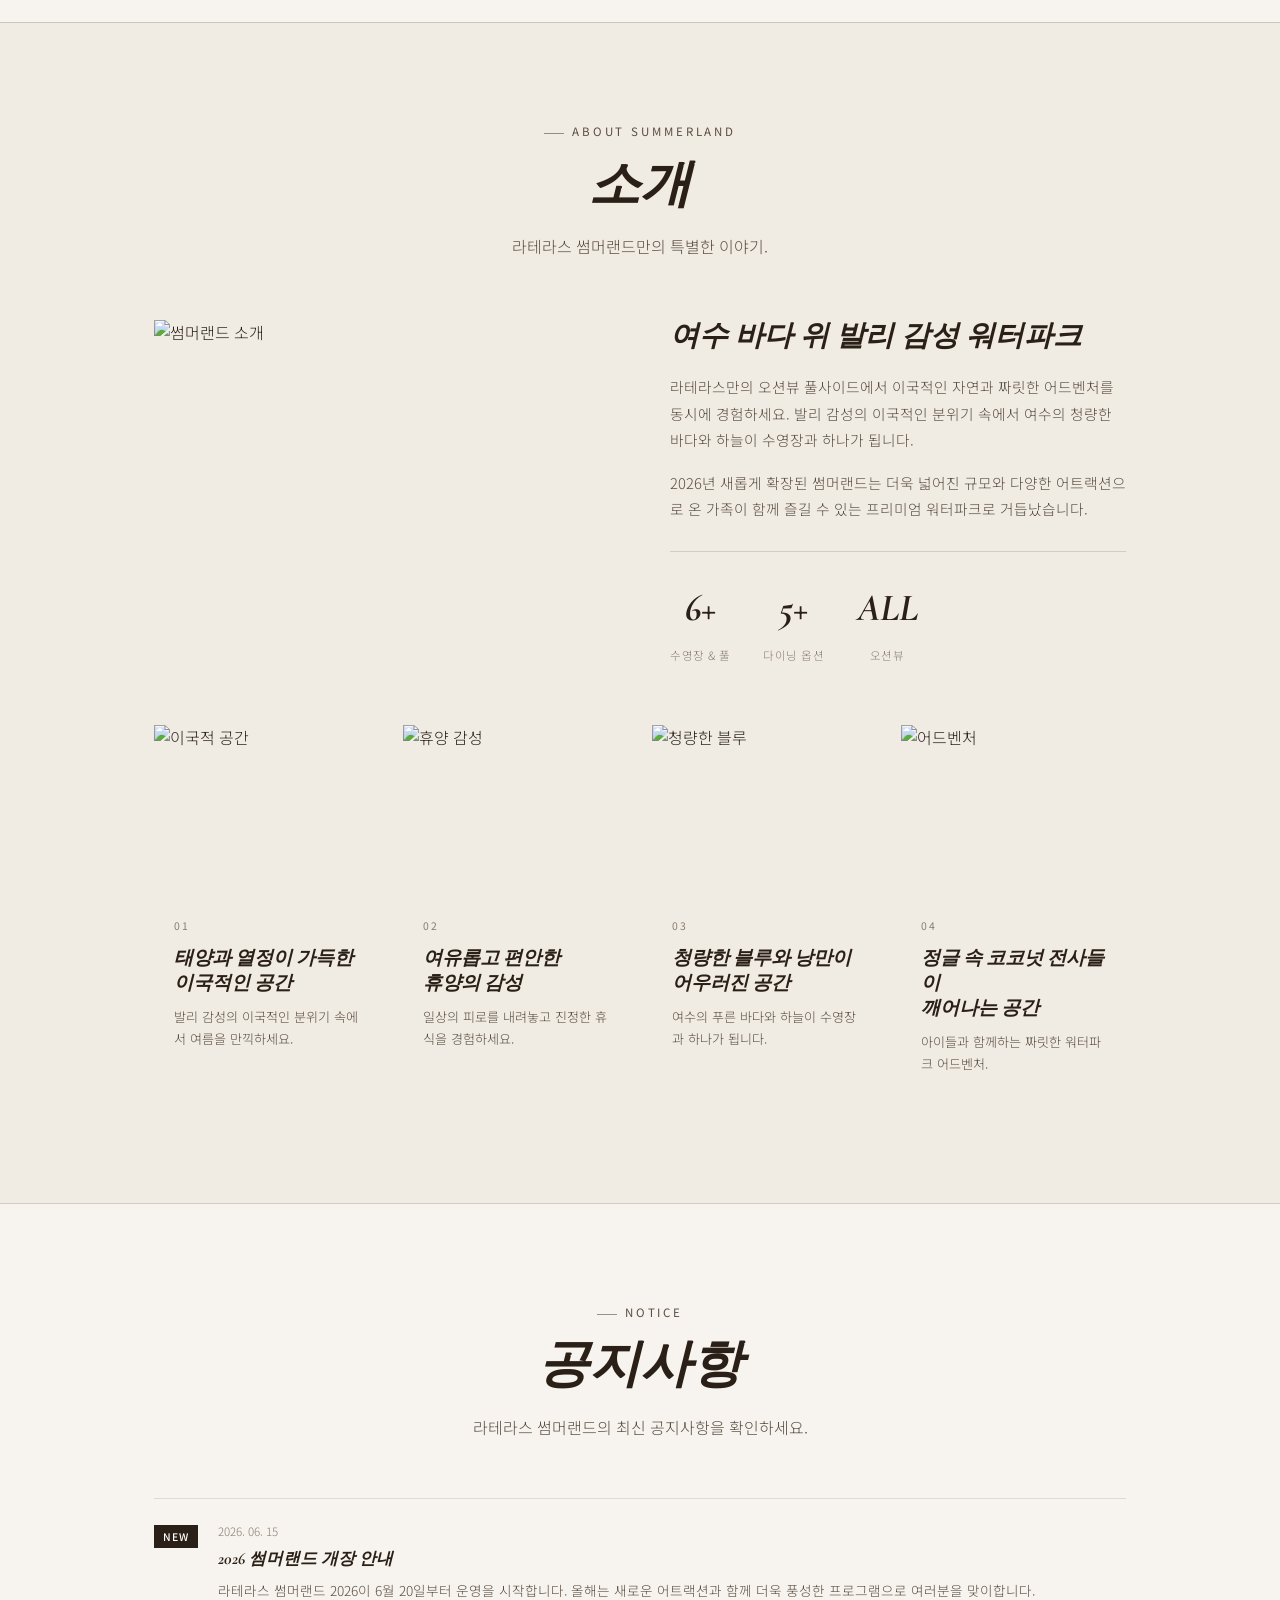
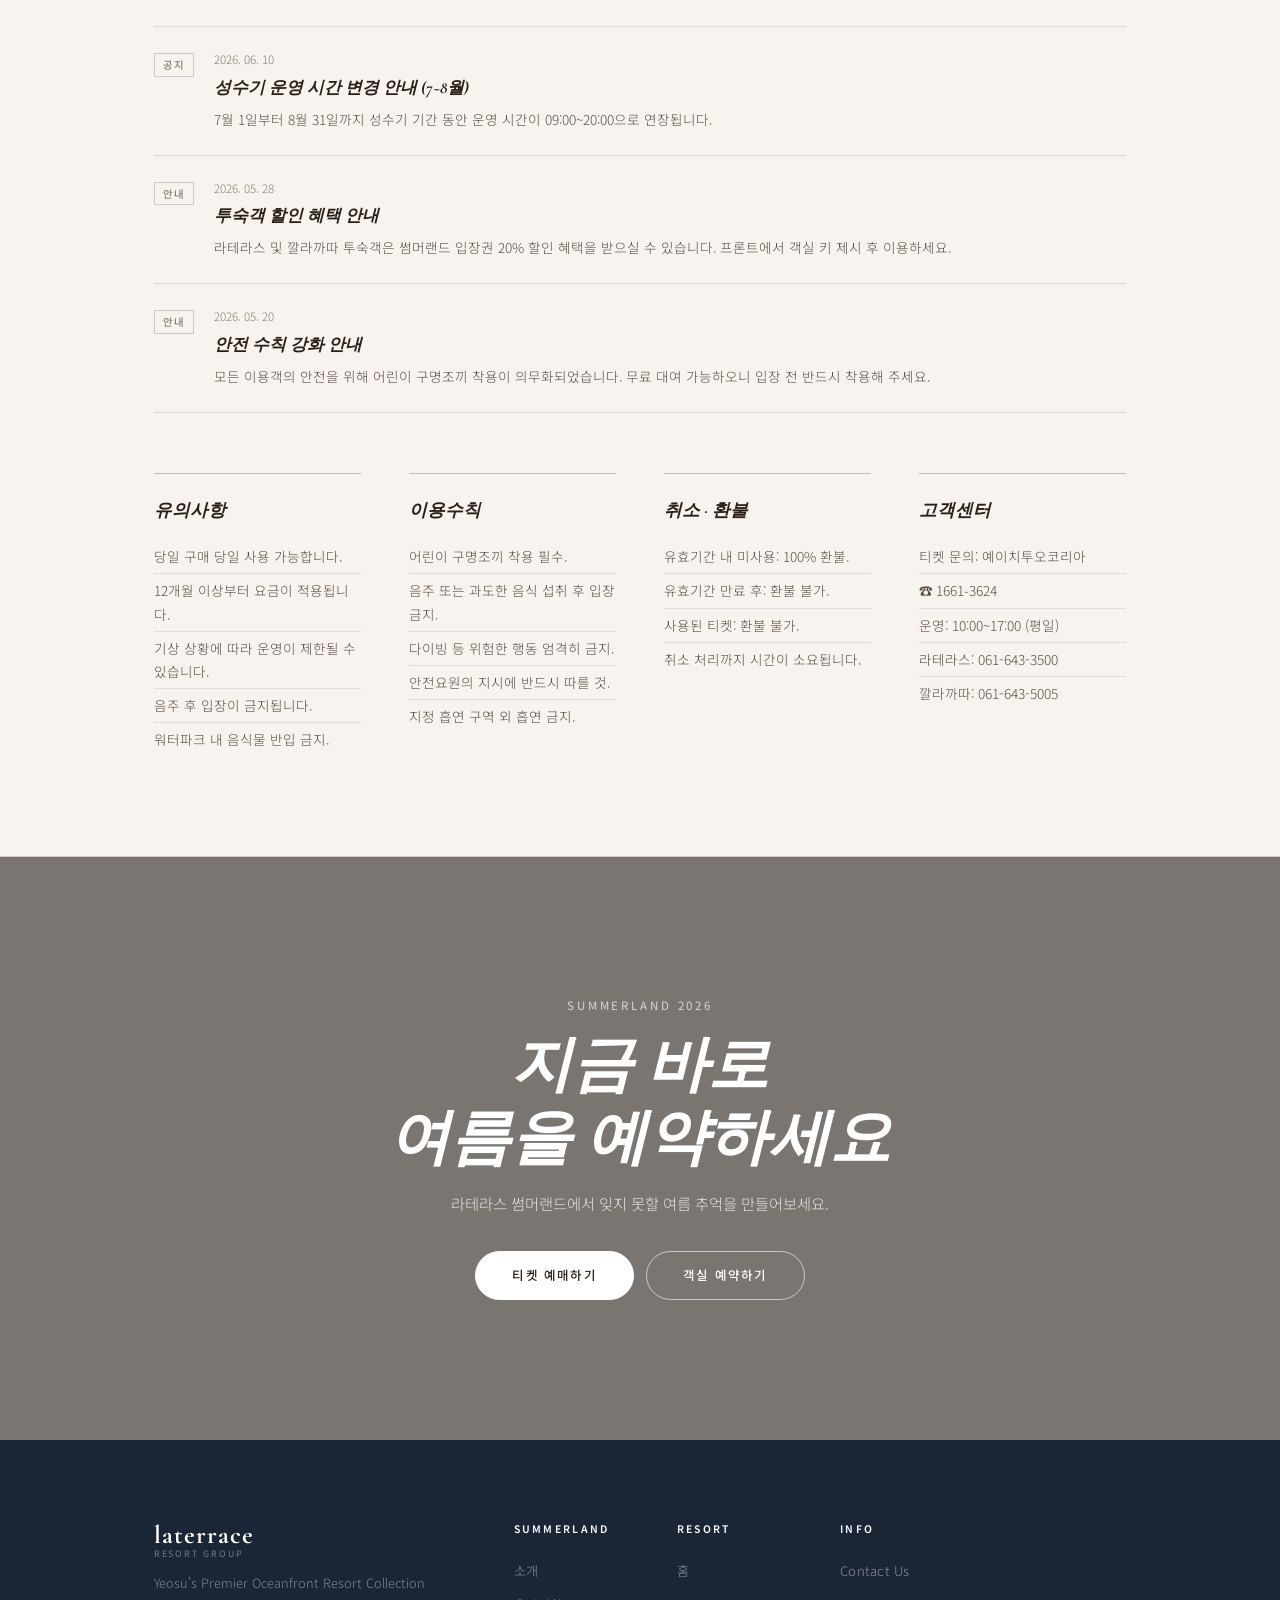
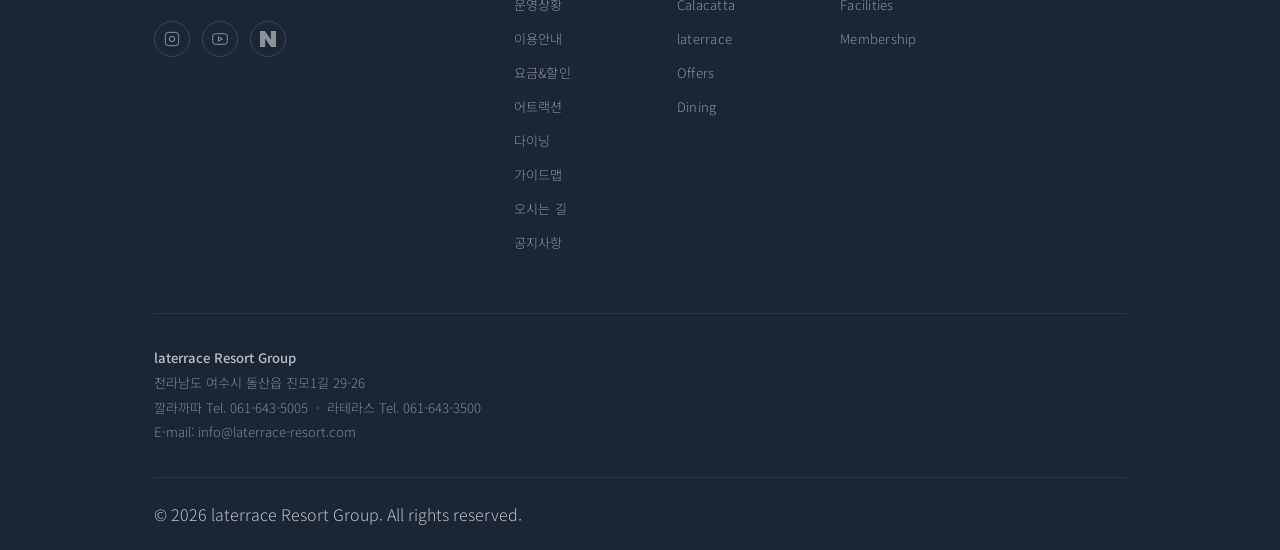
==== commit 3deb0683: "Summerland 페이지 재구성 — 소노 oceanWorld 메뉴 구조(운영상황/이용안내/요금&할인/오시는길/가이드맵/어트랙션/다이닝/소개/공지사항/예약하기)" ====
--- a/summerland.html
+++ b/summerland.html
@@ -16,7 +16,7 @@
 <body class="sl-page">
 
   <!-- ============================================================
-       NAVIGATION BAR (현재 사이트와 동일한 구조)
+       NAVIGATION BAR
   ============================================================ -->
   <header class="navbar sl-navbar" id="sl-navbar">
     <div class="navbar__inner">
@@ -28,7 +28,7 @@
         <span class="navbar__logo-sub">laterrace</span>
       </a>
       <div class="navbar__right">
-        <a href="index.html#booking" class="sl-nav-book-btn">BOOK</a>
+        <a href="https://map.naver.com/p/entry/place/1026856541?placePath=%2Fticket" target="_blank" class="sl-nav-book-btn">티켓 예매</a>
         <button class="navbar__hamburger" id="sl-hamburgerBtn" aria-label="Open menu">
           <span></span><span></span><span></span>
         </button>
@@ -60,12 +60,15 @@
     <div class="mobile-menu__divider"></div>
     <nav class="mobile-menu__nav">
       <a href="index.html" class="mobile-menu__link">Home</a>
-      <a href="#sl-intro" class="mobile-menu__link mobile-menu__link--active"><span class="mobile-menu__arrow">&#9654;</span>Summerland</a>
-      <a href="#sl-gallery" class="mobile-menu__link">Gallery</a>
-      <a href="#sl-dining" class="mobile-menu__link">Dining</a>
-      <a href="#sl-ticket" class="mobile-menu__link">Ticket &amp; Guide</a>
-      <a href="index.html#offers" class="mobile-menu__link">Offers</a>
-      <a href="index.html#contact" class="mobile-menu__link">Contact</a>
+      <a href="#sl-about" class="mobile-menu__link mobile-menu__link--active"><span class="mobile-menu__arrow">&#9654;</span>소개</a>
+      <a href="#sl-operation" class="mobile-menu__link">운영상황</a>
+      <a href="#sl-guide" class="mobile-menu__link">이용안내</a>
+      <a href="#sl-price" class="mobile-menu__link">요금&amp;할인</a>
+      <a href="#sl-attraction" class="mobile-menu__link">어트랙션</a>
+      <a href="#sl-dining" class="mobile-menu__link">다이닝</a>
+      <a href="#sl-map" class="mobile-menu__link">가이드맵</a>
+      <a href="#sl-access" class="mobile-menu__link">오시는 길</a>
+      <a href="#sl-notice" class="mobile-menu__link">공지사항</a>
     </nav>
     <a href="https://map.naver.com/p/entry/place/1026856541?placePath=%2Fticket" target="_blank" class="mobile-menu__join">티켓 예매하기</a>
     <div class="mobile-menu__lang">
@@ -76,20 +79,26 @@
   </div>
 
   <!-- ============================================================
-       SUB NAVIGATION — 소노 oceanWorld 스타일 스티키 탭
+       SUB NAVIGATION — 소노 oceanWorld 스타일
+       메뉴: 운영상황 / 이용안내 / 요금&할인 / 오시는길 / 가이드맵 / 어트랙션 / 다이닝 / 소개 / 공지사항 / [예약하기]
   ============================================================ -->
   <nav class="sl-subnav" id="sl-subnav">
     <div class="sl-subnav__inner">
-      <a href="#sl-intro" class="sl-subnav__item sl-subnav__item--active">소개</a>
-      <a href="#sl-gallery" class="sl-subnav__item">갤러리</a>
-      <a href="#sl-dining" class="sl-subnav__item">다이닝</a>
-      <a href="#sl-ticket" class="sl-subnav__item">티켓 &amp; 이용안내</a>
-      <a href="#sl-notice" class="sl-subnav__item">유의사항</a>
+      <a href="#sl-operation" class="sl-subnav__item" data-target="sl-operation">운영상황</a>
+      <a href="#sl-guide" class="sl-subnav__item" data-target="sl-guide">이용안내</a>
+      <a href="#sl-price" class="sl-subnav__item" data-target="sl-price">요금&amp;할인</a>
+      <a href="#sl-access" class="sl-subnav__item" data-target="sl-access">오시는 길</a>
+      <a href="#sl-map" class="sl-subnav__item" data-target="sl-map">가이드맵</a>
+      <a href="#sl-attraction" class="sl-subnav__item" data-target="sl-attraction">어트랙션</a>
+      <a href="#sl-dining" class="sl-subnav__item" data-target="sl-dining">다이닝</a>
+      <a href="#sl-about" class="sl-subnav__item" data-target="sl-about">소개</a>
+      <a href="#sl-notice" class="sl-subnav__item" data-target="sl-notice">공지사항</a>
+      <a href="https://map.naver.com/p/entry/place/1026856541?placePath=%2Fticket" target="_blank" class="sl-subnav__book">예약하기</a>
     </div>
   </nav>
 
   <!-- ============================================================
-       HERO — 풀스크린 배경 이미지 + 텍스트
+       HERO
   ============================================================ -->
   <section class="sl-hero" id="sl-hero">
     <div class="sl-hero__bg" style="background-image:url('https://gonylab-image.com/cdn-cgi/image/width=2400,quality=90,format=auto/laterrace/summer/1.jpg')"></div>
@@ -107,149 +116,537 @@
   </section>
 
   <!-- ============================================================
-       INTRO — Why Summerland (소노 oceanWorld: 소개 섹션)
-  ============================================================ -->
-  <section class="sl-intro" id="sl-intro">
+       1. 운영상황
+  ============================================================ -->
+  <section class="sl-section sl-operation" id="sl-operation">
     <div class="sl-inner">
-      <div class="sl-intro__header sl-reveal">
-        <p class="section-label">Why Summer Land</p>
-        <h2 class="sl-intro__heading">이번 썸머랜드의<br>특별한 점이 무엇인가요?</h2>
-        <p class="sl-intro__desc">여수 바다 위 발리 감성 워터파크 — 라테라스만의 오션뷰 풀사이드에서<br>이국적인 자연과 짜릿한 어드벤처를 동시에 경험하세요.</p>
-      </div>
-
-      <!-- 4가지 특징 카드 -->
-      <div class="sl-feat-grid">
-        <div class="sl-feat-card sl-reveal">
-          <div class="sl-feat-card__img-wrap">
-            <img src="https://gonylab-image.com/laterrace/etc/summerland/1.jpg" alt="이국적 공간" class="sl-feat-card__img" />
-          </div>
-          <div class="sl-feat-card__body">
-            <span class="sl-feat-card__num">01</span>
-            <h3 class="sl-feat-card__title">여름의 에너지를<br>가장 뜨겁게 즐기는 곳</h3>
-            <p class="sl-feat-card__sub">태양과 열정이 가득한<br>이국적인 공간</p>
-            <p class="sl-feat-card__desc">발리 감성의 이국적인 분위기 속에서 여름을 만끽하세요.</p>
-          </div>
-        </div>
-        <div class="sl-feat-card sl-reveal">
-          <div class="sl-feat-card__img-wrap">
-            <img src="https://gonylab-image.com/laterrace/summer/2.jpg" alt="휴양 감성" class="sl-feat-card__img" />
-          </div>
-          <div class="sl-feat-card__body">
-            <span class="sl-feat-card__num">02</span>
-            <h3 class="sl-feat-card__title">머무는 순간마저<br>힐링이 되는 곳</h3>
-            <p class="sl-feat-card__sub">여유롭고 편안한<br>휴양의 감성을 담은 공간</p>
-            <p class="sl-feat-card__desc">일상의 피로를 내려놓고 진정한 휴식을 경험하세요.</p>
-          </div>
-        </div>
-        <div class="sl-feat-card sl-reveal">
-          <div class="sl-feat-card__img-wrap">
-            <img src="https://gonylab-image.com/laterrace/main/3.jpg" alt="청량한 블루" class="sl-feat-card__img" />
-          </div>
-          <div class="sl-feat-card__body">
-            <span class="sl-feat-card__num">03</span>
-            <h3 class="sl-feat-card__title">눈부신 여름 풍경을<br>만나는 곳</h3>
-            <p class="sl-feat-card__sub">청량한 블루와 낭만이<br>어우러진 공간</p>
-            <p class="sl-feat-card__desc">여수의 푸른 바다와 하늘이 수영장과 하나가 됩니다.</p>
-          </div>
-        </div>
-        <div class="sl-feat-card sl-reveal">
-          <div class="sl-feat-card__img-wrap">
-            <img src="https://gonylab-image.com/laterrace/pool/6_kids/2.jpg" alt="어드벤처" class="sl-feat-card__img" />
-          </div>
-          <div class="sl-feat-card__body">
-            <span class="sl-feat-card__num">04</span>
-            <h3 class="sl-feat-card__title">이국적인 정글 모드 속<br>모험이 펼쳐지는 곳</h3>
-            <p class="sl-feat-card__sub">정글 속 코코넛 전사들이<br>깨어나는 공간</p>
-            <p class="sl-feat-card__desc">아이들과 함께하는 짜릿한 워터파크 어드벤처.</p>
-          </div>
-        </div>
-      </div>
-    </div>
-  </section>
-
-  <!-- ============================================================
-       MAP — 전체 안내도
-  ============================================================ -->
-  <section class="sl-map" id="sl-map">
+      <div class="sl-section__header sl-reveal">
+        <p class="section-label">Operation Status</p>
+        <h2 class="sl-section__heading">운영상황</h2>
+        <p class="sl-section__desc">라테라스 썸머랜드의 현재 운영 상황을 확인하세요.</p>
+      </div>
+      <div class="sl-operation__grid">
+        <div class="sl-op-card sl-reveal">
+          <div class="sl-op-card__icon">
+            <svg viewBox="0 0 48 48" fill="none" stroke="currentColor" stroke-width="1.5">
+              <circle cx="24" cy="24" r="20"/>
+              <path d="M24 12v12l8 4"/>
+            </svg>
+          </div>
+          <h3 class="sl-op-card__title">운영 기간</h3>
+          <p class="sl-op-card__value">2026. 06. 20 ~ 08. 31</p>
+          <p class="sl-op-card__desc">성수기 기간 중 매일 운영<br>(기상 상황에 따라 변경 가능)</p>
+        </div>
+        <div class="sl-op-card sl-reveal">
+          <div class="sl-op-card__icon">
+            <svg viewBox="0 0 48 48" fill="none" stroke="currentColor" stroke-width="1.5">
+              <rect x="8" y="10" width="32" height="32" rx="3"/>
+              <path d="M8 20h32M16 6v8M32 6v8"/>
+            </svg>
+          </div>
+          <h3 class="sl-op-card__title">운영 시간</h3>
+          <p class="sl-op-card__value">10:00 ~ 18:00</p>
+          <p class="sl-op-card__desc">입장 마감: 17:00<br>퇴장 마감: 18:00</p>
+        </div>
+        <div class="sl-op-card sl-reveal">
+          <div class="sl-op-card__icon">
+            <svg viewBox="0 0 48 48" fill="none" stroke="currentColor" stroke-width="1.5">
+              <path d="M24 4C13 4 4 13 4 24s9 20 20 20 20-9 20-20S35 4 24 4z"/>
+              <path d="M24 14v10l7 7"/>
+            </svg>
+          </div>
+          <h3 class="sl-op-card__title">현재 상태</h3>
+          <p class="sl-op-card__value sl-op-card__value--open">정상 운영 중</p>
+          <p class="sl-op-card__desc">모든 시설 정상 운영<br>날씨: 맑음 / 기온 28°C</p>
+        </div>
+        <div class="sl-op-card sl-reveal">
+          <div class="sl-op-card__icon">
+            <svg viewBox="0 0 48 48" fill="none" stroke="currentColor" stroke-width="1.5">
+              <path d="M6 36s4-8 18-8 18 8 18 8"/>
+              <path d="M6 28s4-8 18-8 18 8 18 8"/>
+              <path d="M6 20s4-8 18-8 18 8 18 8"/>
+            </svg>
+          </div>
+          <h3 class="sl-op-card__title">수온 / 수질</h3>
+          <p class="sl-op-card__value">26°C / 적합</p>
+          <p class="sl-op-card__desc">수질 검사 매일 실시<br>안전 기준 충족</p>
+        </div>
+      </div>
+      <!-- 운영 일정 테이블 -->
+      <div class="sl-op-table-wrap sl-reveal">
+        <table class="sl-op-table">
+          <thead>
+            <tr>
+              <th>구분</th>
+              <th>평일</th>
+              <th>주말 · 공휴일</th>
+              <th>성수기 (7~8월)</th>
+            </tr>
+          </thead>
+          <tbody>
+            <tr>
+              <td>운영 시간</td>
+              <td>10:00 ~ 18:00</td>
+              <td>09:00 ~ 19:00</td>
+              <td>09:00 ~ 20:00</td>
+            </tr>
+            <tr>
+              <td>입장 마감</td>
+              <td>17:00</td>
+              <td>18:00</td>
+              <td>19:00</td>
+            </tr>
+            <tr>
+              <td>라커룸</td>
+              <td>09:30 ~ 18:30</td>
+              <td>08:30 ~ 19:30</td>
+              <td>08:30 ~ 20:30</td>
+            </tr>
+          </tbody>
+        </table>
+      </div>
+    </div>
+  </section>
+
+  <!-- ============================================================
+       2. 이용안내
+  ============================================================ -->
+  <section class="sl-section sl-guide-sec" id="sl-guide">
     <div class="sl-inner">
-      <div class="sl-map__header sl-reveal">
+      <div class="sl-section__header sl-reveal">
+        <p class="section-label">Guide</p>
+        <h2 class="sl-section__heading">이용안내</h2>
+        <p class="sl-section__desc">즐거운 썸머랜드 이용을 위한 안내사항입니다.</p>
+      </div>
+      <!-- 티켓 사용 3단계 -->
+      <div class="sl-steps sl-reveal">
+        <div class="sl-step">
+          <span class="sl-step__num">01</span>
+          <div class="sl-step__body">
+            <h3 class="sl-step__title">티켓 구매</h3>
+            <p class="sl-step__desc">네이버 예약 또는 현장에서 티켓을 구매합니다.</p>
+          </div>
+        </div>
+        <div class="sl-step">
+          <span class="sl-step__num">02</span>
+          <div class="sl-step__body">
+            <h3 class="sl-step__title">현장 티켓 발급</h3>
+            <p class="sl-step__desc">현장 방문 후 키오스크에서 실물 티켓으로 교환합니다.</p>
+          </div>
+        </div>
+        <div class="sl-step">
+          <span class="sl-step__num">03</span>
+          <div class="sl-step__body">
+            <h3 class="sl-step__title">워터파크 입장</h3>
+            <p class="sl-step__desc">라테라스 워터파크에 입장하여 즐겨보세요.</p>
+          </div>
+        </div>
+      </div>
+      <!-- 이용수칙 그리드 -->
+      <div class="sl-guide-grid">
+        <div class="sl-guide-card sl-reveal">
+          <div class="sl-guide-card__icon">
+            <svg viewBox="0 0 40 40" fill="none" stroke="currentColor" stroke-width="1.5">
+              <path d="M20 4l3 9h9l-7 5 3 9-8-6-8 6 3-9-7-5h9z"/>
+            </svg>
+          </div>
+          <h3 class="sl-guide-card__title">안전 수칙</h3>
+          <ul class="sl-guide-card__list">
+            <li>어린이 구명조끼 착용 필수</li>
+            <li>다이빙 등 위험 행동 금지</li>
+            <li>안전요원 지시 준수</li>
+            <li>음주 후 입장 금지</li>
+          </ul>
+        </div>
+        <div class="sl-guide-card sl-reveal">
+          <div class="sl-guide-card__icon">
+            <svg viewBox="0 0 40 40" fill="none" stroke="currentColor" stroke-width="1.5">
+              <rect x="8" y="8" width="24" height="24" rx="3"/>
+              <path d="M14 20h12M20 14v12"/>
+            </svg>
+          </div>
+          <h3 class="sl-guide-card__title">준비물</h3>
+          <ul class="sl-guide-card__list">
+            <li>수영복 (래시가드 포함)</li>
+            <li>수영모 (실내풀 필수)</li>
+            <li>개인 타월</li>
+            <li>아쿠아슈즈 권장</li>
+          </ul>
+        </div>
+        <div class="sl-guide-card sl-reveal">
+          <div class="sl-guide-card__icon">
+            <svg viewBox="0 0 40 40" fill="none" stroke="currentColor" stroke-width="1.5">
+              <circle cx="20" cy="20" r="14"/>
+              <path d="M20 12v8l6 3"/>
+            </svg>
+          </div>
+          <h3 class="sl-guide-card__title">편의시설</h3>
+          <ul class="sl-guide-card__list">
+            <li>라커룸 (유료)</li>
+            <li>샤워실 운영</li>
+            <li>구명조끼 무료 대여</li>
+            <li>튜브 유료 대여</li>
+          </ul>
+        </div>
+        <div class="sl-guide-card sl-reveal">
+          <div class="sl-guide-card__icon">
+            <svg viewBox="0 0 40 40" fill="none" stroke="currentColor" stroke-width="1.5">
+              <path d="M8 32s4-8 12-8 12 8 12 8"/>
+              <circle cx="20" cy="16" r="6"/>
+            </svg>
+          </div>
+          <h3 class="sl-guide-card__title">연령별 안내</h3>
+          <ul class="sl-guide-card__list">
+            <li>12개월 미만 무료 (증빙 필수)</li>
+            <li>36개월 미만 보호자 동반</li>
+            <li>키 110cm 미만 일부 제한</li>
+            <li>65세 이상 경로 할인</li>
+          </ul>
+        </div>
+      </div>
+      <!-- 구매 전 유의사항 -->
+      <div class="sl-notice-box sl-reveal">
+        <p class="sl-notice-box__text">⚠ 구매 전 꼭 확인해 주세요! — 본 상품은 예약 취소까지 다소 시간이 소요되기 때문에 원활한 입장을 위해 시간 여유 있게 구매 바랍니다.</p>
+      </div>
+    </div>
+  </section>
+
+  <!-- ============================================================
+       3. 요금&할인
+  ============================================================ -->
+  <section class="sl-section sl-price" id="sl-price">
+    <div class="sl-inner">
+      <div class="sl-section__header sl-reveal">
+        <p class="section-label">Ticket &amp; Price</p>
+        <h2 class="sl-section__heading">요금&amp;할인</h2>
+        <p class="sl-section__desc">라테라스 썸머랜드 입장권 요금 안내입니다.</p>
+      </div>
+      <!-- 요금표 -->
+      <div class="sl-price-cards">
+        <div class="sl-price-card sl-reveal">
+          <div class="sl-price-card__header">
+            <span class="sl-price-card__badge">성인</span>
+            <h3 class="sl-price-card__title">대인</h3>
+            <p class="sl-price-card__age">만 13세 이상</p>
+          </div>
+          <div class="sl-price-card__body">
+            <p class="sl-price-card__price">55,000<span>원</span></p>
+            <p class="sl-price-card__sub">주말 · 공휴일</p>
+            <p class="sl-price-card__price-alt">49,000<span>원</span></p>
+            <p class="sl-price-card__sub">평일</p>
+          </div>
+        </div>
+        <div class="sl-price-card sl-price-card--featured sl-reveal">
+          <div class="sl-price-card__header">
+            <span class="sl-price-card__badge sl-price-card__badge--gold">소인</span>
+            <h3 class="sl-price-card__title">소인</h3>
+            <p class="sl-price-card__age">만 3세 ~ 12세</p>
+          </div>
+          <div class="sl-price-card__body">
+            <p class="sl-price-card__price">42,000<span>원</span></p>
+            <p class="sl-price-card__sub">주말 · 공휴일</p>
+            <p class="sl-price-card__price-alt">36,000<span>원</span></p>
+            <p class="sl-price-card__sub">평일</p>
+          </div>
+        </div>
+        <div class="sl-price-card sl-reveal">
+          <div class="sl-price-card__header">
+            <span class="sl-price-card__badge">경로</span>
+            <h3 class="sl-price-card__title">경로 · 장애인</h3>
+            <p class="sl-price-card__age">만 65세 이상 / 장애인</p>
+          </div>
+          <div class="sl-price-card__body">
+            <p class="sl-price-card__price">38,000<span>원</span></p>
+            <p class="sl-price-card__sub">주말 · 공휴일</p>
+            <p class="sl-price-card__price-alt">32,000<span>원</span></p>
+            <p class="sl-price-card__sub">평일</p>
+          </div>
+        </div>
+        <div class="sl-price-card sl-reveal">
+          <div class="sl-price-card__header">
+            <span class="sl-price-card__badge">무료</span>
+            <h3 class="sl-price-card__title">무료 입장</h3>
+            <p class="sl-price-card__age">만 36개월 미만</p>
+          </div>
+          <div class="sl-price-card__body">
+            <p class="sl-price-card__price">FREE</p>
+            <p class="sl-price-card__sub">증빙서류 지참 필수</p>
+            <p class="sl-price-card__desc-sm">보호자 1인 동반 필수</p>
+          </div>
+        </div>
+      </div>
+      <!-- 할인 혜택 -->
+      <div class="sl-discount-wrap sl-reveal">
+        <h3 class="sl-discount__title">할인 혜택</h3>
+        <div class="sl-discount-list">
+          <div class="sl-discount-item">
+            <span class="sl-discount-item__label">라테라스 투숙객</span>
+            <span class="sl-discount-item__value">20% 할인</span>
+          </div>
+          <div class="sl-discount-item">
+            <span class="sl-discount-item__label">깔라까따 투숙객</span>
+            <span class="sl-discount-item__value">20% 할인</span>
+          </div>
+          <div class="sl-discount-item">
+            <span class="sl-discount-item__label">멤버십 회원</span>
+            <span class="sl-discount-item__value">15% 할인</span>
+          </div>
+          <div class="sl-discount-item">
+            <span class="sl-discount-item__label">단체 (20인 이상)</span>
+            <span class="sl-discount-item__value">10% 할인</span>
+          </div>
+          <div class="sl-discount-item">
+            <span class="sl-discount-item__label">조기 예약 (7일 전)</span>
+            <span class="sl-discount-item__value">10% 할인</span>
+          </div>
+        </div>
+      </div>
+      <!-- 취소/환불 -->
+      <div class="sl-refund-wrap sl-reveal">
+        <h3 class="sl-refund__title">취소 · 환불 안내</h3>
+        <table class="sl-op-table">
+          <thead>
+            <tr><th>취소 시점</th><th>환불 금액</th></tr>
+          </thead>
+          <tbody>
+            <tr><td>유효기간 내 미사용</td><td>100% 환불</td></tr>
+            <tr><td>유효기간 만료 후</td><td>환불 불가</td></tr>
+            <tr><td>사용 후</td><td>환불 불가</td></tr>
+          </tbody>
+        </table>
+      </div>
+      <div class="sl-ticket__cta sl-reveal">
+        <a href="https://map.naver.com/p/entry/place/1026856541?placePath=%2Fticket" target="_blank" class="sl-ticket__btn">네이버 예약하기</a>
+        <p class="sl-ticket__cta-desc">고객센터: 1661-3624 (평일 10:00~17:00)</p>
+      </div>
+    </div>
+  </section>
+
+  <!-- ============================================================
+       4. 오시는 길
+  ============================================================ -->
+  <section class="sl-section sl-access" id="sl-access">
+    <div class="sl-inner">
+      <div class="sl-section__header sl-reveal">
+        <p class="section-label">Access</p>
+        <h2 class="sl-section__heading">오시는 길</h2>
+        <p class="sl-section__desc">라테라스 리조트 그룹으로 오시는 다양한 방법을 안내해 드립니다.</p>
+      </div>
+      <!-- 지도 영역 -->
+      <div class="sl-map-embed sl-reveal">
+        <iframe
+          src="https://map.naver.com/p/entry/place/1026856541?placePath=%2Fhome&c=15.00,0,0,0,dh"
+          width="100%"
+          height="420"
+          style="border:0;"
+          allowfullscreen=""
+          loading="lazy"
+          title="라테라스 리조트 위치">
+        </iframe>
+      </div>
+      <!-- 교통편 안내 -->
+      <div class="sl-access-grid">
+        <div class="sl-access-card sl-reveal">
+          <div class="sl-access-card__icon">
+            <svg viewBox="0 0 48 48" fill="none" stroke="currentColor" stroke-width="1.5">
+              <rect x="8" y="16" width="32" height="22" rx="4"/>
+              <path d="M16 16V12a4 4 0 0 1 4-4h8a4 4 0 0 1 4 4v4"/>
+              <circle cx="16" cy="32" r="3"/>
+              <circle cx="32" cy="32" r="3"/>
+              <path d="M8 26h32"/>
+            </svg>
+          </div>
+          <h3 class="sl-access-card__title">자가용</h3>
+          <p class="sl-access-card__addr">전라남도 여수시 돌산읍 진모1길 29-26</p>
+          <ul class="sl-access-card__list">
+            <li>내비게이션: "라테라스 리조트" 검색</li>
+            <li>여수 IC → 돌산도 방향 → 진모리</li>
+            <li>주차장 무료 운영 (리조트 투숙객)</li>
+          </ul>
+        </div>
+        <div class="sl-access-card sl-reveal">
+          <div class="sl-access-card__icon">
+            <svg viewBox="0 0 48 48" fill="none" stroke="currentColor" stroke-width="1.5">
+              <rect x="10" y="8" width="28" height="32" rx="4"/>
+              <path d="M10 20h28M10 32h28"/>
+              <circle cx="18" cy="38" r="2"/>
+              <circle cx="30" cy="38" r="2"/>
+            </svg>
+          </div>
+          <h3 class="sl-access-card__title">버스</h3>
+          <p class="sl-access-card__addr">여수 시외버스터미널 → 돌산행 버스</p>
+          <ul class="sl-access-card__list">
+            <li>여수 시외버스터미널 → 진모리 하차</li>
+            <li>돌산 111번 버스 이용</li>
+            <li>약 40~50분 소요</li>
+          </ul>
+        </div>
+        <div class="sl-access-card sl-reveal">
+          <div class="sl-access-card__icon">
+            <svg viewBox="0 0 48 48" fill="none" stroke="currentColor" stroke-width="1.5">
+              <path d="M10 36l6-20 8 10 8-10 6 20"/>
+              <circle cx="24" cy="12" r="5"/>
+            </svg>
+          </div>
+          <h3 class="sl-access-card__title">KTX · 기차</h3>
+          <p class="sl-access-card__addr">여수엑스포역 → 택시 이용</p>
+          <ul class="sl-access-card__list">
+            <li>여수엑스포역 하차</li>
+            <li>택시 이용 약 30분</li>
+            <li>리조트 셔틀버스 운행 (사전 예약)</li>
+          </ul>
+        </div>
+      </div>
+    </div>
+  </section>
+
+  <!-- ============================================================
+       5. 가이드맵
+  ============================================================ -->
+  <section class="sl-section sl-map-sec" id="sl-map">
+    <div class="sl-inner">
+      <div class="sl-section__header sl-reveal">
         <p class="section-label">Park Map</p>
-        <h2 class="sl-map__heading">썸머랜드 전체 안내도</h2>
+        <h2 class="sl-section__heading">가이드맵</h2>
+        <p class="sl-section__desc">썸머랜드 전체 안내도로 시설 위치를 확인하세요.</p>
       </div>
       <div class="sl-map__img-wrap sl-reveal">
         <img src="https://gonylab-image.com/cdn-cgi/image/width=2400,quality=90,format=auto/laterrace/pool/info/map/4.jpg" alt="썸머랜드 전체 안내도" class="sl-map__img" />
       </div>
-    </div>
-  </section>
-
-  <!-- ============================================================
-       GALLERY — 수영장 사진 그리드 (소노 oceanWorld: 갤러리 섹션)
-  ============================================================ -->
-  <section class="sl-gallery" id="sl-gallery">
+      <!-- 시설 범례 -->
+      <div class="sl-map-legend sl-reveal">
+        <div class="sl-map-legend__item">
+          <span class="sl-map-legend__dot" style="background:#5a8fa0"></span>
+          <span>야외 수영장</span>
+        </div>
+        <div class="sl-map-legend__item">
+          <span class="sl-map-legend__dot" style="background:#7a9a60"></span>
+          <span>키즈풀 · 패밀리풀</span>
+        </div>
+        <div class="sl-map-legend__item">
+          <span class="sl-map-legend__dot" style="background:#c8a060"></span>
+          <span>다이닝 · 풀사이드 바</span>
+        </div>
+        <div class="sl-map-legend__item">
+          <span class="sl-map-legend__dot" style="background:#a07060"></span>
+          <span>라커룸 · 샤워실</span>
+        </div>
+        <div class="sl-map-legend__item">
+          <span class="sl-map-legend__dot" style="background:#6a6a8a"></span>
+          <span>안전요원 배치</span>
+        </div>
+      </div>
+    </div>
+  </section>
+
+  <!-- ============================================================
+       6. 어트랙션
+  ============================================================ -->
+  <section class="sl-section sl-attraction" id="sl-attraction">
     <div class="sl-inner">
-      <div class="sl-gallery__header sl-reveal">
-        <p class="section-label">Gallery</p>
-        <h2 class="sl-gallery__heading">썸머랜드의<br>모든 순간</h2>
-      </div>
-    </div>
-    <div class="sl-gallery__grid">
-      <div class="sl-gallery__item sl-gallery__item--wide sl-reveal">
-        <img src="https://gonylab-image.com/cdn-cgi/image/width=2400,quality=90,format=auto/laterrace/summer/1.jpg" alt="섬머랜드" />
-      </div>
-      <div class="sl-gallery__item sl-reveal">
-        <img src="https://gonylab-image.com/cdn-cgi/image/width=2400,quality=90,format=auto/laterrace/pool/1_pool_cala/1.jpg" alt="깔라까따 야외수영장" />
-        <div class="sl-gallery__caption">깔라까따 야외수영장</div>
-      </div>
-      <div class="sl-gallery__item sl-reveal">
-        <img src="https://gonylab-image.com/cdn-cgi/image/width=2400,quality=90,format=auto/laterrace/summer/2.jpg" alt="섬머랜드" />
-      </div>
-      <div class="sl-gallery__item sl-reveal">
-        <img src="https://gonylab-image.com/cdn-cgi/image/width=2400,quality=90,format=auto/laterrace/pool/2_pool_late/2.jpg" alt="라테라스 야외수영장" />
-        <div class="sl-gallery__caption">라테라스 야외수영장</div>
-      </div>
-      <div class="sl-gallery__item sl-reveal">
-        <img src="https://gonylab-image.com/cdn-cgi/image/width=2400,quality=90,format=auto/laterrace/summer/3.jpg" alt="섬머랜드" />
-      </div>
-      <div class="sl-gallery__item sl-reveal">
-        <img src="https://gonylab-image.com/cdn-cgi/image/width=2400,quality=90,format=auto/laterrace/pool/3_familypool/1.jpg" alt="패밀리풀" />
-        <div class="sl-gallery__caption">패밀리풀</div>
-      </div>
-      <div class="sl-gallery__item sl-reveal">
-        <img src="https://gonylab-image.com/cdn-cgi/image/width=2400,quality=90,format=auto/laterrace/summer/4.jpg" alt="섬머랜드" />
-      </div>
-      <div class="sl-gallery__item sl-reveal">
-        <img src="https://gonylab-image.com/cdn-cgi/image/width=2400,quality=90,format=auto/laterrace/pool/4_inpool_cala/3.jpg" alt="깔라까따 실내수영장" />
-        <div class="sl-gallery__caption">깔라까따 실내수영장</div>
-      </div>
-      <div class="sl-gallery__item sl-reveal">
-        <img src="https://gonylab-image.com/cdn-cgi/image/width=2400,quality=90,format=auto/laterrace/summer/5.jpg" alt="섬머랜드" />
-      </div>
-      <div class="sl-gallery__item sl-reveal">
-        <img src="https://gonylab-image.com/cdn-cgi/image/width=2400,quality=90,format=auto/laterrace/pool/5_inpool_late/2.jpg" alt="라테라스 실내수영장" />
-        <div class="sl-gallery__caption">라테라스 실내수영장</div>
-      </div>
-      <div class="sl-gallery__item sl-reveal">
-        <img src="https://gonylab-image.com/cdn-cgi/image/width=2400,quality=90,format=auto/laterrace/summer/6.jpg" alt="섬머랜드" />
-      </div>
-      <div class="sl-gallery__item sl-reveal">
-        <img src="https://gonylab-image.com/cdn-cgi/image/width=2400,quality=90,format=auto/laterrace/pool/6_kids/2.jpg" alt="키즈풀" />
-        <div class="sl-gallery__caption">키즈풀</div>
-      </div>
-    </div>
-    <div class="sl-gallery__cta sl-reveal">
-      <a href="index.html#gallery" class="sl-cta-link">수영장 보러가기 &rarr;</a>
-    </div>
-  </section>
-
-  <!-- ============================================================
-       DINING — 다이닝 섹션 (소노 oceanWorld: 식음료 섹션)
-  ============================================================ -->
-  <section class="sl-dining" id="sl-dining">
+      <div class="sl-section__header sl-reveal">
+        <p class="section-label">Attractions</p>
+        <h2 class="sl-section__heading">어트랙션</h2>
+        <p class="sl-section__desc">라테라스 썸머랜드의 다양한 어트랙션을 즐겨보세요.</p>
+      </div>
+      <div class="sl-attraction-grid">
+        <div class="sl-attr-card sl-reveal">
+          <div class="sl-attr-card__img-wrap">
+            <img src="https://gonylab-image.com/cdn-cgi/image/width=900,quality=88,format=auto/laterrace/pool/1_pool_cala/1.jpg" alt="깔라까따 야외수영장" class="sl-attr-card__img" />
+          </div>
+          <div class="sl-attr-card__body">
+            <p class="sl-attr-card__tag">Outdoor Pool</p>
+            <h3 class="sl-attr-card__title">깔라까따 야외수영장</h3>
+            <p class="sl-attr-card__desc">오션뷰 인피니티 풀. 성인 전용 공간으로 여수 바다를 바라보며 즐기는 프리미엄 수영장.</p>
+            <ul class="sl-attr-card__info">
+              <li><span>이용 연령</span> 성인 전용 (만 18세 이상)</li>
+              <li><span>운영 시간</span> 10:00 ~ 18:00</li>
+            </ul>
+          </div>
+        </div>
+        <div class="sl-attr-card sl-reveal">
+          <div class="sl-attr-card__img-wrap">
+            <img src="https://gonylab-image.com/cdn-cgi/image/width=900,quality=88,format=auto/laterrace/pool/2_pool_late/2.jpg" alt="라테라스 야외수영장" class="sl-attr-card__img" />
+          </div>
+          <div class="sl-attr-card__body">
+            <p class="sl-attr-card__tag">Outdoor Pool</p>
+            <h3 class="sl-attr-card__title">라테라스 야외수영장</h3>
+            <p class="sl-attr-card__desc">발리 감성의 이국적인 야외 수영장. 선베드와 파라솔이 완비된 리조트 풀.</p>
+            <ul class="sl-attr-card__info">
+              <li><span>이용 연령</span> 전 연령 (보호자 동반)</li>
+              <li><span>운영 시간</span> 10:00 ~ 18:00</li>
+            </ul>
+          </div>
+        </div>
+        <div class="sl-attr-card sl-reveal">
+          <div class="sl-attr-card__img-wrap">
+            <img src="https://gonylab-image.com/cdn-cgi/image/width=900,quality=88,format=auto/laterrace/pool/3_familypool/1.jpg" alt="패밀리풀" class="sl-attr-card__img" />
+          </div>
+          <div class="sl-attr-card__body">
+            <p class="sl-attr-card__tag">Family Pool</p>
+            <h3 class="sl-attr-card__title">패밀리풀</h3>
+            <p class="sl-attr-card__desc">가족 모두가 함께 즐길 수 있는 패밀리 전용 수영장. 얕은 수심으로 안전하게 이용 가능.</p>
+            <ul class="sl-attr-card__info">
+              <li><span>이용 연령</span> 전 연령</li>
+              <li><span>수심</span> 0.6m ~ 1.2m</li>
+            </ul>
+          </div>
+        </div>
+        <div class="sl-attr-card sl-reveal">
+          <div class="sl-attr-card__img-wrap">
+            <img src="https://gonylab-image.com/cdn-cgi/image/width=900,quality=88,format=auto/laterrace/pool/6_kids/2.jpg" alt="키즈풀" class="sl-attr-card__img" />
+          </div>
+          <div class="sl-attr-card__body">
+            <p class="sl-attr-card__tag">Kids Zone</p>
+            <h3 class="sl-attr-card__title">키즈풀 &amp; 어드벤처존</h3>
+            <p class="sl-attr-card__desc">정글 테마의 키즈 전용 워터파크. 워터슬라이드, 물총, 버킷 덤프 등 다양한 놀이 시설.</p>
+            <ul class="sl-attr-card__info">
+              <li><span>이용 연령</span> 만 12세 이하</li>
+              <li><span>수심</span> 0.3m ~ 0.6m</li>
+            </ul>
+          </div>
+        </div>
+        <div class="sl-attr-card sl-reveal">
+          <div class="sl-attr-card__img-wrap">
+            <img src="https://gonylab-image.com/cdn-cgi/image/width=900,quality=88,format=auto/laterrace/pool/4_inpool_cala/3.jpg" alt="깔라까따 실내수영장" class="sl-attr-card__img" />
+          </div>
+          <div class="sl-attr-card__body">
+            <p class="sl-attr-card__tag">Indoor Pool</p>
+            <h3 class="sl-attr-card__title">깔라까따 실내수영장</h3>
+            <p class="sl-attr-card__desc">연중 이용 가능한 온수 실내 수영장. 날씨에 관계없이 쾌적한 수영 환경 제공.</p>
+            <ul class="sl-attr-card__info">
+              <li><span>수온</span> 연중 28°C 유지</li>
+              <li><span>수영모</span> 착용 필수</li>
+            </ul>
+          </div>
+        </div>
+        <div class="sl-attr-card sl-reveal">
+          <div class="sl-attr-card__img-wrap">
+            <img src="https://gonylab-image.com/cdn-cgi/image/width=900,quality=88,format=auto/laterrace/pool/5_inpool_late/2.jpg" alt="라테라스 실내수영장" class="sl-attr-card__img" />
+          </div>
+          <div class="sl-attr-card__body">
+            <p class="sl-attr-card__tag">Indoor Pool</p>
+            <h3 class="sl-attr-card__title">라테라스 실내수영장</h3>
+            <p class="sl-attr-card__desc">자연 채광이 가득한 실내 수영장. 스파 자쿠지와 연결된 프리미엄 웰니스 공간.</p>
+            <ul class="sl-attr-card__info">
+              <li><span>수온</span> 연중 28°C 유지</li>
+              <li><span>자쿠지</span> 별도 운영</li>
+            </ul>
+          </div>
+        </div>
+      </div>
+    </div>
+  </section>
+
+  <!-- ============================================================
+       7. 다이닝
+  ============================================================ -->
+  <section class="sl-section sl-dining" id="sl-dining">
     <div class="sl-inner">
-      <div class="sl-dining__header sl-reveal">
+      <div class="sl-section__header sl-reveal">
         <p class="section-label">Dining</p>
-        <h2 class="sl-dining__heading">All-in Dining!</h2>
-        <p class="sl-dining__desc">여수의 바다를 바라보며 즐기는 라테라스 더 비치 레스토랑.<br>발리 감성의 이국적인 공간에서 화덕 피자와 신선한 해산물 요리를 경험하세요.<br>풀사이드와 오션뷰를 동시에 즐길 수 있는 라테라스만의 특별한 다이닝입니다.</p>
+        <h2 class="sl-section__heading">다이닝</h2>
+        <p class="sl-section__desc">여수의 바다를 바라보며 즐기는 라테라스만의 특별한 다이닝 경험.</p>
       </div>
       <div class="sl-dining__cards">
         <div class="sl-dcard sl-reveal">
@@ -259,6 +656,7 @@
           <div class="sl-dcard__body">
             <p class="sl-dcard__tag">Restaurant</p>
             <h3 class="sl-dcard__title">라테라스<br>더 비치 레스토랑</h3>
+            <p class="sl-dcard__desc">오션뷰 레스토랑에서 신선한 해산물과 지중해 요리를 즐기세요.</p>
           </div>
         </div>
         <div class="sl-dcard sl-reveal">
@@ -268,6 +666,7 @@
           <div class="sl-dcard__body">
             <p class="sl-dcard__tag">Dining</p>
             <h3 class="sl-dcard__title">이자카야 만카이<br>일본 정통 다이닝</h3>
+            <p class="sl-dcard__desc">정통 일본 이자카야에서 즐기는 신선한 사시미와 야키토리.</p>
           </div>
         </div>
         <div class="sl-dcard sl-reveal">
@@ -277,6 +676,7 @@
           <div class="sl-dcard__body">
             <p class="sl-dcard__tag">Food</p>
             <h3 class="sl-dcard__title">발리 감성의<br>화덕 피자</h3>
+            <p class="sl-dcard__desc">발리 감성의 이국적인 공간에서 즐기는 화덕 피자와 파스타.</p>
           </div>
         </div>
         <div class="sl-dcard sl-reveal">
@@ -286,6 +686,7 @@
           <div class="sl-dcard__body">
             <p class="sl-dcard__tag">Poolside</p>
             <h3 class="sl-dcard__title">풀사이드<br>음료 &amp; 스낵</h3>
+            <p class="sl-dcard__desc">수영장 옆에서 즐기는 열대 음료와 가벼운 스낵.</p>
           </div>
         </div>
         <div class="sl-dcard sl-reveal">
@@ -295,116 +696,187 @@
           <div class="sl-dcard__body">
             <p class="sl-dcard__tag">BBQ</p>
             <h3 class="sl-dcard__title">오션뷰<br>야외 바베큐</h3>
+            <p class="sl-dcard__desc">여수 바다를 바라보며 즐기는 야외 바베큐 파티.</p>
           </div>
         </div>
       </div>
       <div class="sl-dining__cta sl-reveal">
-        <a href="index.html#dining" class="sl-cta-link">다이닝 보러가기 &rarr;</a>
-      </div>
-    </div>
-  </section>
-
-  <!-- ============================================================
-       TICKET & GUIDE — 티켓 사용법 (소노 oceanWorld: 이용안내 섹션)
-  ============================================================ -->
-  <section class="sl-ticket" id="sl-ticket">
+        <a href="index.html#dining" class="sl-cta-link">전체 다이닝 보기 &rarr;</a>
+      </div>
+    </div>
+  </section>
+
+  <!-- ============================================================
+       8. 소개 (About)
+  ============================================================ -->
+  <section class="sl-section sl-about" id="sl-about">
     <div class="sl-inner">
-      <div class="sl-ticket__header sl-reveal">
-        <p class="section-label">Ticket &amp; Guide</p>
-        <h2 class="sl-ticket__heading">티켓 사용법</h2>
-      </div>
-      <div class="sl-steps">
-        <div class="sl-step sl-reveal">
-          <span class="sl-step__num">01</span>
-          <div class="sl-step__body">
-            <h3 class="sl-step__title">유효한 티켓 구매</h3>
-            <p class="sl-step__desc">네이버 예약 또는 현장에서 티켓을 구매합니다.</p>
-          </div>
-        </div>
-        <div class="sl-step sl-reveal">
-          <span class="sl-step__num">02</span>
-          <div class="sl-step__body">
-            <h3 class="sl-step__title">현장 티켓 발급</h3>
-            <p class="sl-step__desc">현장 방문 후 키오스크에서 실물 티켓으로 교환합니다.</p>
-          </div>
-        </div>
-        <div class="sl-step sl-reveal">
-          <span class="sl-step__num">03</span>
-          <div class="sl-step__body">
-            <h3 class="sl-step__title">워터파크 입장</h3>
-            <p class="sl-step__desc">라테라스 워터파크에 입장하여 즐겨보세요.</p>
-          </div>
-        </div>
-      </div>
-
-      <!-- 구매 전 유의사항 -->
-      <div class="sl-notice-box sl-reveal">
-        <p class="sl-notice-box__text">⚠ 구매 전 꼭 확인해 주세요!<br>본 상품은 예약 취소까지 다소 시간이 소요되기 때문에 원활한 입장을 위해 시간 여유 있게 구매 바랍니다.</p>
-      </div>
-
-      <!-- 네이버 예약 CTA -->
-      <div class="sl-ticket__cta sl-reveal">
-        <a href="https://map.naver.com/p/entry/place/1026856541?placePath=%2Fticket" target="_blank" class="sl-ticket__btn">네이버 예약하기</a>
-        <p class="sl-ticket__cta-desc">네이버 예약을 통해 간편하게 티켓을 구매하실 수 있습니다.</p>
-      </div>
-    </div>
-  </section>
-
-  <!-- ============================================================
-       NOTICE — 유의사항 (소노 oceanWorld: 이용안내 상세)
-  ============================================================ -->
-  <section class="sl-notice" id="sl-notice">
+      <div class="sl-section__header sl-reveal">
+        <p class="section-label">About Summerland</p>
+        <h2 class="sl-section__heading">소개</h2>
+        <p class="sl-section__desc">라테라스 썸머랜드만의 특별한 이야기.</p>
+      </div>
+      <div class="sl-about-layout">
+        <div class="sl-about__img-col sl-reveal">
+          <img src="https://gonylab-image.com/cdn-cgi/image/width=1200,quality=90,format=auto/laterrace/summer/2.jpg" alt="썸머랜드 소개" class="sl-about__img" />
+        </div>
+        <div class="sl-about__text-col sl-reveal">
+          <h3 class="sl-about__sub-heading">여수 바다 위 발리 감성 워터파크</h3>
+          <p class="sl-about__body">라테라스만의 오션뷰 풀사이드에서 이국적인 자연과 짜릿한 어드벤처를 동시에 경험하세요. 발리 감성의 이국적인 분위기 속에서 여수의 청량한 바다와 하늘이 수영장과 하나가 됩니다.</p>
+          <p class="sl-about__body">2026년 새롭게 확장된 썸머랜드는 더욱 넓어진 규모와 다양한 어트랙션으로 온 가족이 함께 즐길 수 있는 프리미엄 워터파크로 거듭났습니다.</p>
+          <div class="sl-about__features">
+            <div class="sl-about__feat">
+              <span class="sl-about__feat-num">6+</span>
+              <span class="sl-about__feat-label">수영장 &amp; 풀</span>
+            </div>
+            <div class="sl-about__feat">
+              <span class="sl-about__feat-num">5+</span>
+              <span class="sl-about__feat-label">다이닝 옵션</span>
+            </div>
+            <div class="sl-about__feat">
+              <span class="sl-about__feat-num">ALL</span>
+              <span class="sl-about__feat-label">오션뷰</span>
+            </div>
+          </div>
+        </div>
+      </div>
+      <!-- 4가지 특징 카드 -->
+      <div class="sl-feat-grid" style="margin-top:60px;">
+        <div class="sl-feat-card sl-reveal">
+          <div class="sl-feat-card__img-wrap">
+            <img src="https://gonylab-image.com/laterrace/etc/summerland/1.jpg" alt="이국적 공간" class="sl-feat-card__img" />
+          </div>
+          <div class="sl-feat-card__body">
+            <span class="sl-feat-card__num">01</span>
+            <h3 class="sl-feat-card__title">태양과 열정이 가득한<br>이국적인 공간</h3>
+            <p class="sl-feat-card__desc">발리 감성의 이국적인 분위기 속에서 여름을 만끽하세요.</p>
+          </div>
+        </div>
+        <div class="sl-feat-card sl-reveal">
+          <div class="sl-feat-card__img-wrap">
+            <img src="https://gonylab-image.com/laterrace/summer/2.jpg" alt="휴양 감성" class="sl-feat-card__img" />
+          </div>
+          <div class="sl-feat-card__body">
+            <span class="sl-feat-card__num">02</span>
+            <h3 class="sl-feat-card__title">여유롭고 편안한<br>휴양의 감성</h3>
+            <p class="sl-feat-card__desc">일상의 피로를 내려놓고 진정한 휴식을 경험하세요.</p>
+          </div>
+        </div>
+        <div class="sl-feat-card sl-reveal">
+          <div class="sl-feat-card__img-wrap">
+            <img src="https://gonylab-image.com/laterrace/main/3.jpg" alt="청량한 블루" class="sl-feat-card__img" />
+          </div>
+          <div class="sl-feat-card__body">
+            <span class="sl-feat-card__num">03</span>
+            <h3 class="sl-feat-card__title">청량한 블루와 낭만이<br>어우러진 공간</h3>
+            <p class="sl-feat-card__desc">여수의 푸른 바다와 하늘이 수영장과 하나가 됩니다.</p>
+          </div>
+        </div>
+        <div class="sl-feat-card sl-reveal">
+          <div class="sl-feat-card__img-wrap">
+            <img src="https://gonylab-image.com/laterrace/pool/6_kids/2.jpg" alt="어드벤처" class="sl-feat-card__img" />
+          </div>
+          <div class="sl-feat-card__body">
+            <span class="sl-feat-card__num">04</span>
+            <h3 class="sl-feat-card__title">정글 속 코코넛 전사들이<br>깨어나는 공간</h3>
+            <p class="sl-feat-card__desc">아이들과 함께하는 짜릿한 워터파크 어드벤처.</p>
+          </div>
+        </div>
+      </div>
+    </div>
+  </section>
+
+  <!-- ============================================================
+       9. 공지사항
+  ============================================================ -->
+  <section class="sl-section sl-notice-sec" id="sl-notice">
     <div class="sl-inner">
-      <div class="sl-notice__header sl-reveal">
-        <p class="section-label">Information</p>
-        <h2 class="sl-notice__heading">이용안내</h2>
-      </div>
-      <div class="sl-info-grid">
+      <div class="sl-section__header sl-reveal">
+        <p class="section-label">Notice</p>
+        <h2 class="sl-section__heading">공지사항</h2>
+        <p class="sl-section__desc">라테라스 썸머랜드의 최신 공지사항을 확인하세요.</p>
+      </div>
+      <div class="sl-notice-list sl-reveal">
+        <div class="sl-notice-item">
+          <span class="sl-notice-item__badge sl-notice-item__badge--new">NEW</span>
+          <div class="sl-notice-item__content">
+            <p class="sl-notice-item__date">2026. 06. 15</p>
+            <h3 class="sl-notice-item__title">2026 썸머랜드 개장 안내</h3>
+            <p class="sl-notice-item__desc">라테라스 썸머랜드 2026이 6월 20일부터 운영을 시작합니다. 올해는 새로운 어트랙션과 함께 더욱 풍성한 프로그램으로 여러분을 맞이합니다.</p>
+          </div>
+        </div>
+        <div class="sl-notice-item">
+          <span class="sl-notice-item__badge">공지</span>
+          <div class="sl-notice-item__content">
+            <p class="sl-notice-item__date">2026. 06. 10</p>
+            <h3 class="sl-notice-item__title">성수기 운영 시간 변경 안내 (7~8월)</h3>
+            <p class="sl-notice-item__desc">7월 1일부터 8월 31일까지 성수기 기간 동안 운영 시간이 09:00~20:00으로 연장됩니다.</p>
+          </div>
+        </div>
+        <div class="sl-notice-item">
+          <span class="sl-notice-item__badge">안내</span>
+          <div class="sl-notice-item__content">
+            <p class="sl-notice-item__date">2026. 05. 28</p>
+            <h3 class="sl-notice-item__title">투숙객 할인 혜택 안내</h3>
+            <p class="sl-notice-item__desc">라테라스 및 깔라까따 투숙객은 썸머랜드 입장권 20% 할인 혜택을 받으실 수 있습니다. 프론트에서 객실 키 제시 후 이용하세요.</p>
+          </div>
+        </div>
+        <div class="sl-notice-item">
+          <span class="sl-notice-item__badge">안내</span>
+          <div class="sl-notice-item__content">
+            <p class="sl-notice-item__date">2026. 05. 20</p>
+            <h3 class="sl-notice-item__title">안전 수칙 강화 안내</h3>
+            <p class="sl-notice-item__desc">모든 이용객의 안전을 위해 어린이 구명조끼 착용이 의무화되었습니다. 무료 대여 가능하오니 입장 전 반드시 착용해 주세요.</p>
+          </div>
+        </div>
+      </div>
+      <!-- 유의사항 4열 그리드 -->
+      <div class="sl-info-grid" style="margin-top:60px;">
         <div class="sl-info-block sl-reveal">
           <h3 class="sl-info-block__title">유의사항</h3>
           <ul class="sl-info-block__list">
             <li>당일 구매 당일 사용 가능합니다.</li>
-            <li>12개월 이상부터 요금이 적용됩니다. (12개월 미만 무료, 증빙서류 지참 필수)</li>
-            <li>기상 상황 및 현장 운영 상황에 따라 일부 시설 이용이 제한될 수 있습니다.</li>
-            <li>안전을 위해 음주 후 입장이 금지됩니다.</li>
-            <li>워터파크 내 음식물 반입은 금지됩니다.</li>
+            <li>12개월 이상부터 요금이 적용됩니다.</li>
+            <li>기상 상황에 따라 운영이 제한될 수 있습니다.</li>
+            <li>음주 후 입장이 금지됩니다.</li>
+            <li>워터파크 내 음식물 반입 금지.</li>
           </ul>
         </div>
         <div class="sl-info-block sl-reveal">
           <h3 class="sl-info-block__title">이용수칙</h3>
           <ul class="sl-info-block__list">
-            <li>어린이는 구명조끼 착용이 필수이며, 입장 전 반드시 착용합니다.</li>
-            <li>음주 또는 과도한 음식 섭취 후 입장이 금지됩니다.</li>
-            <li>다이빙 등 위험한 행동은 엄격히 금지됩니다.</li>
-            <li>안전요원의 지시에 반드시 따라야 합니다.</li>
-            <li>시설 내 흡연은 지정된 장소에서만 가능합니다.</li>
+            <li>어린이 구명조끼 착용 필수.</li>
+            <li>음주 또는 과도한 음식 섭취 후 입장 금지.</li>
+            <li>다이빙 등 위험한 행동 엄격히 금지.</li>
+            <li>안전요원의 지시에 반드시 따를 것.</li>
+            <li>지정 흡연 구역 외 흡연 금지.</li>
           </ul>
         </div>
         <div class="sl-info-block sl-reveal">
           <h3 class="sl-info-block__title">취소 · 환불</h3>
           <ul class="sl-info-block__list">
-            <li>유효기간 내 미사용의 경우 100% 환불 가능합니다.</li>
-            <li>유효기간 만료 후 미사용 티켓은 환불 불가합니다.</li>
-            <li>사용된 티켓은 환불 불가합니다.</li>
-            <li>취소 처리까지 다소 시간이 소요될 수 있습니다.</li>
+            <li>유효기간 내 미사용: 100% 환불.</li>
+            <li>유효기간 만료 후: 환불 불가.</li>
+            <li>사용된 티켓: 환불 불가.</li>
+            <li>취소 처리까지 시간이 소요됩니다.</li>
           </ul>
         </div>
         <div class="sl-info-block sl-reveal">
           <h3 class="sl-info-block__title">고객센터</h3>
           <ul class="sl-info-block__list">
-            <li>티켓(발송/취소) 관련 문의: 예이치투오코리아 주식회사</li>
+            <li>티켓 문의: 예이치투오코리아</li>
             <li>☎ 1661-3624</li>
-            <li>운영시간: 10:00 ~ 17:00 (점심 12:30~13:30)</li>
-            <li>라테라스 리조트: Tel. 061-643-3500</li>
-            <li>깔라까따: Tel. 061-643-5005</li>
-          </ul>
-        </div>
-      </div>
-    </div>
-  </section>
-
-  <!-- ============================================================
-       BOOKING CTA — 예약 섹션 (소노 oceanWorld: 예약 섹션)
+            <li>운영: 10:00~17:00 (평일)</li>
+            <li>라테라스: 061-643-3500</li>
+            <li>깔라까따: 061-643-5005</li>
+          </ul>
+        </div>
+      </div>
+    </div>
+  </section>
+
+  <!-- ============================================================
+       BOOKING CTA
   ============================================================ -->
   <section class="sl-booking-cta">
     <div class="sl-booking-cta__bg" style="background-image:url('https://gonylab-image.com/cdn-cgi/image/width=2400,quality=90,format=auto/laterrace/summer/3.jpg')"></div>
@@ -423,7 +895,7 @@
   </section>
 
   <!-- ============================================================
-       FOOTER (현재 사이트와 동일한 구조)
+       FOOTER
   ============================================================ -->
   <footer class="footer" id="sl-contact">
     <div class="footer__inner container">
@@ -450,11 +922,15 @@
           <div class="footer__col">
             <h4 class="footer__col-title">SUMMERLAND</h4>
             <ul class="footer__col-list">
-              <li><a href="#sl-intro">소개</a></li>
-              <li><a href="#sl-gallery">갤러리</a></li>
+              <li><a href="#sl-about">소개</a></li>
+              <li><a href="#sl-operation">운영상황</a></li>
+              <li><a href="#sl-guide">이용안내</a></li>
+              <li><a href="#sl-price">요금&amp;할인</a></li>
+              <li><a href="#sl-attraction">어트랙션</a></li>
               <li><a href="#sl-dining">다이닝</a></li>
-              <li><a href="#sl-ticket">티켓 &amp; 이용안내</a></li>
-              <li><a href="#sl-notice">유의사항</a></li>
+              <li><a href="#sl-map">가이드맵</a></li>
+              <li><a href="#sl-access">오시는 길</a></li>
+              <li><a href="#sl-notice">공지사항</a></li>
             </ul>
           </div>
           <div class="footer__col">
--- a/summerland.css
+++ b/summerland.css
@@ -1,13 +1,10 @@
 /* ============================================================
-   SUMMERLAND PAGE CSS
+   SUMMERLAND PAGE CSS — 소노 oceanWorld 메뉴 구조 적용
    현재 사이트(laterrace) 톤앤매너 완전 유지
-   style.css 변수 및 폰트 공유
 ============================================================ */
 
 /* ── Page Base ── */
-.sl-page {
-  background: var(--color-linen);
-}
+.sl-page { background: var(--color-linen); }
 
 /* ── Inner Container ── */
 .sl-inner {
@@ -22,17 +19,38 @@
   transform: translateY(24px);
   transition: opacity 0.7s cubic-bezier(0.4,0,0.2,1), transform 0.7s cubic-bezier(0.4,0,0.2,1);
 }
-.sl-reveal.visible {
-  opacity: 1;
-  transform: none;
-}
-
-/* ============================================================
-   NAVBAR — 현재 사이트 navbar 위에 sl-page 전용 추가 스타일
-============================================================ */
-.sl-navbar .navbar__inner {
-  /* 현재 사이트 navbar와 동일 */
-}
+.sl-reveal.visible { opacity: 1; transform: none; }
+
+/* ── Section 공통 ── */
+.sl-section {
+  padding: var(--section-pad) 0;
+  border-top: 1px solid rgba(42,32,24,0.18);
+}
+.sl-section:nth-child(even) { background: var(--color-cream); }
+.sl-section:nth-child(odd) { background: var(--color-linen); }
+
+.sl-section__header {
+  text-align: center;
+  margin-bottom: 56px;
+}
+.sl-section__heading {
+  font-family: var(--font-serif);
+  font-size: clamp(2rem, 5vw, 3.2rem);
+  font-weight: 700;
+  font-style: italic;
+  color: var(--color-text);
+  line-height: 1.2;
+  margin-bottom: 16px;
+}
+.sl-section__desc {
+  font-family: var(--font-sans);
+  font-size: clamp(0.9rem, 1.3vw, 1rem);
+  font-weight: 300;
+  color: var(--color-text-mid);
+  line-height: 1.8;
+}
+
+/* ── Navbar 추가 스타일 ── */
 .sl-nav-book-btn {
   font-family: var(--font-sans);
   font-size: 0.72rem;
@@ -47,16 +65,11 @@
   text-decoration: none;
   display: none;
 }
-@media (min-width: 768px) {
-  .sl-nav-book-btn { display: inline-block; }
-}
-.sl-nav-book-btn:hover {
-  background: var(--color-text);
-  color: var(--color-linen);
-}
-
-/* ============================================================
-   SUB NAVIGATION — 소노 oceanWorld 스타일 스티키 탭
+@media (min-width: 768px) { .sl-nav-book-btn { display: inline-block; } }
+.sl-nav-book-btn:hover { background: var(--color-text); color: var(--color-linen); }
+
+/* ============================================================
+   SUB NAVIGATION — 소노 oceanWorld 스타일
 ============================================================ */
 .sl-subnav {
   position: sticky;
@@ -69,43 +82,53 @@
   -webkit-overflow-scrolling: touch;
 }
 .sl-subnav::-webkit-scrollbar { display: none; }
-
 .sl-subnav__inner {
   display: flex;
   align-items: center;
   gap: 0;
   padding: 0 var(--section-px);
   white-space: nowrap;
-  min-height: 48px;
-}
-@media (min-width: 768px) {
-  .sl-subnav__inner { min-height: 56px; }
-}
+  min-height: 52px;
+}
+@media (min-width: 768px) { .sl-subnav__inner { min-height: 60px; } }
 
 .sl-subnav__item {
   font-family: var(--font-sans);
-  font-size: 0.72rem;
-  font-weight: 400;
-  letter-spacing: 0.15em;
-  text-transform: uppercase;
+  font-size: 0.78rem;
+  font-weight: 400;
+  letter-spacing: 0.05em;
   color: var(--color-text-muted);
   text-decoration: none;
-  padding: 0 20px;
-  height: 48px;
+  padding: 0 18px;
+  height: 52px;
   display: flex;
   align-items: center;
   border-bottom: 2px solid transparent;
   transition: color var(--transition), border-color var(--transition);
   flex-shrink: 0;
 }
-@media (min-width: 768px) {
-  .sl-subnav__item { height: 56px; padding: 0 28px; font-size: 0.75rem; }
-}
-.sl-subnav__item:hover,
-.sl-subnav__item--active {
+@media (min-width: 768px) { .sl-subnav__item { height: 60px; padding: 0 22px; font-size: 0.82rem; } }
+.sl-subnav__item:hover, .sl-subnav__item--active {
   color: var(--color-text);
   border-bottom-color: var(--color-text);
 }
+
+/* 예약하기 버튼 — 소노처럼 파란 버튼 */
+.sl-subnav__book {
+  font-family: var(--font-sans);
+  font-size: 0.78rem;
+  font-weight: 500;
+  letter-spacing: 0.08em;
+  color: #fff;
+  background: var(--color-text);
+  border-radius: 100px;
+  padding: 9px 22px;
+  text-decoration: none;
+  flex-shrink: 0;
+  margin-left: 12px;
+  transition: background var(--transition), opacity var(--transition);
+}
+.sl-subnav__book:hover { opacity: 0.8; }
 
 /* ============================================================
    HERO
@@ -140,9 +163,7 @@
   color: #fff;
   max-width: 800px;
 }
-@media (min-width: 768px) {
-  .sl-hero__content { padding-bottom: 100px; }
-}
+@media (min-width: 768px) { .sl-hero__content { padding-bottom: 100px; } }
 .sl-hero__eyebrow {
   font-family: var(--font-sans);
   font-size: 0.72rem;
@@ -189,10 +210,7 @@
   text-decoration: none;
   transition: background var(--transition), border-color var(--transition);
 }
-.sl-hero__btn:hover {
-  background: rgba(255,255,255,0.15);
-  border-color: #fff;
-}
+.sl-hero__btn:hover { background: rgba(255,255,255,0.15); border-color: #fff; }
 .sl-hero__scroll {
   position: absolute;
   bottom: 32px;
@@ -220,351 +238,91 @@
 }
 
 /* ============================================================
-   INTRO — Why Summerland
-============================================================ */
-.sl-intro {
-  padding: var(--section-pad) 0;
-  background: var(--color-linen);
-  border-top: 1px solid rgba(42,32,24,0.18);
-}
-.sl-intro__header {
-  text-align: center;
-  margin-bottom: 56px;
-}
-.sl-intro__heading {
-  font-family: var(--font-serif);
-  font-size: clamp(2rem, 5vw, 3.2rem);
-  font-weight: 700;
-  font-style: italic;
-  color: var(--color-text);
-  line-height: 1.2;
-  margin-bottom: 20px;
-}
-.sl-intro__desc {
-  font-family: var(--font-sans);
-  font-size: clamp(0.9rem, 1.3vw, 1rem);
-  font-weight: 300;
-  color: var(--color-text-mid);
-  line-height: 1.8;
-}
-
-/* 4가지 특징 카드 그리드 */
-.sl-feat-grid {
-  display: grid;
-  grid-template-columns: 1fr;
-  gap: 32px;
-}
-@media (min-width: 600px) {
-  .sl-feat-grid { grid-template-columns: 1fr 1fr; gap: 24px; }
-}
-@media (min-width: 1024px) {
-  .sl-feat-grid { grid-template-columns: repeat(4, 1fr); gap: 28px; }
-}
-
-.sl-feat-card {
-  background: var(--color-cream);
-  overflow: hidden;
-}
-.sl-feat-card__img-wrap {
-  overflow: hidden;
-  aspect-ratio: 4/3;
-}
-.sl-feat-card__img {
-  width: 100%;
-  height: 100%;
-  object-fit: cover;
-  display: block;
-  transition: transform 0.6s ease;
-}
-.sl-feat-card:hover .sl-feat-card__img { transform: scale(1.05); }
-.sl-feat-card__body {
-  padding: 24px 20px 28px;
-}
-.sl-feat-card__num {
-  font-family: var(--font-sans);
-  font-size: 0.65rem;
-  font-weight: 400;
-  letter-spacing: 0.2em;
-  color: var(--color-text-muted);
-  display: block;
-  margin-bottom: 12px;
-}
-.sl-feat-card__title {
-  font-family: var(--font-serif);
-  font-size: clamp(1.1rem, 1.5vw, 1.3rem);
-  font-weight: 700;
-  font-style: italic;
-  color: var(--color-text);
-  line-height: 1.3;
-  margin-bottom: 10px;
-}
-.sl-feat-card__sub {
-  font-family: var(--font-sans);
-  font-size: 0.82rem;
-  font-weight: 500;
-  color: var(--color-text);
-  line-height: 1.5;
-  margin-bottom: 10px;
-}
-.sl-feat-card__desc {
-  font-family: var(--font-sans);
-  font-size: 0.82rem;
-  font-weight: 300;
-  color: var(--color-text-mid);
-  line-height: 1.7;
-}
-
-/* ============================================================
-   MAP — 전체 안내도
-============================================================ */
-.sl-map {
-  padding: var(--section-pad) 0;
-  background: var(--color-sand);
-  border-top: 1px solid rgba(42,32,24,0.18);
-}
-.sl-map__header {
-  text-align: center;
-  margin-bottom: 40px;
-}
-.sl-map__heading {
-  font-family: var(--font-serif);
-  font-size: clamp(1.8rem, 4vw, 2.8rem);
-  font-weight: 700;
-  font-style: italic;
-  color: var(--color-text);
-}
-.sl-map__img-wrap {
-  overflow: hidden;
-  border: 1px solid rgba(42,32,24,0.12);
-}
-.sl-map__img {
-  width: 100%;
-  display: block;
-  object-fit: contain;
-}
-
-/* ============================================================
-   GALLERY
-============================================================ */
-.sl-gallery {
-  padding: var(--section-pad) 0;
-  background: var(--color-linen);
-  border-top: 1px solid rgba(42,32,24,0.18);
-}
-.sl-gallery__header {
-  text-align: center;
-  margin-bottom: 48px;
-}
-.sl-gallery__heading {
-  font-family: var(--font-serif);
-  font-size: clamp(2rem, 5vw, 3.2rem);
-  font-weight: 700;
-  font-style: italic;
-  color: var(--color-text);
-  line-height: 1.2;
-}
-
-/* 갤러리 그리드 — 2열 기본, 넓은 화면 3열 */
-.sl-gallery__grid {
+   1. 운영상황
+============================================================ */
+.sl-operation-grid, .sl-operation__grid {
   display: grid;
   grid-template-columns: 1fr 1fr;
-  gap: 4px;
-  padding: 0 var(--section-px);
-  max-width: var(--max-w);
-  margin: 0 auto 40px;
-}
-@media (min-width: 768px) {
-  .sl-gallery__grid { grid-template-columns: 1fr 1fr 1fr; gap: 6px; }
-}
-@media (min-width: 1024px) {
-  .sl-gallery__grid { gap: 8px; }
-}
-
-.sl-gallery__item {
-  position: relative;
-  overflow: hidden;
-  aspect-ratio: 4/3;
-  background: var(--color-sand);
-}
-.sl-gallery__item--wide {
-  grid-column: span 2;
-  aspect-ratio: 16/7;
-}
-@media (min-width: 768px) {
-  .sl-gallery__item--wide { grid-column: span 3; aspect-ratio: 16/6; }
-}
-.sl-gallery__item img {
+  gap: 20px;
+  margin-bottom: 40px;
+}
+@media (min-width: 768px) { .sl-operation__grid { grid-template-columns: repeat(4, 1fr); gap: 24px; } }
+
+.sl-op-card {
+  background: var(--color-linen);
+  border: 1px solid rgba(42,32,24,0.12);
+  padding: 28px 20px;
+  text-align: center;
+}
+.sl-op-card__icon {
+  width: 48px;
+  height: 48px;
+  margin: 0 auto 16px;
+  color: var(--color-text-muted);
+}
+.sl-op-card__icon svg { width: 100%; height: 100%; }
+.sl-op-card__title {
+  font-family: var(--font-sans);
+  font-size: 0.72rem;
+  font-weight: 400;
+  letter-spacing: 0.15em;
+  text-transform: uppercase;
+  color: var(--color-text-muted);
+  margin-bottom: 10px;
+}
+.sl-op-card__value {
+  font-family: var(--font-serif);
+  font-size: clamp(1rem, 1.5vw, 1.2rem);
+  font-weight: 700;
+  color: var(--color-text);
+  margin-bottom: 8px;
+}
+.sl-op-card__value--open { color: #4a8a5a; }
+.sl-op-card__desc {
+  font-family: var(--font-sans);
+  font-size: 0.8rem;
+  font-weight: 300;
+  color: var(--color-text-mid);
+  line-height: 1.6;
+}
+
+/* 운영 테이블 */
+.sl-op-table-wrap { overflow-x: auto; }
+.sl-op-table {
   width: 100%;
-  height: 100%;
-  object-fit: cover;
-  display: block;
-  transition: transform 0.6s ease;
-}
-.sl-gallery__item:hover img { transform: scale(1.04); }
-.sl-gallery__caption {
-  position: absolute;
-  bottom: 0;
-  left: 0;
-  right: 0;
-  padding: 20px 16px 14px;
-  background: linear-gradient(to top, rgba(20,15,10,0.6) 0%, transparent 100%);
-  font-family: var(--font-sans);
-  font-size: 0.75rem;
-  font-weight: 400;
-  color: rgba(255,255,255,0.9);
+  border-collapse: collapse;
+  font-family: var(--font-sans);
+  font-size: 0.85rem;
+}
+.sl-op-table th {
+  background: var(--color-text);
+  color: var(--color-linen);
+  padding: 14px 16px;
+  text-align: center;
+  font-weight: 400;
   letter-spacing: 0.05em;
-}
-.sl-gallery__cta {
+  white-space: nowrap;
+}
+.sl-op-table td {
+  padding: 12px 16px;
   text-align: center;
-}
-
-/* ============================================================
-   CTA LINK (공통)
-============================================================ */
-.sl-cta-link {
-  font-family: var(--font-sans);
-  font-size: 0.75rem;
-  font-weight: 400;
-  letter-spacing: 0.2em;
-  text-transform: uppercase;
-  color: var(--color-text);
-  text-decoration: none;
-  border-bottom: 1px solid var(--color-text);
-  padding-bottom: 3px;
-  transition: opacity var(--transition);
-}
-.sl-cta-link:hover { opacity: 0.6; }
-
-/* ============================================================
-   DINING
-============================================================ */
-.sl-dining {
-  padding: var(--section-pad) 0;
-  background: var(--color-cream);
-  border-top: 1px solid rgba(42,32,24,0.18);
-}
-.sl-dining__header {
-  text-align: center;
-  margin-bottom: 48px;
-}
-.sl-dining__heading {
-  font-family: var(--font-serif);
-  font-size: clamp(2rem, 5vw, 3.2rem);
-  font-weight: 700;
-  font-style: italic;
-  color: var(--color-text);
-  margin-bottom: 16px;
-}
-.sl-dining__desc {
-  font-family: var(--font-sans);
-  font-size: clamp(0.88rem, 1.2vw, 0.95rem);
-  font-weight: 300;
-  color: var(--color-text-mid);
-  line-height: 1.8;
-}
-
-/* 다이닝 카드 — 가로 스크롤 */
-.sl-dining__cards {
-  display: flex;
-  gap: 16px;
-  overflow-x: auto;
-  scrollbar-width: none;
-  -webkit-overflow-scrolling: touch;
-  padding: 0 var(--section-px) 8px;
-  margin: 0 calc(-1 * var(--section-px));
-  cursor: grab;
-}
-.sl-dining__cards::-webkit-scrollbar { display: none; }
-.sl-dining__cards:active { cursor: grabbing; }
-@media (min-width: 768px) {
-  .sl-dining__cards { gap: 20px; }
-}
-
-.sl-dcard {
-  flex-shrink: 0;
-  width: 220px;
-  background: var(--color-linen);
-  overflow: hidden;
-  transition: transform 0.3s ease, box-shadow 0.3s ease;
-}
-@media (min-width: 768px) {
-  .sl-dcard { width: 260px; }
-}
-.sl-dcard:hover {
-  transform: translateY(-4px);
-  box-shadow: 0 12px 32px rgba(42,32,24,0.1);
-}
-.sl-dcard__img-wrap {
-  overflow: hidden;
-  height: 160px;
-}
-@media (min-width: 768px) {
-  .sl-dcard__img-wrap { height: 200px; }
-}
-.sl-dcard__img {
-  width: 100%;
-  height: 100%;
-  object-fit: cover;
-  display: block;
-  transition: transform 0.5s ease;
-}
-.sl-dcard:hover .sl-dcard__img { transform: scale(1.05); }
-.sl-dcard__body {
-  padding: 16px 16px 20px;
-}
-.sl-dcard__tag {
-  font-family: var(--font-sans);
-  font-size: 0.65rem;
-  font-weight: 400;
-  letter-spacing: 0.18em;
-  text-transform: uppercase;
-  color: var(--color-text-muted);
-  margin-bottom: 8px;
-}
-.sl-dcard__title {
-  font-family: var(--font-serif);
-  font-size: 1rem;
-  font-weight: 700;
-  font-style: italic;
-  color: var(--color-text);
-  line-height: 1.4;
-}
-
-.sl-dining__cta {
-  text-align: center;
-  margin-top: 40px;
-}
-
-/* ============================================================
-   TICKET & GUIDE
-============================================================ */
-.sl-ticket {
-  padding: var(--section-pad) 0;
-  background: var(--color-linen);
-  border-top: 1px solid rgba(42,32,24,0.18);
-}
-.sl-ticket__header {
-  text-align: center;
-  margin-bottom: 56px;
-}
-.sl-ticket__heading {
-  font-family: var(--font-serif);
-  font-size: clamp(2rem, 5vw, 3.2rem);
-  font-weight: 700;
-  font-style: italic;
-  color: var(--color-text);
-}
-
-/* 3단계 스텝 */
+  border-bottom: 1px solid rgba(42,32,24,0.1);
+  color: var(--color-text-mid);
+  white-space: nowrap;
+}
+.sl-op-table tr:last-child td { border-bottom: none; }
+.sl-op-table tr:nth-child(even) td { background: rgba(42,32,24,0.03); }
+
+/* ============================================================
+   2. 이용안내
+============================================================ */
 .sl-steps {
   display: flex;
   flex-direction: column;
   gap: 0;
   margin-bottom: 48px;
 }
-@media (min-width: 768px) {
-  .sl-steps { flex-direction: row; gap: 0; }
-}
+@media (min-width: 768px) { .sl-steps { flex-direction: row; } }
 .sl-step {
   display: flex;
   align-items: flex-start;
@@ -582,12 +340,9 @@
     border-right: 1px solid rgba(42,32,24,0.15);
   }
   .sl-step:last-child { border-right: none; padding-right: 0; }
-  .sl-step:first-child { padding-left: 0; }
 }
 .sl-step:first-child { border-top: 1px solid rgba(42,32,24,0.15); }
-@media (min-width: 768px) {
-  .sl-step:first-child { border-top: none; }
-}
+@media (min-width: 768px) { .sl-step:first-child { border-top: none; } }
 .sl-step__num {
   font-family: var(--font-serif);
   font-size: clamp(2rem, 4vw, 3rem);
@@ -612,26 +367,212 @@
   color: var(--color-text-mid);
   line-height: 1.7;
 }
+
+/* 이용안내 카드 그리드 */
+.sl-guide-grid {
+  display: grid;
+  grid-template-columns: 1fr 1fr;
+  gap: 20px;
+  margin-bottom: 40px;
+}
+@media (min-width: 1024px) { .sl-guide-grid { grid-template-columns: repeat(4, 1fr); gap: 24px; } }
+.sl-guide-card {
+  background: var(--color-linen);
+  border: 1px solid rgba(42,32,24,0.12);
+  padding: 28px 20px;
+}
+.sl-guide-card__icon {
+  width: 40px;
+  height: 40px;
+  margin-bottom: 16px;
+  color: var(--color-text-muted);
+}
+.sl-guide-card__icon svg { width: 100%; height: 100%; }
+.sl-guide-card__title {
+  font-family: var(--font-serif);
+  font-size: 1.05rem;
+  font-weight: 700;
+  font-style: italic;
+  color: var(--color-text);
+  margin-bottom: 12px;
+}
+.sl-guide-card__list {
+  list-style: none;
+  padding: 0;
+  margin: 0;
+}
+.sl-guide-card__list li {
+  font-family: var(--font-sans);
+  font-size: 0.82rem;
+  font-weight: 300;
+  color: var(--color-text-mid);
+  padding: 5px 0;
+  border-bottom: 1px solid rgba(42,32,24,0.08);
+  line-height: 1.5;
+}
+.sl-guide-card__list li:last-child { border-bottom: none; }
 
 /* 유의사항 박스 */
 .sl-notice-box {
   background: var(--color-sand);
   border-left: 3px solid var(--color-text-muted);
   padding: 20px 24px;
+  margin-bottom: 0;
+}
+.sl-notice-box__text {
+  font-family: var(--font-sans);
+  font-size: 0.85rem;
+  font-weight: 300;
+  color: var(--color-text);
+  line-height: 1.7;
+}
+
+/* ============================================================
+   3. 요금&할인
+============================================================ */
+.sl-price-cards {
+  display: grid;
+  grid-template-columns: 1fr 1fr;
+  gap: 16px;
   margin-bottom: 48px;
 }
-.sl-notice-box__text {
-  font-family: var(--font-sans);
-  font-size: 0.85rem;
-  font-weight: 300;
-  color: var(--color-text);
-  line-height: 1.7;
+@media (min-width: 768px) { .sl-price-cards { grid-template-columns: repeat(4, 1fr); gap: 20px; } }
+.sl-price-card {
+  border: 1px solid rgba(42,32,24,0.15);
+  overflow: hidden;
+  background: var(--color-linen);
+}
+.sl-price-card--featured {
+  border-color: var(--color-text);
+  background: var(--color-cream);
+}
+.sl-price-card__header {
+  background: rgba(42,32,24,0.06);
+  padding: 20px 16px;
+  text-align: center;
+  border-bottom: 1px solid rgba(42,32,24,0.1);
+}
+.sl-price-card--featured .sl-price-card__header { background: var(--color-text); }
+.sl-price-card__badge {
+  font-family: var(--font-sans);
+  font-size: 0.65rem;
+  font-weight: 500;
+  letter-spacing: 0.15em;
+  text-transform: uppercase;
+  color: var(--color-text-muted);
+  display: block;
+  margin-bottom: 6px;
+}
+.sl-price-card--featured .sl-price-card__badge { color: rgba(255,255,255,0.7); }
+.sl-price-card__badge--gold { color: var(--color-gold); }
+.sl-price-card__title {
+  font-family: var(--font-serif);
+  font-size: 1.1rem;
+  font-weight: 700;
+  font-style: italic;
+  color: var(--color-text);
+  margin-bottom: 4px;
+}
+.sl-price-card--featured .sl-price-card__title { color: #fff; }
+.sl-price-card__age {
+  font-family: var(--font-sans);
+  font-size: 0.75rem;
+  font-weight: 300;
+  color: var(--color-text-muted);
+}
+.sl-price-card--featured .sl-price-card__age { color: rgba(255,255,255,0.7); }
+.sl-price-card__body { padding: 20px 16px; text-align: center; }
+.sl-price-card__price {
+  font-family: var(--font-serif);
+  font-size: clamp(1.4rem, 2.5vw, 1.8rem);
+  font-weight: 700;
+  color: var(--color-text);
+  margin-bottom: 4px;
+}
+.sl-price-card__price span {
+  font-family: var(--font-sans);
+  font-size: 0.75rem;
+  font-weight: 400;
+  margin-left: 2px;
+}
+.sl-price-card__price-alt {
+  font-family: var(--font-serif);
+  font-size: clamp(1.1rem, 2vw, 1.4rem);
+  font-weight: 400;
+  color: var(--color-text-mid);
+  margin-bottom: 4px;
+}
+.sl-price-card__price-alt span {
+  font-family: var(--font-sans);
+  font-size: 0.7rem;
+  font-weight: 400;
+  margin-left: 2px;
+}
+.sl-price-card__sub {
+  font-family: var(--font-sans);
+  font-size: 0.72rem;
+  font-weight: 300;
+  color: var(--color-text-muted);
+  margin-bottom: 12px;
+}
+.sl-price-card__desc-sm {
+  font-family: var(--font-sans);
+  font-size: 0.75rem;
+  font-weight: 300;
+  color: var(--color-text-muted);
+}
+
+/* 할인 혜택 */
+.sl-discount-wrap {
+  background: var(--color-cream);
+  padding: 32px;
+  margin-bottom: 32px;
+}
+.sl-discount__title {
+  font-family: var(--font-serif);
+  font-size: 1.2rem;
+  font-weight: 700;
+  font-style: italic;
+  color: var(--color-text);
+  margin-bottom: 20px;
+}
+.sl-discount-list { display: flex; flex-direction: column; gap: 0; }
+.sl-discount-item {
+  display: flex;
+  justify-content: space-between;
+  align-items: center;
+  padding: 12px 0;
+  border-bottom: 1px solid rgba(42,32,24,0.1);
+}
+.sl-discount-item:last-child { border-bottom: none; }
+.sl-discount-item__label {
+  font-family: var(--font-sans);
+  font-size: 0.88rem;
+  font-weight: 300;
+  color: var(--color-text-mid);
+}
+.sl-discount-item__value {
+  font-family: var(--font-serif);
+  font-size: 1rem;
+  font-weight: 700;
+  color: var(--color-text);
+}
+
+/* 환불 테이블 */
+.sl-refund-wrap {
+  margin-bottom: 40px;
+}
+.sl-refund__title {
+  font-family: var(--font-serif);
+  font-size: 1.2rem;
+  font-weight: 700;
+  font-style: italic;
+  color: var(--color-text);
+  margin-bottom: 16px;
 }
 
 /* 티켓 CTA */
-.sl-ticket__cta {
-  text-align: center;
-}
+.sl-ticket__cta { text-align: center; }
 .sl-ticket__btn {
   display: inline-block;
   font-family: var(--font-sans);
@@ -646,55 +587,412 @@
   text-decoration: none;
   transition: background var(--transition), color var(--transition);
   margin-bottom: 16px;
-}
-.sl-ticket__btn:hover {
+  display: inline-block;
+}
+.sl-ticket__btn:hover { background: var(--color-text); color: var(--color-linen); }
+.sl-ticket__cta-desc {
+  font-family: var(--font-sans);
+  font-size: 0.82rem;
+  font-weight: 300;
+  color: var(--color-text-muted);
+}
+
+/* ============================================================
+   4. 오시는 길
+============================================================ */
+.sl-map-embed {
+  margin-bottom: 40px;
+  overflow: hidden;
+  border: 1px solid rgba(42,32,24,0.12);
+}
+.sl-map-embed iframe { display: block; }
+.sl-access-grid {
+  display: grid;
+  grid-template-columns: 1fr;
+  gap: 20px;
+}
+@media (min-width: 600px) { .sl-access-grid { grid-template-columns: 1fr 1fr; } }
+@media (min-width: 1024px) { .sl-access-grid { grid-template-columns: repeat(3, 1fr); } }
+.sl-access-card {
+  border: 1px solid rgba(42,32,24,0.12);
+  padding: 28px 24px;
+  background: var(--color-linen);
+}
+.sl-access-card__icon {
+  width: 48px;
+  height: 48px;
+  margin-bottom: 16px;
+  color: var(--color-text-muted);
+}
+.sl-access-card__icon svg { width: 100%; height: 100%; }
+.sl-access-card__title {
+  font-family: var(--font-serif);
+  font-size: 1.1rem;
+  font-weight: 700;
+  font-style: italic;
+  color: var(--color-text);
+  margin-bottom: 8px;
+}
+.sl-access-card__addr {
+  font-family: var(--font-sans);
+  font-size: 0.82rem;
+  font-weight: 400;
+  color: var(--color-text);
+  margin-bottom: 12px;
+  padding-bottom: 12px;
+  border-bottom: 1px solid rgba(42,32,24,0.12);
+}
+.sl-access-card__list {
+  list-style: none;
+  padding: 0;
+  margin: 0;
+}
+.sl-access-card__list li {
+  font-family: var(--font-sans);
+  font-size: 0.82rem;
+  font-weight: 300;
+  color: var(--color-text-mid);
+  padding: 5px 0;
+  line-height: 1.6;
+}
+
+/* ============================================================
+   5. 가이드맵
+============================================================ */
+.sl-map__img-wrap {
+  overflow: hidden;
+  border: 1px solid rgba(42,32,24,0.12);
+  margin-bottom: 28px;
+}
+.sl-map__img { width: 100%; display: block; object-fit: contain; }
+.sl-map-legend {
+  display: flex;
+  flex-wrap: wrap;
+  gap: 16px 32px;
+  justify-content: center;
+}
+.sl-map-legend__item {
+  display: flex;
+  align-items: center;
+  gap: 8px;
+  font-family: var(--font-sans);
+  font-size: 0.82rem;
+  font-weight: 300;
+  color: var(--color-text-mid);
+}
+.sl-map-legend__dot {
+  width: 12px;
+  height: 12px;
+  border-radius: 50%;
+  flex-shrink: 0;
+}
+
+/* ============================================================
+   6. 어트랙션
+============================================================ */
+.sl-attraction-grid {
+  display: grid;
+  grid-template-columns: 1fr;
+  gap: 24px;
+}
+@media (min-width: 600px) { .sl-attraction-grid { grid-template-columns: 1fr 1fr; } }
+@media (min-width: 1024px) { .sl-attraction-grid { grid-template-columns: repeat(3, 1fr); } }
+.sl-attr-card {
+  background: var(--color-cream);
+  overflow: hidden;
+  transition: transform 0.3s ease, box-shadow 0.3s ease;
+}
+.sl-attr-card:hover { transform: translateY(-4px); box-shadow: 0 12px 32px rgba(42,32,24,0.1); }
+.sl-attr-card__img-wrap {
+  overflow: hidden;
+  aspect-ratio: 4/3;
+}
+.sl-attr-card__img {
+  width: 100%;
+  height: 100%;
+  object-fit: cover;
+  display: block;
+  transition: transform 0.5s ease;
+}
+.sl-attr-card:hover .sl-attr-card__img { transform: scale(1.05); }
+.sl-attr-card__body { padding: 20px; }
+.sl-attr-card__tag {
+  font-family: var(--font-sans);
+  font-size: 0.65rem;
+  font-weight: 400;
+  letter-spacing: 0.18em;
+  text-transform: uppercase;
+  color: var(--color-text-muted);
+  margin-bottom: 8px;
+}
+.sl-attr-card__title {
+  font-family: var(--font-serif);
+  font-size: 1.1rem;
+  font-weight: 700;
+  font-style: italic;
+  color: var(--color-text);
+  margin-bottom: 10px;
+}
+.sl-attr-card__desc {
+  font-family: var(--font-sans);
+  font-size: 0.82rem;
+  font-weight: 300;
+  color: var(--color-text-mid);
+  line-height: 1.7;
+  margin-bottom: 14px;
+}
+.sl-attr-card__info {
+  list-style: none;
+  padding: 0;
+  margin: 0;
+  border-top: 1px solid rgba(42,32,24,0.1);
+  padding-top: 12px;
+}
+.sl-attr-card__info li {
+  font-family: var(--font-sans);
+  font-size: 0.78rem;
+  font-weight: 300;
+  color: var(--color-text-mid);
+  padding: 4px 0;
+  display: flex;
+  gap: 8px;
+}
+.sl-attr-card__info li span {
+  font-weight: 400;
+  color: var(--color-text);
+  flex-shrink: 0;
+  min-width: 60px;
+}
+
+/* ============================================================
+   7. 다이닝
+============================================================ */
+.sl-dining__cards {
+  display: flex;
+  gap: 16px;
+  overflow-x: auto;
+  scrollbar-width: none;
+  -webkit-overflow-scrolling: touch;
+  padding: 0 var(--section-px) 8px;
+  margin: 0 calc(-1 * var(--section-px));
+  cursor: grab;
+}
+.sl-dining__cards::-webkit-scrollbar { display: none; }
+.sl-dining__cards:active { cursor: grabbing; }
+@media (min-width: 768px) { .sl-dining__cards { gap: 20px; } }
+.sl-dcard {
+  flex-shrink: 0;
+  width: 220px;
+  background: var(--color-linen);
+  overflow: hidden;
+  transition: transform 0.3s ease, box-shadow 0.3s ease;
+}
+@media (min-width: 768px) { .sl-dcard { width: 260px; } }
+.sl-dcard:hover { transform: translateY(-4px); box-shadow: 0 12px 32px rgba(42,32,24,0.1); }
+.sl-dcard__img-wrap { overflow: hidden; height: 160px; }
+@media (min-width: 768px) { .sl-dcard__img-wrap { height: 200px; } }
+.sl-dcard__img { width: 100%; height: 100%; object-fit: cover; display: block; transition: transform 0.5s ease; }
+.sl-dcard:hover .sl-dcard__img { transform: scale(1.05); }
+.sl-dcard__body { padding: 16px 16px 20px; }
+.sl-dcard__tag {
+  font-family: var(--font-sans);
+  font-size: 0.65rem;
+  font-weight: 400;
+  letter-spacing: 0.18em;
+  text-transform: uppercase;
+  color: var(--color-text-muted);
+  margin-bottom: 8px;
+}
+.sl-dcard__title {
+  font-family: var(--font-serif);
+  font-size: 1rem;
+  font-weight: 700;
+  font-style: italic;
+  color: var(--color-text);
+  line-height: 1.4;
+  margin-bottom: 8px;
+}
+.sl-dcard__desc {
+  font-family: var(--font-sans);
+  font-size: 0.78rem;
+  font-weight: 300;
+  color: var(--color-text-mid);
+  line-height: 1.6;
+}
+.sl-dining__cta { text-align: center; margin-top: 40px; }
+
+/* ── CTA Link (공통) ── */
+.sl-cta-link {
+  font-family: var(--font-sans);
+  font-size: 0.75rem;
+  font-weight: 400;
+  letter-spacing: 0.2em;
+  text-transform: uppercase;
+  color: var(--color-text);
+  text-decoration: none;
+  border-bottom: 1px solid var(--color-text);
+  padding-bottom: 3px;
+  transition: opacity var(--transition);
+}
+.sl-cta-link:hover { opacity: 0.6; }
+
+/* ============================================================
+   8. 소개 (About)
+============================================================ */
+.sl-about-layout {
+  display: grid;
+  grid-template-columns: 1fr;
+  gap: 40px;
+  margin-bottom: 0;
+}
+@media (min-width: 768px) { .sl-about-layout { grid-template-columns: 1fr 1fr; gap: 60px; align-items: center; } }
+.sl-about__img { width: 100%; display: block; aspect-ratio: 4/3; object-fit: cover; }
+.sl-about__sub-heading {
+  font-family: var(--font-serif);
+  font-size: clamp(1.3rem, 2.5vw, 1.8rem);
+  font-weight: 700;
+  font-style: italic;
+  color: var(--color-text);
+  margin-bottom: 20px;
+  line-height: 1.3;
+}
+.sl-about__body {
+  font-family: var(--font-sans);
+  font-size: 0.92rem;
+  font-weight: 300;
+  color: var(--color-text-mid);
+  line-height: 1.8;
+  margin-bottom: 16px;
+}
+.sl-about__features {
+  display: flex;
+  gap: 32px;
+  margin-top: 28px;
+  padding-top: 28px;
+  border-top: 1px solid rgba(42,32,24,0.15);
+}
+.sl-about__feat { text-align: center; }
+.sl-about__feat-num {
+  font-family: var(--font-serif);
+  font-size: clamp(1.8rem, 3vw, 2.4rem);
+  font-weight: 700;
+  font-style: italic;
+  color: var(--color-text);
+  display: block;
+  margin-bottom: 4px;
+}
+.sl-about__feat-label {
+  font-family: var(--font-sans);
+  font-size: 0.72rem;
+  font-weight: 300;
+  color: var(--color-text-muted);
+  letter-spacing: 0.05em;
+}
+
+/* 4가지 특징 카드 그리드 */
+.sl-feat-grid {
+  display: grid;
+  grid-template-columns: 1fr;
+  gap: 24px;
+}
+@media (min-width: 600px) { .sl-feat-grid { grid-template-columns: 1fr 1fr; } }
+@media (min-width: 1024px) { .sl-feat-grid { grid-template-columns: repeat(4, 1fr); } }
+.sl-feat-card { background: var(--color-cream); overflow: hidden; }
+.sl-feat-card__img-wrap { overflow: hidden; aspect-ratio: 4/3; }
+.sl-feat-card__img { width: 100%; height: 100%; object-fit: cover; display: block; transition: transform 0.6s ease; }
+.sl-feat-card:hover .sl-feat-card__img { transform: scale(1.05); }
+.sl-feat-card__body { padding: 24px 20px 28px; }
+.sl-feat-card__num {
+  font-family: var(--font-sans);
+  font-size: 0.65rem;
+  font-weight: 400;
+  letter-spacing: 0.2em;
+  color: var(--color-text-muted);
+  display: block;
+  margin-bottom: 12px;
+}
+.sl-feat-card__title {
+  font-family: var(--font-serif);
+  font-size: clamp(1rem, 1.5vw, 1.2rem);
+  font-weight: 700;
+  font-style: italic;
+  color: var(--color-text);
+  line-height: 1.3;
+  margin-bottom: 10px;
+}
+.sl-feat-card__desc {
+  font-family: var(--font-sans);
+  font-size: 0.82rem;
+  font-weight: 300;
+  color: var(--color-text-mid);
+  line-height: 1.7;
+}
+
+/* ============================================================
+   9. 공지사항
+============================================================ */
+.sl-notice-list {
+  display: flex;
+  flex-direction: column;
+  gap: 0;
+  margin-bottom: 60px;
+}
+.sl-notice-item {
+  display: flex;
+  gap: 20px;
+  padding: 24px 0;
+  border-bottom: 1px solid rgba(42,32,24,0.12);
+  align-items: flex-start;
+}
+.sl-notice-item:first-child { border-top: 1px solid rgba(42,32,24,0.12); }
+.sl-notice-item__badge {
+  font-family: var(--font-sans);
+  font-size: 0.65rem;
+  font-weight: 500;
+  letter-spacing: 0.1em;
+  color: var(--color-text-muted);
+  border: 1px solid rgba(42,32,24,0.2);
+  padding: 3px 8px;
+  flex-shrink: 0;
+  margin-top: 2px;
+}
+.sl-notice-item__badge--new {
+  color: #fff;
   background: var(--color-text);
-  color: var(--color-linen);
-}
-.sl-ticket__cta-desc {
-  font-family: var(--font-sans);
-  font-size: 0.82rem;
-  font-weight: 300;
-  color: var(--color-text-muted);
-}
-
-/* ============================================================
-   NOTICE — 유의사항
-============================================================ */
-.sl-notice {
-  padding: var(--section-pad) 0;
-  background: var(--color-sand);
-  border-top: 1px solid rgba(42,32,24,0.18);
-}
-.sl-notice__header {
-  text-align: center;
-  margin-bottom: 56px;
-}
-.sl-notice__heading {
-  font-family: var(--font-serif);
-  font-size: clamp(2rem, 5vw, 3.2rem);
-  font-weight: 700;
-  font-style: italic;
-  color: var(--color-text);
-}
-
-/* 4열 정보 그리드 */
+  border-color: var(--color-text);
+}
+.sl-notice-item__date {
+  font-family: var(--font-sans);
+  font-size: 0.72rem;
+  font-weight: 300;
+  color: var(--color-text-muted);
+  margin-bottom: 6px;
+}
+.sl-notice-item__title {
+  font-family: var(--font-serif);
+  font-size: 1.05rem;
+  font-weight: 700;
+  font-style: italic;
+  color: var(--color-text);
+  margin-bottom: 8px;
+}
+.sl-notice-item__desc {
+  font-family: var(--font-sans);
+  font-size: 0.85rem;
+  font-weight: 300;
+  color: var(--color-text-mid);
+  line-height: 1.7;
+}
+
+/* 유의사항 4열 그리드 */
 .sl-info-grid {
   display: grid;
   grid-template-columns: 1fr;
   gap: 32px;
 }
-@media (min-width: 600px) {
-  .sl-info-grid { grid-template-columns: 1fr 1fr; gap: 24px 40px; }
-}
-@media (min-width: 1024px) {
-  .sl-info-grid { grid-template-columns: repeat(4, 1fr); gap: 24px 48px; }
-}
-
-.sl-info-block {
-  border-top: 1px solid rgba(42,32,24,0.25);
-  padding-top: 24px;
-}
+@media (min-width: 600px) { .sl-info-grid { grid-template-columns: 1fr 1fr; gap: 24px 40px; } }
+@media (min-width: 1024px) { .sl-info-grid { grid-template-columns: repeat(4, 1fr); gap: 24px 48px; } }
+.sl-info-block { border-top: 1px solid rgba(42,32,24,0.25); padding-top: 24px; }
 .sl-info-block__title {
   font-family: var(--font-serif);
   font-size: 1.1rem;
@@ -703,11 +1001,7 @@
   color: var(--color-text);
   margin-bottom: 16px;
 }
-.sl-info-block__list {
-  list-style: none;
-  padding: 0;
-  margin: 0;
-}
+.sl-info-block__list { list-style: none; padding: 0; margin: 0; }
 .sl-info-block__list li {
   font-family: var(--font-sans);
   font-size: 0.85rem;
@@ -728,28 +1022,11 @@
   overflow: hidden;
   border-top: 1px solid rgba(42,32,24,0.18);
 }
-@media (min-width: 768px) {
-  .sl-booking-cta { padding: 140px 0; }
-}
-.sl-booking-cta__bg {
-  position: absolute;
-  inset: 0;
-  background-size: cover;
-  background-position: center;
-}
-.sl-booking-cta__overlay {
-  position: absolute;
-  inset: 0;
-  background: rgba(20,15,10,0.55);
-}
-.sl-booking-cta__inner {
-  position: relative;
-  z-index: 2;
-}
-.sl-booking-cta__content {
-  text-align: center;
-  color: #fff;
-}
+@media (min-width: 768px) { .sl-booking-cta { padding: 140px 0; } }
+.sl-booking-cta__bg { position: absolute; inset: 0; background-size: cover; background-position: center; }
+.sl-booking-cta__overlay { position: absolute; inset: 0; background: rgba(20,15,10,0.55); }
+.sl-booking-cta__inner { position: relative; z-index: 2; }
+.sl-booking-cta__content { text-align: center; color: #fff; }
 .sl-booking-cta__eyebrow {
   font-family: var(--font-sans);
   font-size: 0.72rem;
@@ -781,9 +1058,7 @@
   align-items: center;
   gap: 12px;
 }
-@media (min-width: 480px) {
-  .sl-booking-cta__btns { flex-direction: row; justify-content: center; }
-}
+@media (min-width: 480px) { .sl-booking-cta__btns { flex-direction: row; justify-content: center; } }
 .sl-booking-cta__btn {
   display: inline-block;
   font-family: var(--font-sans);
@@ -796,21 +1071,7 @@
   padding: 14px 36px;
   transition: background var(--transition), color var(--transition), border-color var(--transition);
 }
-.sl-booking-cta__btn--primary {
-  background: #fff;
-  color: var(--color-text);
-  border: 1px solid #fff;
-}
-.sl-booking-cta__btn--primary:hover {
-  background: transparent;
-  color: #fff;
-}
-.sl-booking-cta__btn--outline {
-  background: transparent;
-  color: #fff;
-  border: 1px solid rgba(255,255,255,0.6);
-}
-.sl-booking-cta__btn--outline:hover {
-  background: rgba(255,255,255,0.15);
-  border-color: #fff;
-}
+.sl-booking-cta__btn--primary { background: #fff; color: var(--color-text); border: 1px solid #fff; }
+.sl-booking-cta__btn--primary:hover { background: transparent; color: #fff; }
+.sl-booking-cta__btn--outline { background: transparent; color: #fff; border: 1px solid rgba(255,255,255,0.6); }
+.sl-booking-cta__btn--outline:hover { background: rgba(255,255,255,0.15); border-color: #fff; }
